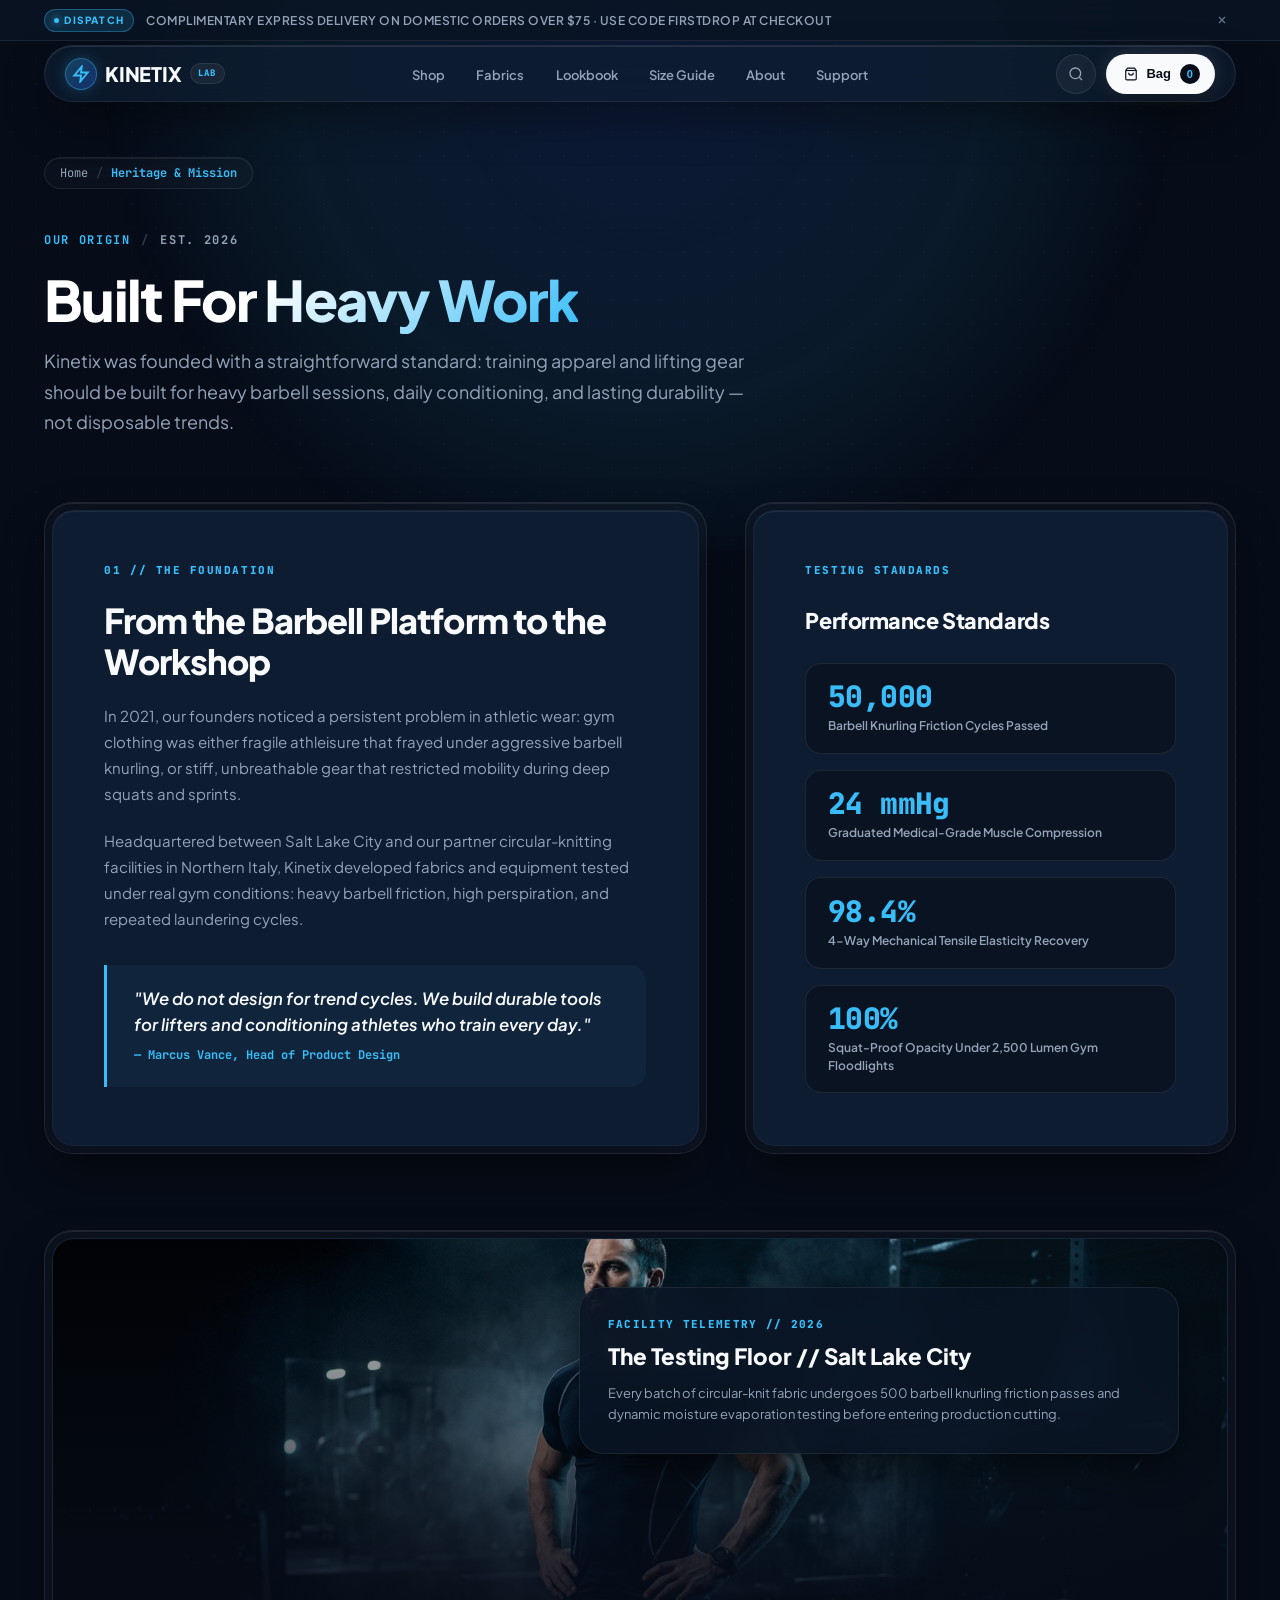
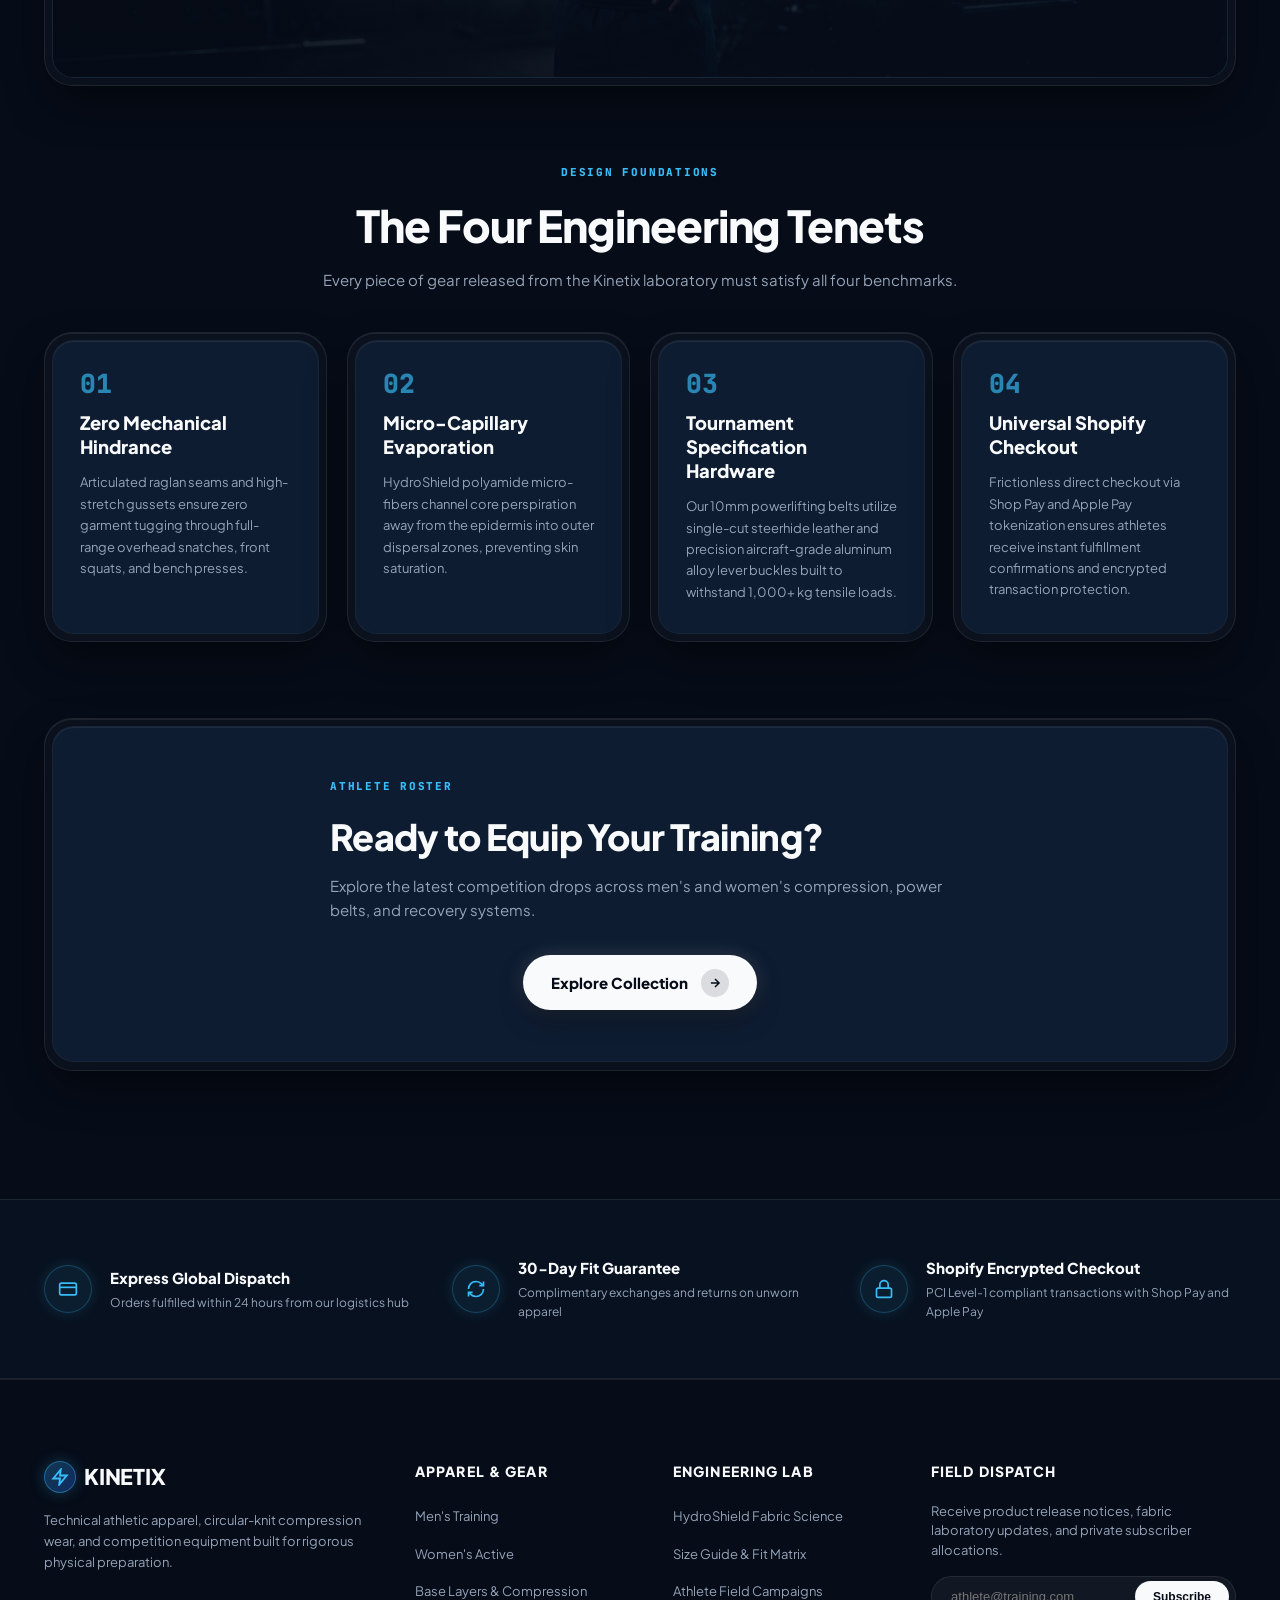
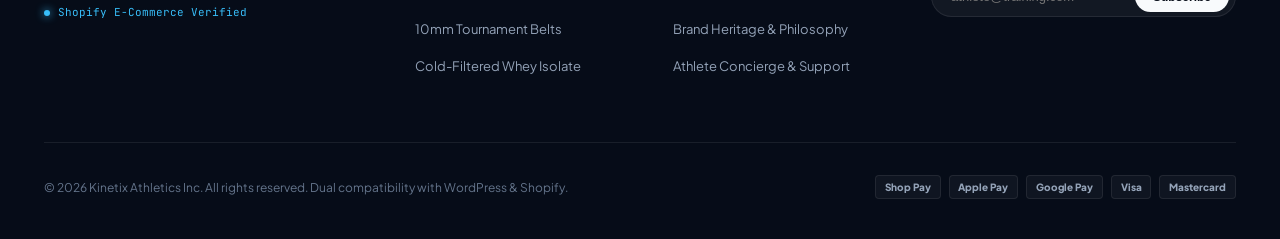
==== docs/about.html @ 4a2c676c "Add static GitHub Pages storefront Add a multi-page storefront export under `docs/`, including produ" ====
<!DOCTYPE html>
<html lang="en">
<head>
    <meta charset="UTF-8">
    <meta name="viewport" content="width=device-width, initial-scale=1.0, maximum-scale=5.0">
    <title>Brand Heritage &amp; Philosophy &middot; Kinetix Athletics</title>
    <meta name="description" content="High-performance athletic apparel, 10mm steerhide powerlifting belts, and circular-knit compression wear. Dual-platform Shopify checkout.">
    <meta name="robots" content="index, follow">
    
    <!-- Open Graph -->
    <meta property="og:site_name" content="Kinetix Athletics">
    <meta property="og:type" content="website">
    <meta property="og:title" content="Brand Heritage &amp; Philosophy &middot; Kinetix Athletics">
    <meta property="og:description" content="High-performance athletic apparel, 10mm steerhide powerlifting belts, and circular-knit compression wear.">
    <meta property="og:image" content="assets/images/hero-athlete.jpg">
    <meta property="og:image:width" content="1200">
    <meta property="og:image:height" content="900">

    <!-- Twitter -->
    <meta name="twitter:card" content="summary_large_image">
    <meta name="twitter:site" content="@kinetixathletics">
    <meta name="twitter:title" content="Brand Heritage &amp; Philosophy &middot; Kinetix Athletics">
    <meta name="twitter:description" content="High-performance athletic apparel, 10mm steerhide powerlifting belts, and circular-knit compression wear.">
    <meta name="twitter:image" content="assets/images/hero-athlete.jpg">

    <!-- Fonts -->
    <link rel="preconnect" href="https://fonts.googleapis.com">
    <link rel="preconnect" href="https://fonts.gstatic.com" crossorigin>
    <link href="https://fonts.googleapis.com/css2?family=Plus+Jakarta+Sans:wght@300;400;500;600;700;800;900&family=Inter:wght@400;500;600;700&family=JetBrains+Mono:wght@500;700;800&display=swap" rel="stylesheet">
    
    <!-- Stylesheets -->
    <link rel="stylesheet" href="assets/css/theme.css">
    <link rel="stylesheet" href="assets/css/cart-drawer.css">
</head>
<body class="kinetix-body">

<a class="skip-link screen-reader-text" href="#kinetix-main-content">Skip to content</a>

<!-- Announcement Bar -->
<aside class="kinetix-ticker-bar" role="complementary" aria-label="Announcement">
    <div class="kinetix-container ticker-inner">
        <span class="ticker-badge">DISPATCH</span>
        <div class="ticker-marquee-text">
            Complimentary express delivery on domestic orders over $75 &middot; Use code FIRSTDROP at checkout
        </div>
        <button type="button" class="ticker-close" aria-label="Close banner" onclick="this.closest('.kinetix-ticker-bar').style.display='none'">
            <svg width="12" height="12" viewBox="0 0 24 24" fill="none" stroke="currentColor" stroke-width="2.5"><path d="M18 6 6 18M6 6l12 12"/></svg>
        </button>
    </div>
</aside>

<!-- Performance Fluid Island Navbar -->
<header id="kinetix-site-header" class="kinetix-header-wrap">
    <div class="kinetix-container">
        <nav class="kinetix-navbar" aria-label="Main Navigation">
            <!-- Brand Logo -->
            <div class="kinetix-brand-area">
                <a href="index.html" class="kinetix-logo" rel="home">
                    <span class="logo-mark">
                        <svg width="18" height="18" viewBox="0 0 24 24" fill="none" stroke="currentColor" stroke-width="2.5"><polygon points="13 2 3 14 12 14 11 22 21 10 12 10 13 2"/></svg>
                    </span>
                    <span class="logo-text">KINETIX</span>
                    <span class="logo-sub">LAB</span>
                </a>
            </div>

            <!-- Nav Links -->
            <div class="kinetix-nav-links-wrap">
                <ul class="kinetix-nav-list">
                    <li><a href="shop.html" class="nav-link ">Shop</a></li>
                    <li><a href="technology.html" class="nav-link ">Fabrics</a></li>
                    <li><a href="lookbook.html" class="nav-link ">Lookbook</a></li>
                    <li><a href="sizing.html" class="nav-link ">Size Guide</a></li>
                    <li><a href="about.html" class="nav-link active">About</a></li>
                    <li><a href="contact.html" class="nav-link ">Support</a></li>
                </ul>
            </div>

            <!-- Actions: Bag Trigger & Mobile Menu -->
            <div class="kinetix-header-actions">
                <a href="shop.html" class="kinetix-icon-btn" aria-label="Search catalog">
                    <svg width="16" height="16" viewBox="0 0 24 24" fill="none" stroke="currentColor" stroke-width="2"><circle cx="11" cy="11" r="8"/><path d="m21 21-4.3-4.3"/></svg>
                </a>

                <!-- Shopping Bag Button -->
                <button type="button" class="kinetix-bag-btn" id="kinetix-open-bag" aria-label="View shopping bag">
                    <span class="bag-icon-circle">
                        <svg width="14" height="14" viewBox="0 0 24 24" fill="none" stroke="currentColor" stroke-width="2"><path d="M6 2 3 6v14a2 2 0 0 0 2 2h14a2 2 0 0 0 2-2V6l-3-4Z"/><path d="M3 6h18"/><path d="M16 10a4 4 0 0 1-8 0"/></svg>
                    </span>
                    <span class="bag-label">Bag</span>
                    <span class="bag-count-badge" id="kinetix-cart-count">0</span>
                </button>

                <!-- Mobile Menu Button -->
                <button type="button" class="kinetix-hamburger" id="kinetix-mobile-btn" aria-label="Toggle navigation">
                    <span class="h-bar top"></span>
                    <span class="h-bar bottom"></span>
                </button>
            </div>
        </nav>
    </div>

    <!-- Mobile Navigation Overlay -->
    <div id="kinetix-mobile-overlay" class="kinetix-mobile-nav" aria-hidden="true">
        <ul class="mobile-links-list">
            <li><a href="shop.html">Shop All Products</a></li>
            <li><a href="technology.html">Fabric & Materials</a></li>
            <li><a href="lookbook.html">Athlete Lookbook & Drops</a></li>
            <li><a href="sizing.html">Size & Fit Guide</a></li>
            <li><a href="about.html">About Kinetix</a></li>
            <li><a href="contact.html">Customer Support & Exchanges</a></li>
        </ul>
        <div class="mobile-nav-note">
            <span>Shopify 256-bit Encrypted Checkout Protection</span>
        </div>
    </div>
</header>

<main id="kinetix-main-content" class="kinetix-main">
    
<div class="kinetix-about-page">
    <div class="kinetix-container">
        <nav class="kinetix-breadcrumb" aria-label="Breadcrumb">
            <a href="index.html">Home</a>
            <span class="sep">/</span>
            <span class="current">Heritage & Mission</span>
        </nav>

        <header class="kinetix-page-hero kinetix-reveal">
            <div class="page-hero-eyebrow">
                <span class="eyebrow-kicker">OUR ORIGIN</span>
                <span class="eyebrow-divider">/</span>
                <span class="eyebrow-meta">EST. 2026</span>
            </div>
            <h1 class="page-hero-title">
                <span class="hero-title-gradient">Built For Heavy Work</span>
            </h1>
            <p class="page-hero-sub">
                Kinetix was founded with a straightforward standard: training apparel and lifting gear should be built for heavy barbell sessions, daily conditioning, and lasting durability &mdash; not disposable trends.
            </p>
        </header>

        <div class="about-story-grid">
            <div class="story-card-main kinetix-card-shell kinetix-reveal delay-100">
                <div class="kinetix-card-inner story-inner">
                    <span class="story-tag">01 // THE FOUNDATION</span>
                    <h2 class="story-title">From the Barbell Platform to the Workshop</h2>
                    <p class="story-paragraph">
                        In 2021, our founders noticed a persistent problem in athletic wear: gym clothing was either fragile athleisure that frayed under aggressive barbell knurling, or stiff, unbreathable gear that restricted mobility during deep squats and sprints.
                    </p>
                    <p class="story-paragraph">
                        Headquartered between Salt Lake City and our partner circular-knitting facilities in Northern Italy, Kinetix developed fabrics and equipment tested under real gym conditions: heavy barbell friction, high perspiration, and repeated laundering cycles.
                    </p>
                    <div class="story-quote-box">
                        <p class="quote-text">
                            "We do not design for trend cycles. We build durable tools for lifters and conditioning athletes who train every day."
                        </p>
                        <span class="quote-author">&mdash; Marcus Vance, Head of Product Design</span>
                    </div>
                </div>
            </div>

            <div class="story-card-side kinetix-card-shell kinetix-reveal delay-200">
                <div class="kinetix-card-inner story-telemetry-inner">
                    <span class="story-tag">TESTING STANDARDS</span>
                    <h3 class="side-title">Performance Standards</h3>
                    <div class="telemetry-stat-list">
                        <div class="stat-row">
                            <span class="stat-number">50,000</span>
                            <span class="stat-meta">Barbell Knurling Friction Cycles Passed</span>
                        </div>
                        <div class="stat-row">
                            <span class="stat-number">24 mmHg</span>
                            <span class="stat-meta">Graduated Medical-Grade Muscle Compression</span>
                        </div>
                        <div class="stat-row">
                            <span class="stat-number">98.4%</span>
                            <span class="stat-meta">4-Way Mechanical Tensile Elasticity Recovery</span>
                        </div>
                        <div class="stat-row">
                            <span class="stat-number">100%</span>
                            <span class="stat-meta">Squat-Proof Opacity Under 2,500 Lumen Gym Floodlights</span>
                        </div>
                    </div>
                </div>
            </div>
        </div>

        <div class="about-visual-banner kinetix-card-shell kinetix-reveal delay-300">
            <div class="kinetix-card-inner about-visual-inner">
                <div class="about-photo-wrap">
                    <img src="assets/images/hero-athlete.jpg" alt="Kinetix Athlete Strength Testing" class="about-stage-photo" loading="lazy">
                    <div class="about-photo-scrim"></div>
                </div>
                <div class="about-visual-hud">
                    <span class="hud-tag">FACILITY TELEMETRY // 2026</span>
                    <h3 class="hud-title">The Testing Floor // Salt Lake City</h3>
                    <p class="hud-desc">Every batch of circular-knit fabric undergoes 500 barbell knurling friction passes and dynamic moisture evaporation testing before entering production cutting.</p>
                </div>
            </div>
        </div>

        <section class="about-pillars-section kinetix-reveal">
            <div class="kinetix-section-header text-center">
                <span class="header-eyebrow">DESIGN FOUNDATIONS</span>
                <h2 class="header-title">The Four Engineering Tenets</h2>
                <p class="header-desc">Every piece of gear released from the Kinetix laboratory must satisfy all four benchmarks.</p>
            </div>
            <div class="pillars-grid">
                <div class="pillar-card kinetix-card-shell kinetix-reveal delay-100">
                    <div class="kinetix-card-inner pillar-inner">
                        <span class="pillar-num">01</span>
                        <h3 class="pillar-heading">Zero Mechanical Hindrance</h3>
                        <p class="pillar-desc">Articulated raglan seams and high-stretch gussets ensure zero garment tugging through full-range overhead snatches, front squats, and bench presses.</p>
                    </div>
                </div>
                <div class="pillar-card kinetix-card-shell kinetix-reveal delay-200">
                    <div class="kinetix-card-inner pillar-inner">
                        <span class="pillar-num">02</span>
                        <h3 class="pillar-heading">Micro-Capillary Evaporation</h3>
                        <p class="pillar-desc">HydroShield polyamide micro-fibers channel core perspiration away from the epidermis into outer dispersal zones, preventing skin saturation.</p>
                    </div>
                </div>
                <div class="pillar-card kinetix-card-shell kinetix-reveal delay-300">
                    <div class="kinetix-card-inner pillar-inner">
                        <span class="pillar-num">03</span>
                        <h3 class="pillar-heading">Tournament Specification Hardware</h3>
                        <p class="pillar-desc">Our 10mm powerlifting belts utilize single-cut steerhide leather and precision aircraft-grade aluminum alloy lever buckles built to withstand 1,000+ kg tensile loads.</p>
                    </div>
                </div>
                <div class="pillar-card kinetix-card-shell kinetix-reveal delay-400">
                    <div class="kinetix-card-inner pillar-inner">
                        <span class="pillar-num">04</span>
                        <h3 class="pillar-heading">Universal Shopify Checkout</h3>
                        <p class="pillar-desc">Frictionless direct checkout via Shop Pay and Apple Pay tokenization ensures athletes receive instant fulfillment confirmations and encrypted transaction protection.</p>
                    </div>
                </div>
            </div>
        </section>

        <div class="about-cta-banner kinetix-card-shell kinetix-reveal">
            <div class="kinetix-card-inner about-cta-inner">
                <div>
                    <span class="section-kicker">ATHLETE ROSTER</span>
                    <h2 class="cta-heading">Ready to Equip Your Training?</h2>
                    <p class="cta-sub">Explore the latest competition drops across men's and women's compression, power belts, and recovery systems.</p>
                </div>
                <a href="shop.html" class="kinetix-btn-primary">
                    <span>Explore Collection</span>
                    <span class="btn-arrow-circle">
                        <svg width="14" height="14" viewBox="0 0 24 24" fill="none" stroke="currentColor" stroke-width="2.5"><path d="M5 12h14M12 5l7 7-7 7"/></svg>
                    </span>
                </a>
            </div>
        </div>
    </div>
</div></main><!-- #kinetix-main-content -->

<!-- Athlete Value Proposition Bar -->
<section class="kinetix-trust-bar">
    <div class="kinetix-container">
        <div class="trust-grid">
            <div class="trust-item">
                <span class="trust-icon-box">
                    <svg width="20" height="20" viewBox="0 0 24 24" fill="none" stroke="currentColor" stroke-width="2"><rect width="20" height="14" x="2" y="5" rx="2"/><line x1="2" x2="22" y1="10" y2="10"/></svg>
                </span>
                <div class="trust-info">
                    <strong>Express Global Dispatch</strong>
                    <span>Orders fulfilled within 24 hours from our logistics hub</span>
                </div>
            </div>
            <div class="trust-item">
                <span class="trust-icon-box">
                    <svg width="20" height="20" viewBox="0 0 24 24" fill="none" stroke="currentColor" stroke-width="2"><path d="M3 12a9 9 0 0 1 9-9 9.75 9.75 0 0 1 6.74 2.74L21 8"/><path d="M21 3v5h-5"/><path d="M21 12a9 9 0 0 1-9 9 9.75 9.75 0 0 1-6.74-2.74L3 16"/><path d="M8 16H3v5"/></svg>
                </span>
                <div class="trust-info">
                    <strong>30-Day Fit Guarantee</strong>
                    <span>Complimentary exchanges and returns on unworn apparel</span>
                </div>
            </div>
            <div class="trust-item">
                <span class="trust-icon-box">
                    <svg width="20" height="20" viewBox="0 0 24 24" fill="none" stroke="currentColor" stroke-width="2"><rect width="18" height="11" x="3" y="11" rx="2" ry="2"/><path d="M7 11V7a5 5 0 0 1 10 0v4"/></svg>
                </span>
                <div class="trust-info">
                    <strong>Shopify Encrypted Checkout</strong>
                    <span>PCI Level-1 compliant transactions with Shop Pay and Apple Pay</span>
                </div>
            </div>
        </div>
    </div>
</section>

<!-- Main Brand Footer -->
<footer id="kinetix-site-footer" class="kinetix-footer">
    <div class="kinetix-container">
        <div class="footer-primary-grid">
            <div class="footer-col brand-col">
                <a href="index.html" class="footer-logo">
                    <span class="logo-mark">
                        <svg width="18" height="18" viewBox="0 0 24 24" fill="none" stroke="currentColor" stroke-width="2.5"><polygon points="13 2 3 14 12 14 11 22 21 10 12 10 13 2"/></svg>
                    </span>
                    <span class="logo-text">KINETIX</span>
                </a>
                <p class="footer-bio">
                    Technical athletic apparel, circular-knit compression wear, and competition equipment built for rigorous physical preparation.
                </p>
                <div class="footer-shopify-status">
                    <span class="status-indicator"></span>
                    <span>Shopify E-Commerce Verified</span>
                </div>
            </div>

            <div class="footer-col">
                <h4 class="footer-col-title">Apparel & Gear</h4>
                <ul class="footer-link-list">
                    <li><a href="shop.html">Men's Training</a></li>
                    <li><a href="shop.html">Women's Active</a></li>
                    <li><a href="shop.html">Base Layers & Compression</a></li>
                    <li><a href="shop.html">10mm Tournament Belts</a></li>
                    <li><a href="shop.html">Cold-Filtered Whey Isolate</a></li>
                </ul>
            </div>

            <div class="footer-col">
                <h4 class="footer-col-title">Engineering Lab</h4>
                <ul class="footer-link-list">
                    <li><a href="technology.html">HydroShield Fabric Science</a></li>
                    <li><a href="sizing.html">Size Guide & Fit Matrix</a></li>
                    <li><a href="lookbook.html">Athlete Field Campaigns</a></li>
                    <li><a href="about.html">Brand Heritage & Philosophy</a></li>
                    <li><a href="contact.html">Athlete Concierge & Support</a></li>
                </ul>
            </div>

            <div class="footer-col newsletter-col">
                <h4 class="footer-col-title">Field Dispatch</h4>
                <p class="newsletter-sub">
                    Receive product release notices, fabric laboratory updates, and private subscriber allocations.
                </p>
                <form class="kinetix-newsletter-form" onsubmit="event.preventDefault(); this.querySelector('button').innerText = 'ENROLLED';">
                    <div class="newsletter-form-group">
                        <input type="email" placeholder="athlete@training.com" required aria-label="Email Address">
                        <button type="submit" class="newsletter-btn">Subscribe</button>
                    </div>
                </form>
            </div>
        </div>

        <div class="footer-bottom-bar">
            <div class="footer-copy">
                &copy; 2026 Kinetix Athletics Inc. All rights reserved. Dual compatibility with WordPress & Shopify.
            </div>
            <div class="footer-badges">
                <span class="pay-badge">Shop Pay</span>
                <span class="pay-badge">Apple Pay</span>
                <span class="pay-badge">Google Pay</span>
                <span class="pay-badge">Visa</span>
                <span class="pay-badge">Mastercard</span>
            </div>
        </div>
    </div>
</footer>

<!-- SLIDE-OUT SHOPPING BAG DRAWER -->
<div id="kinetix-cart-drawer" class="kinetix-drawer" aria-hidden="true" role="dialog" aria-modal="true" aria-labelledby="kinetix-drawer-heading">
    <div class="kinetix-drawer-backdrop" id="kinetix-drawer-backdrop"></div>
    <div class="kinetix-drawer-panel">
        <div class="kinetix-drawer-header">
            <div class="drawer-heading-row">
                <span class="heading-glyph">
                    <svg width="18" height="18" viewBox="0 0 24 24" fill="none" stroke="currentColor" stroke-width="2.5"><polygon points="13 2 3 14 12 14 11 22 21 10 12 10 13 2"/></svg>
                </span>
                <h3 id="kinetix-drawer-heading" class="drawer-title">Shopping Bag</h3>
                <span class="drawer-count-tag" id="kinetix-drawer-count">(0)</span>
            </div>
            <button type="button" class="drawer-close-btn" id="kinetix-close-bag" aria-label="Close bag">
                <svg width="14" height="14" viewBox="0 0 24 24" fill="none" stroke="currentColor" stroke-width="2"><path d="M18 6 6 18M6 6l12 12"/></svg>
            </button>
        </div>

        <div class="kinetix-shipping-meter-wrap" id="kinetix-shipping-meter">
            <div class="meter-text-row">
                <span class="meter-msg" id="kinetix-meter-msg">Add $75.00 more for complimentary express delivery</span>
                <span class="meter-pct" id="kinetix-meter-pct">0%</span>
            </div>
            <div class="meter-progress-track">
                <div class="meter-progress-fill" id="kinetix-meter-bar" style="width: 0%;"></div>
            </div>
        </div>

        <div class="kinetix-drawer-items" id="kinetix-drawer-items-list"></div>

        <div class="kinetix-drawer-footer" id="kinetix-drawer-footer">
            <div class="drawer-subtotal-line">
                <span class="subtotal-label">Order Subtotal</span>
                <span class="subtotal-val" id="kinetix-cart-subtotal">$0.00</span>
            </div>
            <p class="drawer-shipping-note">
                Taxes, duties, and gift codes calculated at Shopify secure checkout.
            </p>
            <button type="button" class="kinetix-btn-checkout" id="kinetix-checkout-btn">
                <span>Proceed to Shopify Checkout</span>
                <span class="checkout-arrow">
                    <svg width="16" height="16" viewBox="0 0 24 24" fill="none" stroke="currentColor" stroke-width="2.5"><path d="M5 12h14M12 5l7 7-7 7"/></svg>
                </span>
            </button>
            <div class="drawer-security-row">
                <svg width="12" height="12" viewBox="0 0 24 24" fill="none" stroke="currentColor" stroke-width="2"><rect width="18" height="11" x="3" y="11" rx="2" ry="2"/><path d="M7 11V7a5 5 0 0 1 10 0v4"/></svg>
                <span>Encrypted 256-Bit SSL Shopify Payment Gateway</span>
            </div>
        </div>
    </div>
</div>

<!-- Toast -->
<div id="kinetix-toast" class="kinetix-toast" role="status" aria-live="polite">
    <div class="toast-inner">
        <span class="toast-bolt">
            <svg width="14" height="14" viewBox="0 0 24 24" fill="none" stroke="currentColor" stroke-width="2.5"><polyline points="20 6 9 17 4 12"/></svg>
        </span>
        <span class="toast-msg" id="kinetix-toast-msg">Item added to your bag</span>
    </div>
</div>

<!-- JavaScript Engine -->
<script src="assets/js/theme.js"></script>
<script src="assets/js/cart-drawer.js"></script>
</body>
</html>
---- docs/assets/css/theme.css ----
/**
 * Kinetix Athletics — Bespoke High-End Digital Flagship Design System
 * Aesthetic: Deep Midnight Obsidian Navy, Chiseled Titanium Platinum & Ice Cyan
 * Features: Double-Bezel Hardware Architecture, Magnetic Cursor Glare, Glass Refraction Shine,
 * Fluid Spring Motion, Lookbook Telemetry HUD, and ISO 9241 Ergonomic Interface Compliance.
 */

:root {
    /* 1. Deep Midnight Obsidian Navy & Titanium Canvas */
    --bg-deep: #060c18;           /* Deepest Midnight Navy */
    --bg-base: #0a1424;           /* Base Atmospheric Canvas */
    --bg-surface: #0e1c31;        /* Raised Hardware Surface */
    --bg-surface-elevated: #13243d; /* Elevated Layer */
    --bg-surface-subtle: #172b49;  /* Inset / Secondary Surface */

    /* 2. Glassmorphic Precision Hairline Borders */
    --border-glass: rgba(255, 255, 255, 0.08);
    --border-subtle: rgba(255, 255, 255, 0.12);
    --border-highlight: rgba(56, 189, 248, 0.4);  /* Electric Ice Cyan Accent */
    --border-focus: rgba(56, 189, 248, 0.7);

    /* 3. Chiseled Metallic Typographic Hierarchy (16:1+ Contrast Ratio) */
    --text-primary: #f8fafc;       /* Chiseled Titanium Platinum */
    --text-secondary: #94a3b8;     /* Cool Muted Slate (Exceeds WCAG AAA) */
    --text-muted: #64748b;         /* Technical Monospace Slate */

    /* 4. Aerospace Athletic Accents & Luminous Lighting */
    --accent-primary: #38bdf8;     /* Ice Cyan / Electric Blue */
    --accent-primary-hover: #0284c7;
    --accent-royal: #2563eb;       /* Deep Royal Blue */
    --accent-primary-glow: rgba(56, 189, 248, 0.25);
    --accent-navy-glow: rgba(30, 58, 138, 0.4);
    --accent-emerald: #10b981;
    --accent-crimson: #f43f5e;

    /* 5. Typography System: Pure Geometric Sans & Monospace Metrics */
    --font-sans: 'Plus Jakarta Sans', -apple-system, BlinkMacSystemFont, 'Segoe UI', Roboto, sans-serif;
    --font-display: 'Plus Jakarta Sans', -apple-system, BlinkMacSystemFont, sans-serif;
    --font-mono: 'JetBrains Mono', monospace;

    /* 6. Fluid Spring Dynamics & Choreography Curves */
    --ease-spring: cubic-bezier(0.16, 1, 0.3, 1);
    --ease-out-expo: cubic-bezier(0.19, 1, 0.22, 1);
    --ease-drawer: cubic-bezier(0.32, 0.72, 0, 1);
}

/* Base Foundation & Reset */
*, *::before, *::after {
    box-sizing: border-box;
    margin: 0;
    padding: 0;
}

html {
    scroll-behavior: smooth;
    -webkit-font-smoothing: antialiased;
    -moz-osx-font-smoothing: grayscale;
    -webkit-text-size-adjust: 100%;
    text-size-adjust: 100%;
    font-size: 16px;
    background-color: var(--bg-deep);
}

body.kinetix-body {
    background-color: var(--bg-deep);
    color: var(--text-primary);
    font-family: var(--font-sans);
    line-height: 1.6;
    overflow-x: hidden;
    min-height: 100vh;
    display: flex;
    flex-direction: column;
    position: relative;
}

/* Atmospheric Ambient Glow Mesh (Fixed Background Lighting) */
body.kinetix-body::before {
    content: '';
    position: fixed;
    top: -150px;
    left: 50%;
    transform: translateX(-50%);
    width: 1200px;
    height: 700px;
    background: radial-gradient(circle at 50% 30%, rgba(30, 58, 138, 0.28) 0%, rgba(56, 189, 248, 0.08) 45%, transparent 70%);
    pointer-events: none;
    z-index: 0;
}

/* Subtle Tactile Carbon / Titanium Micro-Grain Overlay */
body.kinetix-body::after {
    content: '';
    position: fixed;
    inset: 0;
    background-image: radial-gradient(rgba(255, 255, 255, 0.04) 1px, transparent 1px);
    background-size: 24px 24px;
    pointer-events: none;
    z-index: 0;
    opacity: 0.6;
}

.kinetix-container {
    width: 100%;
    max-width: 1240px;
    margin: 0 auto;
    padding: 0 clamp(1rem, 3.5vw, 1.5rem);
    position: relative;
    z-index: 1;
}

a {
    color: inherit;
    text-decoration: none;
    transition: color 0.2s ease;
}

img {
    max-width: 100%;
    height: auto;
    display: block;
}

.screen-reader-text {
    position: absolute;
    width: 1px;
    height: 1px;
    padding: 0;
    margin: -1px;
    overflow: hidden;
    clip: rect(0, 0, 0, 0);
    border: 0;
}

/* 1. ATHLETIC ANNOUNCEMENT TICKER (Dispatch Bar) */
.kinetix-ticker-bar {
    background: rgba(10, 20, 36, 0.85);
    backdrop-filter: blur(16px);
    -webkit-backdrop-filter: blur(16px);
    border-bottom: 1px solid var(--border-glass);
    padding: 0.55rem 0;
    font-size: 0.75rem;
    position: relative;
    z-index: 60;
}
.ticker-inner {
    display: flex;
    align-items: center;
    justify-content: center;
    gap: 0.75rem;
}
.ticker-badge {
    background: rgba(56, 189, 248, 0.15);
    border: 1px solid rgba(56, 189, 248, 0.35);
    color: var(--accent-primary);
    font-size: 0.625rem;
    font-weight: 800;
    letter-spacing: 0.14em;
    padding: 0.15rem 0.55rem;
    border-radius: 9999px;
    display: inline-flex;
    align-items: center;
    gap: 0.35rem;
}
.ticker-badge::before {
    content: '';
    width: 5px;
    height: 5px;
    border-radius: 9999px;
    background: var(--accent-primary);
    box-shadow: 0 0 8px var(--accent-primary);
    animation: pulseRing 2s infinite ease-out;
}
.ticker-marquee-text {
    font-weight: 600;
    letter-spacing: 0.04em;
    color: var(--text-secondary);
    text-transform: uppercase;
}
.ticker-close {
    background: transparent;
    border: none;
    color: var(--text-muted);
    cursor: pointer;
    margin-left: auto;
    padding: 0.25rem 0.5rem;
    border-radius: 4px;
    display: flex;
    align-items: center;
    justify-content: center;
    transition: color 0.15s;
}
.ticker-close:hover { color: var(--text-primary); }

/* 2. PERFORMANCE FLUID ISLAND NAVBAR */
.kinetix-header-wrap {
    position: sticky;
    top: clamp(0.25rem, 1.5vw, 1rem);
    z-index: 60;
    padding: 0.25rem 0;
}
.kinetix-navbar {
    background: rgba(14, 28, 49, 0.75);
    backdrop-filter: blur(28px);
    -webkit-backdrop-filter: blur(28px);
    border: 1px solid var(--border-glass);
    border-radius: 9999px;
    padding: 0.45rem 1.25rem;
    display: flex;
    align-items: center;
    justify-content: space-between;
    box-shadow: 0 20px 45px -10px rgba(0, 0, 0, 0.5), inset 0 1px 0 rgba(255, 255, 255, 0.1);
    transition: border-color 0.3s ease, box-shadow 0.3s ease;
}
.kinetix-navbar:hover {
    border-color: rgba(255, 255, 255, 0.18);
    box-shadow: 0 24px 50px -8px rgba(0, 0, 0, 0.6), inset 0 1px 0 rgba(255, 255, 255, 0.15);
}
.kinetix-logo {
    display: flex;
    align-items: center;
    gap: 0.5rem;
    font-family: var(--font-display);
    font-size: 1.25rem;
    font-weight: 800;
    letter-spacing: -0.02em;
    color: var(--text-primary);
}
.logo-mark {
    width: 32px;
    height: 32px;
    border-radius: 9999px;
    background: linear-gradient(135deg, rgba(56, 189, 248, 0.25) 0%, rgba(37, 99, 235, 0.35) 100%);
    border: 1px solid rgba(56, 189, 248, 0.4);
    display: flex;
    align-items: center;
    justify-content: center;
    color: var(--accent-primary);
    box-shadow: 0 0 15px rgba(56, 189, 248, 0.25);
}
.logo-text {
    letter-spacing: -0.01em;
}
.logo-sub {
    font-family: var(--font-mono);
    font-size: 0.5625rem;
    font-weight: 800;
    letter-spacing: 0.14em;
    background: rgba(255, 255, 255, 0.06);
    border: 1px solid var(--border-glass);
    padding: 0.15rem 0.45rem;
    border-radius: 9999px;
    color: var(--accent-primary);
}

.kinetix-nav-list {
    display: flex;
    align-items: center;
    gap: 0.25rem;
    list-style: none;
}
.nav-link {
    font-size: 0.8125rem;
    font-weight: 600;
    color: var(--text-secondary);
    padding: 0.45rem 0.85rem;
    border-radius: 9999px;
    transition: all 0.2s ease;
}
.nav-link:hover {
    color: var(--text-primary);
    background: rgba(255, 255, 255, 0.06);
}

/* Navbar Utility Actions */
.kinetix-header-actions {
    display: flex;
    align-items: center;
    gap: 0.65rem;
}
.kinetix-icon-btn {
    width: 40px;
    height: 40px;
    min-width: 40px;
    min-height: 40px;
    border-radius: 9999px;
    background: rgba(255, 255, 255, 0.05);
    border: 1px solid var(--border-glass);
    color: var(--text-secondary);
    display: flex;
    align-items: center;
    justify-content: center;
    cursor: pointer;
    touch-action: manipulation;
    transition: all 0.2s ease;
}
.kinetix-icon-btn:hover {
    color: var(--text-primary);
    background: rgba(255, 255, 255, 0.1);
    border-color: var(--border-subtle);
}

.kinetix-bag-btn {
    display: flex;
    align-items: center;
    gap: 0.55rem;
    background: var(--text-primary);
    color: var(--bg-deep);
    border: none;
    border-radius: 9999px;
    padding: 0.45rem 0.95rem 0.45rem 1.1rem;
    font-size: 0.8125rem;
    font-weight: 800;
    min-height: 40px;
    cursor: pointer;
    touch-action: manipulation;
    box-shadow: 0 10px 25px -4px rgba(0, 0, 0, 0.5), 0 0 20px rgba(248, 250, 252, 0.15);
    transition: transform 0.25s var(--ease-spring), box-shadow 0.25s ease, background-color 0.25s ease;
}
.kinetix-bag-btn:hover {
    background: #ffffff;
    transform: translateY(-2px);
    box-shadow: 0 12px 30px -4px var(--accent-primary-glow), 0 0 25px rgba(56, 189, 248, 0.35);
}
.bag-icon-circle {
    display: flex;
    align-items: center;
    justify-content: center;
}
.bag-count-badge {
    background: var(--bg-deep);
    color: var(--accent-primary);
    font-size: 0.6875rem;
    font-weight: 800;
    min-width: 20px;
    height: 20px;
    border-radius: 9999px;
    display: inline-flex;
    align-items: center;
    justify-content: center;
}

/* Mobile Hamburger Menu */
.kinetix-hamburger {
    display: none;
    flex-direction: column;
    justify-content: center;
    align-items: center;
    gap: 6px;
    width: 44px;
    height: 44px;
    min-width: 44px;
    min-height: 44px;
    border-radius: 9999px;
    background: rgba(255, 255, 255, 0.05);
    border: 1px solid var(--border-glass);
    cursor: pointer;
    touch-action: manipulation;
    transition: background-color 0.2s ease, border-color 0.2s ease;
}
.kinetix-hamburger:hover {
    background: rgba(255, 255, 255, 0.1);
    border-color: var(--border-subtle);
}
.h-bar {
    width: 18px;
    height: 2px;
    background: var(--text-primary);
    border-radius: 2px;
    transition: transform 0.28s var(--ease-spring), opacity 0.2s ease;
}
.kinetix-hamburger.active .h-bar.top {
    transform: translateY(4px) rotate(45deg);
}
.kinetix-hamburger.active .h-bar.bottom {
    transform: translateY(-4px) rotate(-45deg);
}

.kinetix-mobile-nav {
    display: none;
    position: fixed;
    inset: 0;
    background: rgba(6, 12, 24, 0.96);
    backdrop-filter: blur(32px);
    -webkit-backdrop-filter: blur(32px);
    z-index: 55;
    padding: 6.5rem 1.75rem calc(2rem + env(safe-area-inset-bottom, 0px));
    flex-direction: column;
    overflow-y: auto;
    -webkit-overflow-scrolling: touch;
    opacity: 0;
    transform: translateY(-10px);
    transition: opacity 0.25s ease, transform 0.25s var(--ease-spring);
}
.kinetix-mobile-nav.open {
    display: flex;
    opacity: 1;
    transform: translateY(0);
}
.mobile-links-list {
    list-style: none;
    display: flex;
    flex-direction: column;
    gap: 0.25rem;
}
.mobile-links-list li {
    border-bottom: 1px solid var(--border-glass);
}
.mobile-links-list a {
    font-family: var(--font-display);
    font-size: clamp(1.25rem, 5vw, 1.65rem);
    font-weight: 800;
    color: var(--text-primary);
    display: flex;
    align-items: center;
    justify-content: space-between;
    padding: 0.85rem 0;
    min-height: 48px;
    transition: color 0.15s ease, transform 0.15s ease;
    touch-action: manipulation;
}
.mobile-links-list a:hover {
    color: var(--accent-primary);
    transform: translateX(4px);
}
.mobile-nav-note {
    margin-top: auto;
    padding-top: 2rem;
    font-size: 0.8125rem;
    color: var(--text-secondary);
    font-weight: 700;
    display: flex;
    align-items: center;
    gap: 0.5rem;
}

/* 3. DOUBLE-BEZEL HARDWARE CARDS (DOPPELRAND) */
.kinetix-card-shell {
    background: rgba(255, 255, 255, 0.025);
    border: 1px solid var(--border-glass);
    border-radius: 1.75rem;
    padding: 0.45rem;
    backdrop-filter: blur(24px);
    -webkit-backdrop-filter: blur(24px);
    box-shadow: 0 20px 45px -10px rgba(0, 0, 0, 0.6), inset 0 1px 0 rgba(255, 255, 255, 0.08);
    transition: border-color 0.35s ease, transform 0.35s var(--ease-spring), box-shadow 0.35s ease;
    position: relative;
    overflow: hidden;
}
.kinetix-card-shell::before {
    content: '';
    position: absolute;
    inset: 0;
    border-radius: 1.75rem;
    background: radial-gradient(
        450px circle at var(--card-mouse-x, -400px) var(--card-mouse-y, -400px),
        rgba(56, 189, 248, 0.12),
        transparent 60%
    );
    pointer-events: none;
    opacity: 0;
    transition: opacity 0.3s ease;
    z-index: 1;
}
.kinetix-card-shell:hover::before {
    opacity: 1;
}
.kinetix-card-shell:hover {
    border-color: var(--border-highlight);
    transform: translateY(-4px);
    box-shadow: 0 25px 60px -10px rgba(0, 0, 0, 0.7), 0 0 30px var(--accent-primary-glow);
}
.kinetix-card-inner {
    background: var(--bg-surface);
    border-radius: calc(1.75rem - 0.4rem);
    border: 1px solid rgba(255, 255, 255, 0.04);
    box-shadow: inset 0 1px 1px rgba(255, 255, 255, 0.08);
    overflow: hidden;
    height: 100%;
    display: flex;
    flex-direction: column;
    position: relative;
    z-index: 2;
}

/* 4. BUTTON ARCHITECTURE (BUTTON-IN-BUTTON PATTERN) */
.kinetix-btn-primary {
    display: inline-flex;
    align-items: center;
    gap: 0.85rem;
    background: var(--text-primary);
    color: var(--bg-deep);
    border: none;
    border-radius: 9999px;
    padding: 0.85rem 1.75rem;
    font-size: 0.9375rem;
    font-weight: 800;
    cursor: pointer;
    box-shadow: 0 10px 25px -4px rgba(0, 0, 0, 0.5), 0 0 20px rgba(248, 250, 252, 0.15);
    transition: transform 0.25s var(--ease-spring), box-shadow 0.25s ease, background-color 0.25s ease;
    text-decoration: none;
    touch-action: manipulation;
}
.kinetix-btn-primary:hover {
    background: #ffffff;
    transform: translateY(-2px);
    box-shadow: 0 15px 35px -4px var(--accent-primary-glow), 0 0 25px rgba(56, 189, 248, 0.3);
}
.kinetix-btn-primary:active {
    transform: scale(0.97);
}
.btn-arrow-circle {
    width: 28px;
    height: 28px;
    border-radius: 9999px;
    background: rgba(6, 12, 24, 0.12);
    display: inline-flex;
    align-items: center;
    justify-content: center;
    transition: transform 0.25s var(--ease-spring), background-color 0.2s ease;
}
.btn-arrow-circle.secondary {
    background: rgba(255, 255, 255, 0.08);
}
.btn-arrow-circle.plus {
    width: 22px;
    height: 22px;
    background: rgba(255, 255, 255, 0.1);
}
.kinetix-btn-primary:hover .btn-arrow-circle {
    transform: translateX(3px) translateY(-1px) scale(1.08);
    background: rgba(6, 12, 24, 0.22);
}

.kinetix-btn-secondary {
    display: inline-flex;
    align-items: center;
    justify-content: center;
    gap: 0.65rem;
    background: rgba(255, 255, 255, 0.04);
    color: var(--text-primary);
    border: 1px solid var(--border-glass);
    border-radius: 9999px;
    padding: 0.85rem 1.65rem;
    font-size: 0.9375rem;
    font-weight: 700;
    cursor: pointer;
    box-shadow: 0 4px 12px rgba(0, 0, 0, 0.2);
    transition: all 0.25s var(--ease-spring);
    text-decoration: none;
    touch-action: manipulation;
}
.kinetix-btn-secondary:hover {
    background: rgba(255, 255, 255, 0.08);
    border-color: var(--border-subtle);
    transform: translateY(-2px);
    box-shadow: 0 8px 20px rgba(0, 0, 0, 0.3);
}
.kinetix-btn-secondary:active {
    transform: scale(0.97);
}
.kinetix-btn-secondary:hover .btn-arrow-circle.secondary {
    transform: scale(1.1);
    background: rgba(255, 255, 255, 0.15);
}

.kinetix-btn-cart {
    display: inline-flex;
    align-items: center;
    gap: 0.5rem;
    background: rgba(255, 255, 255, 0.06);
    color: var(--text-primary);
    border: 1px solid var(--border-glass);
    border-radius: 9999px;
    padding: 0.45rem 0.95rem;
    font-size: 0.8125rem;
    font-weight: 700;
    cursor: pointer;
    touch-action: manipulation;
    transition: all 0.2s ease;
}
.kinetix-btn-cart:hover {
    background: var(--text-primary);
    color: var(--bg-deep);
    border-color: var(--text-primary);
    transform: translateY(-1px);
    box-shadow: 0 4px 15px rgba(248, 250, 252, 0.2);
}
.kinetix-btn-cart:hover .btn-arrow-circle.plus {
    background: rgba(6, 12, 24, 0.2);
    color: var(--bg-deep);
}

/* 5. HERO BANNER ARCHITECTURE */
.kinetix-hero-section {
    position: relative;
    padding: clamp(5rem, 8vw, 7.5rem) 0 clamp(3.5rem, 6vw, 5rem);
    text-align: center;
    overflow: hidden;
}
.kinetix-hero-content {
    max-width: 920px;
    margin: 0 auto;
    position: relative;
    z-index: 2;
}
.section-kicker {
    font-family: var(--font-mono);
    font-size: 0.6875rem;
    font-weight: 800;
    color: var(--accent-primary);
    letter-spacing: 0.16em;
    text-transform: uppercase;
    display: block;
    margin-bottom: 0.5rem;
}
.kinetix-hero-title {
    font-family: var(--font-display);
    font-size: clamp(2.5rem, 5.5vw, 4.5rem);
    font-weight: 800;
    line-height: 1.08;
    letter-spacing: -0.03em;
    margin-bottom: 1.5rem;
    color: var(--text-primary);
}
.hero-title-gradient {
    background: linear-gradient(180deg, #ffffff 40%, #94a3b8 100%);
    -webkit-background-clip: text;
    -webkit-text-fill-color: transparent;
}
.kinetix-hero-sub {
    font-size: clamp(1rem, 1.8vw, 1.1875rem);
    color: var(--text-secondary);
    max-width: 720px;
    margin: 0 auto 2.5rem;
    line-height: 1.65;
}
.kinetix-hero-actions {
    display: flex;
    align-items: center;
    justify-content: center;
    gap: 1rem;
    margin-bottom: 4rem;
    flex-wrap: wrap;
}

.kinetix-hero-metrics {
    display: grid;
    grid-template-columns: repeat(4, 1fr);
    gap: 1.5rem;
    padding-top: 2.75rem;
    border-top: 1px solid var(--border-glass);
}
.metric-item {
    display: flex;
    flex-direction: column;
    gap: 0.35rem;
}
.metric-val {
    font-family: var(--font-display);
    font-size: 2rem;
    font-weight: 800;
    color: var(--text-primary);
    letter-spacing: -0.02em;
}
.metric-val .unit {
    font-family: var(--font-mono);
    font-size: 0.8125rem;
    color: var(--accent-primary);
    margin-left: 0.25rem;
}
.metric-lbl {
    font-size: 0.6875rem;
    color: var(--text-secondary);
    text-transform: uppercase;
    letter-spacing: 0.08em;
    font-weight: 700;
}

/* 6. CATEGORY BENTO GRID */
.kinetix-category-section {
    padding: clamp(3.5rem, 6vw, 6rem) 0;
}
.kinetix-section-header {
    margin-bottom: 2.5rem;
}
.header-eyebrow {
    font-family: var(--font-mono);
    font-size: 0.6875rem;
    font-weight: 800;
    letter-spacing: 0.16em;
    color: var(--accent-primary);
    display: block;
    margin-bottom: 0.5rem;
}
.header-title {
    font-family: var(--font-display);
    font-size: clamp(1.85rem, 3.5vw, 2.75rem);
    font-weight: 800;
    letter-spacing: -0.025em;
    color: var(--text-primary);
}
.header-desc {
    color: var(--text-secondary);
    font-size: 0.9375rem;
    margin-top: 0.5rem;
}
.text-center { text-align: center; }

.category-bento-grid {
    display: grid;
    grid-template-columns: repeat(12, 1fr);
    gap: 1.5rem;
}
.bento-span-7 { grid-column: span 7; }
.bento-span-5 { grid-column: span 5; }

.cat-bento-card {
    background: rgba(255, 255, 255, 0.025);
    border: 1px solid var(--border-glass);
    border-radius: 1.75rem;
    padding: 0.45rem;
    backdrop-filter: blur(24px);
    transition: transform 0.35s var(--ease-spring), border-color 0.3s, box-shadow 0.35s;
    position: relative;
    overflow: hidden;
}
.cat-bento-card:hover {
    transform: translateY(-4px);
    border-color: var(--border-highlight);
    box-shadow: 0 20px 45px -8px rgba(0, 0, 0, 0.7), 0 0 25px var(--accent-primary-glow);
}
.cat-card-inner {
    background: var(--bg-surface);
    border-radius: calc(1.75rem - 0.4rem);
    padding: 2.5rem;
    height: 100%;
    display: flex;
    justify-content: space-between;
    align-items: center;
    position: relative;
    overflow: hidden;
    box-sizing: border-box;
}
.cat-pill {
    font-family: var(--font-mono);
    font-size: 0.625rem;
    font-weight: 800;
    letter-spacing: 0.14em;
    color: var(--accent-primary);
    margin-bottom: 0.65rem;
    display: block;
}
.cat-heading {
    font-family: var(--font-display);
    font-size: 1.45rem;
    font-weight: 800;
    margin-bottom: 0.65rem;
    line-height: 1.25;
    color: var(--text-primary);
}
.cat-desc {
    color: var(--text-secondary);
    font-size: 0.875rem;
    margin-bottom: 1.5rem;
    max-width: 340px;
    line-height: 1.6;
}
.cat-link {
    font-size: 0.8125rem;
    font-weight: 800;
    color: var(--accent-primary);
    display: inline-flex;
    align-items: center;
    gap: 0.35rem;
    transition: transform 0.2s ease;
}
.cat-bento-card:hover .cat-link {
    transform: translateX(4px);
}
.cat-graphic-icon {
    color: rgba(56, 189, 248, 0.4);
    transition: transform 0.4s var(--ease-spring), color 0.3s;
}
.cat-bento-card:hover .cat-graphic-icon {
    transform: scale(1.1) rotate(5deg);
    color: var(--accent-primary);
}

/* 7. CATALOG GRID & HARDWARE PRODUCT CARDS */
.kinetix-catalog-section {
    padding: clamp(4rem, 7vw, 7rem) 0;
}
.catalog-top-bar {
    display: flex;
    justify-content: space-between;
    align-items: flex-end;
    margin-bottom: 2rem;
    flex-wrap: wrap;
    gap: 1rem;
}
.catalog-counter-badge {
    background: rgba(255, 255, 255, 0.04);
    border: 1px solid var(--border-glass);
    padding: 0.4rem 1rem;
    border-radius: 9999px;
    font-size: 0.8125rem;
    color: var(--text-secondary);
}
.catalog-counter-badge span { color: var(--accent-primary); font-weight: 800; }

.catalog-filter-controls {
    display: flex;
    align-items: center;
    justify-content: space-between;
    margin-bottom: 2.5rem;
    flex-wrap: wrap;
    gap: 1.25rem;
}
.catalog-cat-tabs {
    display: flex;
    background: rgba(14, 28, 49, 0.7);
    border: 1px solid var(--border-glass);
    border-radius: 9999px;
    padding: 0.25rem;
    gap: 0.25rem;
    backdrop-filter: blur(16px);
}
.tab-btn {
    background: transparent;
    border: none;
    color: var(--text-secondary);
    padding: 0.5rem 1.15rem;
    border-radius: 9999px;
    font-size: 0.8125rem;
    font-weight: 700;
    cursor: pointer;
    white-space: nowrap;
    touch-action: manipulation;
    transition: all 0.2s ease;
}
.tab-btn:hover { color: var(--text-primary); }
.tab-btn.active {
    background: var(--text-primary);
    color: var(--bg-deep);
    box-shadow: 0 4px 15px rgba(248, 250, 252, 0.2);
}

.catalog-aux-row {
    display: flex;
    gap: 0.75rem;
}
.kinetix-search-input-wrap {
    position: relative;
    display: flex;
    align-items: center;
    background: rgba(14, 28, 49, 0.7);
    border: 1px solid var(--border-glass);
    border-radius: 9999px;
    padding: 0.5rem 1rem;
    gap: 0.5rem;
    min-width: 250px;
    color: var(--text-secondary);
}
.kinetix-search-input-wrap:focus-within {
    border-color: var(--border-highlight);
    box-shadow: 0 0 15px var(--accent-primary-glow);
}
.kinetix-search-input-wrap input {
    background: transparent;
    border: none;
    outline: none;
    color: var(--text-primary);
    font-size: 0.8125rem;
    width: 100%;
}
.kinetix-search-input-wrap button {
    background: transparent;
    border: none;
    color: var(--text-secondary);
    cursor: pointer;
    display: flex;
    align-items: center;
    justify-content: center;
}
.kinetix-sort-wrap select {
    background: rgba(14, 28, 49, 0.7);
    border: 1px solid var(--border-glass);
    color: var(--text-secondary);
    padding: 0.5rem 1rem;
    border-radius: 9999px;
    font-size: 0.8125rem;
    outline: none;
    cursor: pointer;
}
.kinetix-sort-wrap select:focus {
    border-color: var(--border-highlight);
}

/* Products Grid */
.kinetix-products-grid {
    display: grid;
    grid-template-columns: repeat(auto-fill, minmax(285px, 1fr));
    gap: 2rem;
}

/* Card Styling with CAD Crosshairs & Glass Shine */
.kinetix-card-media-wrap {
    position: relative;
    background: #08111f;
    border-bottom: 1px solid var(--border-glass);
    overflow: hidden;
}
.card-glass-shine {
    position: absolute;
    inset: 0;
    background: linear-gradient(115deg, transparent 35%, rgba(255, 255, 255, 0.08) 48%, rgba(56, 189, 248, 0.12) 50%, transparent 65%);
    transform: translateX(-120%);
    transition: transform 0.85s var(--ease-spring);
    pointer-events: none;
    z-index: 5;
}
.kinetix-card-shell:hover .card-glass-shine {
    transform: translateX(120%);
}
.card-cad-crosshair {
    position: absolute;
    font-family: var(--font-mono);
    font-size: 0.6875rem;
    color: rgba(56, 189, 248, 0.35);
    z-index: 4;
    pointer-events: none;
}
.ch-tl { top: 0.5rem; left: 0.65rem; }
.ch-tr { top: 0.5rem; right: 0.65rem; }

.kinetix-card-badges {
    position: absolute;
    top: 0.75rem;
    left: 0.75rem;
    display: flex;
    gap: 0.4rem;
    z-index: 6;
}
.badge-pill {
    font-family: var(--font-mono);
    font-size: 0.5625rem;
    font-weight: 800;
    letter-spacing: 0.08em;
    padding: 0.2rem 0.55rem;
    border-radius: 9999px;
}
.badge-primary {
    background: rgba(14, 28, 49, 0.85);
    color: var(--accent-primary);
    border: 1px solid rgba(56, 189, 248, 0.3);
    box-shadow: 0 0 10px rgba(56, 189, 248, 0.15);
}
.badge-sale {
    background: rgba(244, 63, 94, 0.15);
    color: var(--accent-crimson);
    border: 1px solid rgba(244, 63, 94, 0.3);
}

/* Quick Add Sizes Bar */
.kinetix-card-quick-sizes {
    position: absolute;
    bottom: 0;
    left: 0;
    right: 0;
    background: rgba(10, 20, 36, 0.95);
    backdrop-filter: blur(16px);
    border-top: 1px solid var(--border-glass);
    padding: 0.65rem 0.85rem;
    display: flex;
    align-items: center;
    justify-content: space-between;
    transform: translateY(100%);
    opacity: 0;
    transition: all 0.25s var(--ease-spring);
    z-index: 7;
}
.kinetix-card-shell:hover .kinetix-card-quick-sizes {
    transform: translateY(0);
    opacity: 1;
}
.quick-size-label {
    font-family: var(--font-mono);
    font-size: 0.625rem;
    font-weight: 700;
    color: var(--text-muted);
    letter-spacing: 0.08em;
}
.quick-size-buttons {
    display: flex;
    gap: 0.35rem;
}
.quick-size-btn {
    background: rgba(255, 255, 255, 0.06);
    border: 1px solid var(--border-glass);
    color: var(--text-primary);
    font-family: var(--font-mono);
    font-size: 0.6875rem;
    font-weight: 700;
    padding: 0.25rem 0.55rem;
    border-radius: 6px;
    cursor: pointer;
    touch-action: manipulation;
    transition: all 0.15s ease;
}
.quick-size-btn:hover {
    background: var(--accent-primary);
    color: var(--bg-deep);
    border-color: var(--accent-primary);
    transform: scale(1.05);
}

.kinetix-card-body {
    padding: 1.35rem;
    display: flex;
    flex-direction: column;
    flex: 1;
}
.kinetix-card-meta-row {
    display: flex;
    justify-content: space-between;
    align-items: center;
    margin-bottom: 0.5rem;
}
.kinetix-cat-name {
    font-family: var(--font-mono);
    font-size: 0.625rem;
    text-transform: uppercase;
    letter-spacing: 0.12em;
    font-weight: 800;
    color: var(--accent-primary);
}
.kinetix-rating-pill {
    display: flex;
    align-items: center;
    gap: 0.35rem;
    font-size: 0.6875rem;
    color: var(--text-secondary);
}
.kinetix-rating-pill svg { color: var(--accent-primary); }
.kinetix-card-title {
    font-family: var(--font-display);
    font-size: 1.125rem;
    font-weight: 800;
    margin-bottom: 0.4rem;
    line-height: 1.3;
    color: var(--text-primary);
}
.kinetix-card-title a:hover {
    color: var(--accent-primary);
}
.kinetix-card-subtitle {
    font-size: 0.75rem;
    color: var(--text-secondary);
    line-height: 1.45;
    margin-bottom: 1.15rem;
}
.kinetix-card-swatches {
    display: flex;
    gap: 0.5rem;
    margin-bottom: 1.25rem;
    margin-top: auto;
}
.color-swatch-dot {
    width: 14px;
    height: 14px;
    border-radius: 9999px;
    background-color: var(--swatch-hex);
    border: 1px solid rgba(255, 255, 255, 0.2);
    display: inline-block;
    cursor: pointer;
    transition: transform 0.2s ease, box-shadow 0.2s ease;
}
.color-swatch-dot:hover {
    transform: scale(1.15);
}
.color-swatch-dot.active {
    box-shadow: 0 0 0 2px var(--bg-surface), 0 0 0 3.5px var(--accent-primary);
}

.kinetix-card-footer {
    display: flex;
    align-items: center;
    justify-content: space-between;
    padding-top: 1.1rem;
    border-top: 1px solid var(--border-glass);
}
.kinetix-card-price {
    font-family: var(--font-display);
    font-size: 1.25rem;
    font-weight: 800;
}
.kinetix-price-sale { color: var(--accent-primary); margin-right: 0.35rem; }
.kinetix-price-orig del { color: var(--text-muted); font-size: 0.8125rem; }

/* 8. CAD TECHNICAL BLUEPRINT VISUAL */
.kinetix-visual-box {
    aspect-ratio: 1 / 1;
    background: #08111f;
    display: flex;
    flex-direction: column;
    justify-content: space-between;
    padding: 1.25rem;
    position: relative;
    overflow: hidden;
}
.kinetix-visual-grid-bg {
    position: absolute;
    inset: 0;
    background-image: radial-gradient(rgba(56, 189, 248, 0.12) 1px, transparent 1px);
    background-size: 20px 20px;
    opacity: 0.4;
    pointer-events: none;
}
.kinetix-visual-cat-tag {
    font-family: var(--font-mono);
    font-size: 0.5625rem;
    letter-spacing: 0.16em;
    color: var(--text-muted);
    font-weight: 800;
    position: relative;
    z-index: 2;
}
.kinetix-gear-icon-wrapper {
    display: flex;
    align-items: center;
    justify-content: center;
    flex: 1;
    position: relative;
    z-index: 2;
}
.gear-svg {
    width: 95px;
    height: 95px;
    color: rgba(248, 250, 252, 0.85);
    transition: transform 0.4s var(--ease-spring), color 0.3s;
}
.kinetix-card-shell:hover .gear-svg {
    transform: scale(1.08) translateY(-4px);
    color: var(--accent-primary);
    filter: drop-shadow(0 0 15px rgba(56, 189, 248, 0.35));
}
.kinetix-visual-tech-specs {
    display: flex;
    justify-content: space-between;
    font-family: var(--font-mono);
    font-size: 0.5rem;
    color: var(--text-muted);
    letter-spacing: 0.1em;
    position: relative;
    z-index: 2;
}

/* 9. INTERACTIVE LOOKBOOK HOTSPOT HUD */
.kinetix-lookbook-section {
    padding: clamp(3.5rem, 6vw, 6rem) 0;
}
.lookbook-inner {
    display: grid;
    grid-template-columns: 1.15fr 1fr;
    gap: 3.5rem;
    padding: 3.5rem;
    align-items: center;
    background: var(--bg-surface);
}
.lookbook-heading {
    font-family: var(--font-display);
    font-size: clamp(2rem, 3.5vw, 2.75rem);
    font-weight: 800;
    line-height: 1.15;
    margin: 1.25rem 0 0.75rem;
    color: var(--text-primary);
}
.lookbook-sub {
    color: var(--text-secondary);
    font-size: 0.9375rem;
    line-height: 1.6;
    margin-bottom: 2rem;
}
.lookbook-kit-items {
    display: flex;
    flex-direction: column;
    gap: 0.85rem;
}
.kit-item-row {
    background: rgba(255, 255, 255, 0.03);
    border: 1px solid var(--border-glass);
    border-radius: 9999px;
    padding: 0.6rem 1.15rem;
    display: flex;
    align-items: center;
    justify-content: space-between;
    font-size: 0.8125rem;
    transition: all 0.2s ease;
}
.kit-item-row:hover {
    background: rgba(255, 255, 255, 0.06);
    border-color: var(--border-subtle);
    transform: translateX(4px);
}
.kit-dot {
    width: 6px;
    height: 6px;
    background: var(--accent-primary);
    border-radius: 9999px;
    box-shadow: 0 0 8px var(--accent-primary);
}
.kit-quick-add {
    background: var(--text-primary);
    color: var(--bg-deep);
    border: none;
    border-radius: 9999px;
    padding: 0.35rem 0.85rem;
    font-size: 0.6875rem;
    font-weight: 800;
    cursor: pointer;
    touch-action: manipulation;
    transition: background-color 0.15s, transform 0.15s;
}
.kit-quick-add:hover {
    background: var(--accent-primary);
    transform: scale(1.05);
}

/* Athlete CAD Wireframe Stage */
.stage-athlete-card {
    background: #08111f;
    border: 1px solid var(--border-glass);
    border-radius: 2rem;
    height: 420px;
    display: flex;
    align-items: center;
    justify-content: center;
    position: relative;
    box-shadow: 0 20px 50px rgba(0, 0, 0, 0.6), inset 0 0 50px rgba(0, 0, 0, 0.5);
    overflow: hidden;
}
.stage-cad-grid {
    position: absolute;
    inset: 0;
    background-image: linear-gradient(to right, rgba(56, 189, 248, 0.05) 1px, transparent 1px),
                      linear-gradient(to bottom, rgba(56, 189, 248, 0.05) 1px, transparent 1px);
    background-size: 24px 24px;
    pointer-events: none;
}
.stage-telemetry-axis {
    position: absolute;
    font-family: var(--font-mono);
    font-size: 0.5rem;
    color: rgba(56, 189, 248, 0.4);
    letter-spacing: 0.14em;
    pointer-events: none;
}
.axis-y { top: 1rem; left: 1rem; }
.axis-x { bottom: 1rem; right: 1rem; }

.athlete-graphic {
    color: rgba(248, 250, 252, 0.55);
    display: flex;
    align-items: center;
    justify-content: center;
    position: relative;
    z-index: 2;
    transition: transform 0.4s var(--ease-spring);
}
.stage-athlete-card:hover .athlete-graphic {
    transform: scale(1.03);
    color: rgba(248, 250, 252, 0.85);
}

/* Radar Pulse Pins */
.hotspot-pin {
    position: absolute;
    width: 36px;
    height: 36px;
    cursor: pointer;
    z-index: 10;
    touch-action: manipulation;
}
.pin-1 { top: 22%; left: 48%; }
.pin-2 { top: 48%; left: 54%; }
.pin-3 { top: 72%; left: 42%; }

.pulse-ring {
    position: absolute;
    inset: -6px;
    border-radius: 9999px;
    border: 1.5px solid var(--accent-primary);
    animation: sonarPulse 2s infinite ease-out;
}
@keyframes sonarPulse {
    0% { transform: scale(0.8); opacity: 0.8; }
    100% { transform: scale(2.2); opacity: 0; }
}
.pin-dot {
    position: absolute;
    inset: 0;
    background: var(--bg-surface);
    border: 2px solid var(--accent-primary);
    color: var(--accent-primary);
    font-family: var(--font-mono);
    font-size: 0.6875rem;
    font-weight: 800;
    border-radius: 9999px;
    display: flex;
    align-items: center;
    justify-content: center;
    box-shadow: 0 0 15px var(--accent-primary-glow);
    transition: transform 0.2s var(--ease-spring), background-color 0.2s;
}
.hotspot-pin:hover .pin-dot,
.hotspot-pin.active .pin-dot {
    transform: scale(1.15);
    background: var(--accent-primary);
    color: var(--bg-deep);
}

/* Floating Glass HUD Telemetry Card */
.hotspot-hud-card {
    position: absolute;
    bottom: calc(100% + 14px);
    left: 50%;
    transform: translateX(-50%) translateY(12px) scale(0.92);
    background: rgba(14, 28, 49, 0.95);
    border: 1px solid var(--border-highlight);
    backdrop-filter: blur(24px);
    -webkit-backdrop-filter: blur(24px);
    border-radius: 1rem;
    padding: 1.15rem 1.25rem;
    width: 250px;
    box-shadow: 0 25px 50px rgba(0, 0, 0, 0.7), 0 0 25px var(--accent-primary-glow);
    opacity: 0;
    pointer-events: none;
    transition: all 0.3s var(--ease-spring);
    z-index: 25;
}
.hotspot-pin:hover .hotspot-hud-card,
.hotspot-pin.active .hotspot-hud-card {
    opacity: 1;
    pointer-events: auto;
    transform: translateX(-50%) translateY(0) scale(1);
}
.hud-tag {
    font-family: var(--font-mono);
    font-size: 0.5625rem;
    color: var(--accent-primary);
    letter-spacing: 0.12em;
    font-weight: 800;
    display: block;
    margin-bottom: 0.35rem;
}
.hud-title {
    font-family: var(--font-display);
    font-size: 0.9375rem;
    font-weight: 800;
    color: var(--text-primary);
    margin-bottom: 0.5rem;
}
.hud-specs {
    font-size: 0.6875rem;
    color: var(--text-secondary);
    display: flex;
    flex-direction: column;
    gap: 0.2rem;
    margin-bottom: 0.85rem;
    border-left: 2px solid var(--accent-primary);
    padding-left: 0.5rem;
}
.hud-footer {
    display: flex;
    align-items: center;
    justify-content: space-between;
    padding-top: 0.65rem;
    border-top: 1px solid var(--border-glass);
}
.hud-price {
    font-family: var(--font-display);
    font-size: 1.0625rem;
    font-weight: 800;
    color: var(--text-primary);
}
.hud-buy-btn {
    background: var(--accent-primary);
    color: var(--bg-deep);
    border: none;
    border-radius: 9999px;
    padding: 0.35rem 0.85rem;
    font-size: 0.6875rem;
    font-weight: 800;
    cursor: pointer;
    touch-action: manipulation;
    transition: transform 0.15s ease, background-color 0.15s;
}
.hud-buy-btn:hover {
    background: #ffffff;
    transform: scale(1.05);
}

/* 10. MATERIALS & TECH MATRIX */
.kinetix-tech-matrix-section {
    padding: clamp(4rem, 7vw, 7rem) 0;
    border-top: 1px solid var(--border-glass);
}
.tech-matrix-grid {
    display: grid;
    grid-template-columns: repeat(4, 1fr);
    gap: 1.5rem;
    margin-top: 3.5rem;
}
.card-pad { padding: 2.25rem 2rem; }
.tech-num {
    font-family: var(--font-mono);
    font-size: 0.75rem;
    color: var(--accent-primary);
    font-weight: 800;
    margin-bottom: 0.85rem;
    display: block;
}
.tech-title {
    font-family: var(--font-display);
    font-size: 1.25rem;
    font-weight: 800;
    margin-bottom: 0.65rem;
    line-height: 1.3;
    color: var(--text-primary);
}
.tech-desc {
    color: var(--text-secondary);
    font-size: 0.84375rem;
    line-height: 1.6;
}

/* 11. VALUE PROPOSITION TRUST BAR */
.kinetix-trust-bar {
    padding: 3.5rem 0;
    background: rgba(10, 20, 36, 0.6);
    border-top: 1px solid var(--border-glass);
    border-bottom: 1px solid var(--border-glass);
}
.trust-grid {
    display: grid;
    grid-template-columns: repeat(3, 1fr);
    gap: 2rem;
}
.trust-item {
    display: flex;
    align-items: center;
    gap: 1.15rem;
}
.trust-icon-box {
    width: 48px;
    height: 48px;
    border-radius: 9999px;
    background: rgba(56, 189, 248, 0.08);
    border: 1px solid rgba(56, 189, 248, 0.25);
    display: flex;
    align-items: center;
    justify-content: center;
    color: var(--accent-primary);
    flex-shrink: 0;
    box-shadow: 0 0 15px rgba(56, 189, 248, 0.15);
}
.trust-info {
    display: flex;
    flex-direction: column;
    gap: 0.2rem;
}
.trust-info strong {
    font-size: 0.9375rem;
    font-weight: 800;
    color: var(--text-primary);
}
.trust-info span {
    font-size: 0.75rem;
    color: var(--text-secondary);
}

/* 12. BRAND FOOTER */
.kinetix-footer {
    padding: 5rem 0 2.5rem;
    background: var(--bg-deep);
    border-top: 1px solid var(--border-glass);
    color: var(--text-secondary);
}
.footer-primary-grid {
    display: grid;
    grid-template-columns: 1.5fr 1fr 1fr 1.35fr;
    gap: 3.5rem 2rem;
    margin-bottom: 4rem;
}
.footer-logo {
    display: flex;
    align-items: center;
    gap: 0.5rem;
    font-family: var(--font-display);
    font-size: 1.35rem;
    font-weight: 800;
    color: var(--text-primary);
    margin-bottom: 1rem;
}
.footer-bio {
    font-size: 0.8125rem;
    line-height: 1.6;
    margin-bottom: 1.5rem;
    max-width: 320px;
}
.footer-shopify-status {
    display: inline-flex;
    align-items: center;
    gap: 0.5rem;
    font-family: var(--font-mono);
    font-size: 0.6875rem;
    color: var(--accent-primary);
}
.status-indicator {
    width: 6px;
    height: 6px;
    border-radius: 9999px;
    background: var(--accent-primary);
    box-shadow: 0 0 8px var(--accent-primary);
}
.footer-col-title {
    font-family: var(--font-display);
    font-size: 0.875rem;
    font-weight: 800;
    letter-spacing: 0.08em;
    text-transform: uppercase;
    color: var(--text-primary);
    margin-bottom: 1.25rem;
}
.footer-link-list {
    list-style: none;
    display: flex;
    flex-direction: column;
    gap: 0.75rem;
}
.footer-link-list a {
    font-size: 0.8125rem;
    color: var(--text-secondary);
    transition: color 0.15s, transform 0.15s;
    display: inline-block;
}
.footer-link-list a:hover {
    color: var(--accent-primary);
    transform: translateX(3px);
}
.newsletter-sub {
    font-size: 0.8125rem;
    margin-bottom: 1rem;
    line-height: 1.5;
}
.newsletter-form-group {
    display: flex;
    background: rgba(255, 255, 255, 0.05);
    border: 1px solid var(--border-glass);
    border-radius: 9999px;
    padding: 0.25rem 0.35rem;
}
.newsletter-form-group:focus-within {
    border-color: var(--border-highlight);
    box-shadow: 0 0 15px var(--accent-primary-glow);
}
.newsletter-form-group input {
    background: transparent;
    border: none;
    outline: none;
    color: var(--text-primary);
    padding: 0.5rem 0.85rem;
    font-size: 0.8125rem;
    flex: 1;
}
.newsletter-btn {
    background: var(--text-primary);
    color: var(--bg-deep);
    border: none;
    border-radius: 9999px;
    padding: 0.45rem 1.15rem;
    font-weight: 800;
    font-size: 0.75rem;
    cursor: pointer;
    touch-action: manipulation;
    transition: all 0.2s ease;
}
.newsletter-btn:hover {
    background: var(--accent-primary);
    box-shadow: 0 0 15px var(--accent-primary-glow);
}

.footer-bottom-bar {
    display: flex;
    justify-content: space-between;
    align-items: center;
    padding-top: 2rem;
    border-top: 1px solid var(--border-glass);
    font-size: 0.75rem;
    color: var(--text-muted);
    flex-wrap: wrap;
    gap: 1rem;
}
.footer-badges {
    display: flex;
    gap: 0.5rem;
}
.pay-badge {
    background: rgba(255, 255, 255, 0.04);
    border: 1px solid var(--border-glass);
    padding: 0.2rem 0.55rem;
    border-radius: 4px;
    font-size: 0.625rem;
    font-weight: 800;
    color: var(--text-secondary);
}

/* 13. SINGLE PRODUCT PAGE (PDP) */
.kinetix-product-single-page {
    padding: 3rem 0 6rem;
}
.kinetix-breadcrumb {
    display: flex;
    gap: 0.5rem;
    font-size: 0.8125rem;
    color: var(--text-muted);
    margin-bottom: 2rem;
}
.kinetix-breadcrumb a:hover { color: var(--accent-primary); }
.kinetix-pdp-grid {
    display: grid;
    grid-template-columns: 1.35fr 1fr;
    gap: 3.5rem;
    align-items: flex-start;
}
.kinetix-sticky-buy-box {
    position: sticky;
    top: 5rem;
}
.buy-box-inner {
    padding: 2.25rem;
}
.pdp-badges-row {
    display: flex;
    gap: 0.45rem;
    margin-bottom: 1rem;
}
.badge-cat {
    background: rgba(255, 255, 255, 0.06);
    color: var(--text-secondary);
    border: 1px solid var(--border-glass);
}
.pdp-title {
    font-family: var(--font-display);
    font-size: clamp(1.75rem, 3vw, 2.25rem);
    font-weight: 800;
    line-height: 1.2;
    margin-bottom: 0.4rem;
    color: var(--text-primary);
}
.pdp-subtitle {
    color: var(--text-secondary);
    font-size: 0.875rem;
    margin-bottom: 1.15rem;
}
.pdp-rating-row {
    display: flex;
    align-items: center;
    gap: 0.45rem;
    font-size: 0.8125rem;
    margin-bottom: 1.25rem;
}
.pdp-rating-row .stars { color: var(--accent-primary); display: flex; gap: 2px; }
.pdp-rating-row .score { font-weight: 800; }
.pdp-rating-row .count { color: var(--text-muted); }
.pdp-price-wrap {
    padding: 1.25rem 0;
    border-top: 1px solid var(--border-glass);
    border-bottom: 1px solid var(--border-glass);
    margin-bottom: 1.5rem;
}
.pdp-price-wrap .kinetix-price-reg, .pdp-price-wrap .kinetix-price-sale {
    font-family: var(--font-display);
    font-size: 2.25rem;
    font-weight: 800;
}

.pdp-option-group {
    margin-bottom: 1.5rem;
}
.option-label-row {
    display: flex;
    justify-content: space-between;
    font-size: 0.8125rem;
    margin-bottom: 0.65rem;
}
.size-guide-link {
    color: var(--accent-primary);
    font-weight: 700;
    text-decoration: underline;
}
.pdp-color-swatches {
    display: flex;
    gap: 0.65rem;
}
.pdp-swatch-btn {
    width: 32px;
    height: 32px;
    border-radius: 9999px;
    background-color: var(--swatch-color);
    border: 2px solid transparent;
    cursor: pointer;
    touch-action: manipulation;
    transition: all 0.2s ease;
}
.pdp-swatch-btn.active {
    border-color: var(--accent-primary);
    box-shadow: 0 0 0 2px var(--bg-surface), 0 0 10px var(--accent-primary);
}

.pdp-size-buttons {
    display: flex;
    gap: 0.5rem;
    flex-wrap: wrap;
}
.pdp-size-btn {
    background: rgba(255, 255, 255, 0.05);
    border: 1px solid var(--border-glass);
    color: var(--text-primary);
    padding: 0.6rem 1.15rem;
    border-radius: 8px;
    font-family: var(--font-mono);
    font-size: 0.8125rem;
    font-weight: 700;
    cursor: pointer;
    touch-action: manipulation;
    transition: all 0.2s ease;
}
.pdp-size-btn:hover {
    background: rgba(255, 255, 255, 0.1);
    border-color: var(--border-subtle);
}
.pdp-size-btn.active {
    background: var(--text-primary);
    color: var(--bg-deep);
    border-color: var(--text-primary);
    box-shadow: 0 0 15px rgba(248, 250, 252, 0.25);
}

.pdp-actions-wrap {
    display: flex;
    flex-direction: column;
    gap: 0.85rem;
    margin-bottom: 1.75rem;
}
.full-width {
    width: 100%;
    justify-content: center;
}
.pdp-perks-list {
    display: flex;
    flex-direction: column;
    gap: 0.65rem;
    padding-top: 1.25rem;
    border-top: 1px solid var(--border-glass);
    font-size: 0.75rem;
    color: var(--text-secondary);
}
.perk-item {
    display: flex;
    align-items: center;
    gap: 0.65rem;
}
.perk-icon {
    color: var(--accent-primary);
    display: flex;
    align-items: center;
    justify-content: center;
}

.pdp-section-block {
    margin-top: 3.5rem;
}
.pdp-block-title {
    font-family: var(--font-display);
    font-size: 1.35rem;
    font-weight: 800;
    margin-bottom: 1.25rem;
    color: var(--text-primary);
}
.pdp-benefits-grid {
    display: grid;
    grid-template-columns: 1fr 1fr;
    gap: 1rem;
}
.benefit-inner {
    padding: 1.25rem;
    display: flex;
    align-items: flex-start;
    gap: 0.65rem;
}
.benefit-check {
    color: var(--accent-primary);
    font-weight: 800;
}
.kinetix-specs-table {
    width: 100%;
    border-collapse: collapse;
    font-size: 0.84375rem;
}
.kinetix-specs-table tr {
    border-bottom: 1px solid var(--border-glass);
}
.kinetix-specs-table th {
    text-align: left;
    padding: 0.85rem 1.25rem;
    color: var(--text-muted);
    font-family: var(--font-mono);
    font-size: 0.75rem;
    width: 35%;
}
.kinetix-specs-table td {
    padding: 0.85rem 1.25rem;
    color: var(--text-primary);
    font-weight: 600;
}

/* 14. CINEMATIC SCROLL REVEAL ENGINE */
.kinetix-reveal {
    opacity: 0;
    transform: translateY(32px) scale(0.985);
    filter: blur(6px);
    transition: opacity 0.85s var(--ease-spring), transform 0.85s var(--ease-spring), filter 0.85s ease;
    will-change: opacity, transform, filter;
}
.kinetix-reveal.is-revealed {
    opacity: 1;
    transform: translateY(0) scale(1);
    filter: blur(0);
}
.delay-100 { transition-delay: 100ms; }
.delay-200 { transition-delay: 200ms; }
.delay-300 { transition-delay: 300ms; }
.delay-400 { transition-delay: 400ms; }

/* 15. COMPREHENSIVE RESPONSIVE SYSTEM (ISO 9241 Ergonomics) */
@media (hover: none), (max-width: 991px) {
    .kinetix-card-quick-sizes {
        transform: translateY(0);
        opacity: 1;
        background: rgba(10, 20, 36, 0.98);
    }
    .quick-size-btn {
        min-height: 32px;
        min-width: 32px;
    }
    .kinetix-btn-cart {
        min-height: 38px;
    }
}

@media (max-width: 1024px) {
    .lookbook-inner {
        padding: 2.5rem;
        gap: 2rem;
    }
    .footer-primary-grid {
        grid-template-columns: repeat(2, 1fr);
        gap: 2.5rem 1.5rem;
    }
}

@media (max-width: 991px) {
    .kinetix-nav-links-wrap { display: none; }
    .kinetix-hamburger { display: flex; }
    .bento-span-7, .bento-span-5 { grid-column: span 12; }
    .lookbook-inner { grid-template-columns: 1fr; }
    .tech-matrix-grid { grid-template-columns: repeat(2, 1fr); }
    .trust-grid { grid-template-columns: 1fr; }
    .kinetix-pdp-grid { grid-template-columns: 1fr; }
    .kinetix-sticky-buy-box { position: static; }
    .kinetix-hero-metrics { grid-template-columns: repeat(2, 1fr); gap: 1.25rem; }
}

@media (max-width: 767px) {
    input[type="text"], input[type="email"], select {
        font-size: 16px !important;
    }
    .kinetix-header-wrap { top: 0.35rem; }
    .kinetix-navbar { padding: 0.45rem 1rem; }
    .kinetix-hero-section { padding: clamp(3rem, 7vw, 4.5rem) 0 2rem; }

    .catalog-filter-controls {
        flex-direction: column;
        align-items: stretch;
    }
    .catalog-cat-tabs {
        overflow-x: auto;
        -webkit-overflow-scrolling: touch;
        scroll-snap-type: x mandatory;
        scrollbar-width: none;
        width: 100%;
    }
    .catalog-cat-tabs::-webkit-scrollbar { display: none; }
    .tab-btn {
        scroll-snap-align: start;
        flex-shrink: 0;
    }
    .catalog-aux-row { flex-direction: column; width: 100%; }
    .kinetix-search-input-wrap, .kinetix-sort-wrap, .kinetix-sort-wrap select {
        width: 100%;
    }

    .kinetix-products-grid {
        grid-template-columns: repeat(2, 1fr);
        gap: 1.25rem;
    }
    .stage-athlete-card {
        height: 320px;
    }
    .pdp-benefits-grid { grid-template-columns: 1fr; }
    .kinetix-specs-table th { width: 40%; padding: 0.75rem 0.5rem; }
    .kinetix-specs-table td { padding: 0.75rem 0.5rem; }
}

@media (max-width: 539px) {
    .logo-sub { display: none; }
    .logo-text { font-size: 1.125rem; }
    .bag-label { display: none; }
    .kinetix-bag-btn { padding: 0.45rem 0.75rem; gap: 0.35rem; }
    .kinetix-icon-btn, .kinetix-hamburger { width: 40px; height: 40px; }

    .kinetix-hero-actions {
        flex-direction: column;
        width: 100%;
        gap: 0.75rem;
    }
    .kinetix-btn-primary, .kinetix-btn-secondary {
        width: 100%;
        justify-content: center;
    }
    .kinetix-hero-metrics { grid-template-columns: repeat(2, 1fr); }
    .cat-card-inner {
        padding: 1.5rem 1.25rem;
        flex-direction: column;
        align-items: flex-start;
        gap: 1.25rem;
    }
    .cat-graphic-icon { display: none; }
    .kinetix-products-grid { grid-template-columns: 1fr; }

    .lookbook-inner { padding: 1.5rem 1.15rem; border-radius: 1.25rem; }
    .stage-athlete-card { height: 280px; }
    .tech-matrix-grid { grid-template-columns: 1fr; }
    .footer-primary-grid { grid-template-columns: 1fr; }
    .footer-bottom-bar { flex-direction: column; text-align: center; }
    .footer-badges { justify-content: center; }

    .pdp-size-btn {
        flex: 1 1 calc(25% - 0.5rem);
        min-height: 44px;
        display: inline-flex;
        align-items: center;
        justify-content: center;
    }
}


/* ==========================================================================
   14. MULTI-PAGE PORTAL ECOSYSTEM & ARCHITECTURAL NAVIGATION
   ========================================================================== */
.kinetix-multipage-nav-section {
    padding: clamp(3rem, 5vw, 5rem) 0;
}
.multipage-banner {
    background: var(--bg-surface);
    border: 1px solid var(--border-glass);
    border-radius: 1.75rem;
    padding: clamp(2rem, 4vw, 3.5rem);
    position: relative;
    overflow: hidden;
}
.multipage-banner::before {
    content: '';
    position: absolute;
    top: 0;
    right: 0;
    width: 380px;
    height: 380px;
    background: radial-gradient(circle, rgba(56, 189, 248, 0.08) 0%, transparent 70%);
    pointer-events: none;
}
.multipage-content {
    max-width: 680px;
    margin-bottom: 2.5rem;
}
.multipage-title {
    font-family: var(--font-display);
    font-size: clamp(1.75rem, 3vw, 2.35rem);
    font-weight: 800;
    color: var(--text-primary);
    line-height: 1.2;
    margin: 1rem 0 0.5rem;
}
.multipage-desc {
    color: var(--text-secondary);
    font-size: 0.9375rem;
    line-height: 1.6;
}
.multipage-links-grid {
    display: grid;
    grid-template-columns: repeat(3, 1fr);
    gap: 1.25rem;
}
.portal-chip {
    background: rgba(255, 255, 255, 0.03);
    border: 1px solid var(--border-glass);
    border-radius: 1.15rem;
    padding: 1.25rem 1.4rem;
    display: flex;
    align-items: center;
    gap: 1rem;
    text-decoration: none;
    color: var(--text-primary);
    transition: all 0.3s var(--ease-spring);
    position: relative;
}
.portal-chip:hover {
    background: rgba(255, 255, 255, 0.06);
    border-color: var(--border-highlight);
    transform: translateY(-3px);
    box-shadow: 0 12px 30px rgba(0, 0, 0, 0.4);
}
.portal-code {
    font-family: var(--font-mono);
    font-size: 0.75rem;
    font-weight: 800;
    color: var(--accent-primary);
    background: rgba(56, 189, 248, 0.1);
    border: 1px solid rgba(56, 189, 248, 0.2);
    width: 32px;
    height: 32px;
    border-radius: 9999px;
    display: flex;
    align-items: center;
    justify-content: center;
    flex-shrink: 0;
}
.portal-info {
    flex: 1;
    display: flex;
    flex-direction: column;
    gap: 0.15rem;
}
.portal-info strong {
    font-size: 0.9375rem;
    font-weight: 700;
    color: var(--text-primary);
}
.portal-info span {
    font-size: 0.75rem;
    color: var(--text-muted);
}
.portal-chip svg {
    color: var(--text-muted);
    transition: transform 0.2s, color 0.2s;
    flex-shrink: 0;
}
.portal-chip:hover svg {
    transform: translateX(4px);
    color: var(--accent-primary);
}

/* ==========================================================================
   15. DEDICATED ATHLETE LOOKBOOK & CAMPAIGNS PAGE
   ========================================================================== */
.kinetix-lookbook-page {
    padding-bottom: clamp(4rem, 6vw, 6rem);
}
.lookbook-series-nav {
    display: flex;
    align-items: center;
    justify-content: center;
    gap: 0.85rem;
    margin-top: 2rem;
    flex-wrap: wrap;
}
.series-pill {
    background: rgba(255, 255, 255, 0.03);
    border: 1px solid var(--border-glass);
    border-radius: 9999px;
    padding: 0.6rem 1.35rem;
    color: var(--text-secondary);
    font-size: 0.8125rem;
    cursor: pointer;
    display: flex;
    align-items: center;
    gap: 0.5rem;
    transition: all 0.25s var(--ease-spring);
    touch-action: manipulation;
}
.series-pill .series-code {
    font-family: var(--font-mono);
    font-size: 0.6875rem;
    font-weight: 800;
    color: var(--accent-primary);
}
.series-pill.active, .series-pill:hover {
    background: rgba(56, 189, 248, 0.1);
    border-color: var(--accent-primary);
    color: var(--text-primary);
    box-shadow: 0 0 15px var(--accent-primary-glow);
}
.kinetix-look-row {
    margin-bottom: clamp(3rem, 5vw, 4.5rem);
}
.look-card {
    background: var(--bg-surface);
    border: 1px solid var(--border-glass);
    border-radius: 2rem;
    overflow: hidden;
    position: relative;
}
.look-tag-bar {
    display: flex;
    align-items: center;
    gap: 0.75rem;
    margin-bottom: 0.75rem;
}
.look-index {
    font-family: var(--font-mono);
    font-size: 0.6875rem;
    font-weight: 800;
    color: var(--accent-primary);
    letter-spacing: 0.1em;
}
.look-category {
    font-family: var(--font-mono);
    font-size: 0.6875rem;
    font-weight: 600;
    color: var(--text-muted);
    letter-spacing: 0.08em;
}
.look-bundle-action {
    margin-top: 2rem;
    padding-top: 1.5rem;
    border-top: 1px solid var(--border-glass);
    display: flex;
    align-items: center;
    justify-content: space-between;
    gap: 1.5rem;
    flex-wrap: wrap;
}
.bundle-pricing {
    display: flex;
    flex-direction: column;
}
.bundle-lbl {
    font-size: 0.75rem;
    color: var(--text-muted);
    text-transform: uppercase;
    letter-spacing: 0.06em;
}
.bundle-total {
    font-family: var(--font-mono);
    font-size: 1.5rem;
    font-weight: 800;
    color: var(--text-primary);
}
.bundle-status {
    font-size: 0.7rem;
    color: var(--accent-emerald);
}
.btn-look-bundle {
    padding: 0.75rem 1.5rem;
    font-size: 0.8125rem;
}

/* Athlete Field Quotations Grid */
.kinetix-athletes-section {
    padding: clamp(3rem, 5vw, 5rem) 0;
}
.athletes-quote-grid {
    display: grid;
    grid-template-columns: repeat(3, 1fr);
    gap: 1.5rem;
    margin-top: 2.5rem;
}
.athlete-quote-card {
    background: var(--bg-surface);
    border: 1px solid var(--border-glass);
    border-radius: 1.5rem;
    padding: 2rem;
    display: flex;
    flex-direction: column;
    justify-content: space-between;
    gap: 1.5rem;
    transition: all 0.3s var(--ease-spring);
}
.athlete-quote-card:hover {
    border-color: var(--border-subtle);
    transform: translateY(-4px);
    box-shadow: 0 15px 35px rgba(0, 0, 0, 0.4);
}
.quote-header {
    display: flex;
    align-items: center;
    gap: 1rem;
}
.athlete-avatar {
    width: 44px;
    height: 44px;
    background: rgba(56, 189, 248, 0.1);
    border: 1px solid rgba(56, 189, 248, 0.25);
    border-radius: 9999px;
    display: flex;
    align-items: center;
    justify-content: center;
    color: var(--accent-primary);
    flex-shrink: 0;
}
.athlete-meta {
    display: flex;
    flex-direction: column;
}
.athlete-meta strong {
    font-size: 0.9375rem;
    color: var(--text-primary);
}
.athlete-meta span {
    font-size: 0.75rem;
    color: var(--text-muted);
}
.quote-text {
    font-size: 0.875rem;
    line-height: 1.65;
    color: var(--text-secondary);
    font-style: italic;
}
.quote-gear-tag {
    font-family: var(--font-mono);
    font-size: 0.6875rem;
    font-weight: 700;
    color: var(--accent-primary);
    background: rgba(56, 189, 248, 0.08);
    border: 1px solid rgba(56, 189, 248, 0.2);
    border-radius: 9999px;
    padding: 0.35rem 0.85rem;
    display: inline-block;
    width: fit-content;
}
.kinetix-lookbook-cta {
    background: var(--bg-surface-elevated);
    border: 1px solid var(--border-glass);
    border-radius: 2rem;
    padding: clamp(2.5rem, 5vw, 4rem);
    text-align: center;
    position: relative;
    overflow: hidden;
    margin-top: 2rem;
}
.cta-inner {
    max-width: 620px;
    margin: 0 auto;
}
.cta-label {
    font-family: var(--font-mono);
    font-size: 0.6875rem;
    font-weight: 800;
    color: var(--accent-primary);
    letter-spacing: 0.12em;
    display: block;
    margin-bottom: 0.75rem;
}
.cta-title {
    font-family: var(--font-display);
    font-size: clamp(1.75rem, 3.2vw, 2.5rem);
    font-weight: 800;
    color: var(--text-primary);
    margin-bottom: 0.75rem;
}
.cta-desc {
    color: var(--text-secondary);
    font-size: 0.9375rem;
    line-height: 1.6;
    margin-bottom: 2rem;
}
.cta-actions {
    display: flex;
    align-items: center;
    justify-content: center;
    gap: 1rem;
    flex-wrap: wrap;
}

/* ==========================================================================
   16. DEDICATED ATHLETE CONCIERGE & SUPPORT PAGE
   ========================================================================== */
.kinetix-contact-page {
    padding-bottom: clamp(4rem, 6vw, 6rem);
}
.concierge-service-grid {
    display: grid;
    grid-template-columns: repeat(3, 1fr);
    gap: 1.5rem;
    margin-bottom: clamp(3.5rem, 5vw, 5rem);
}
.concierge-service-card {
    background: var(--bg-surface);
    border: 1px solid var(--border-glass);
    border-radius: 1.75rem;
    padding: 2.25rem 2rem;
    display: flex;
    flex-direction: column;
    position: relative;
    overflow: hidden;
    transition: all 0.3s var(--ease-spring);
}
.concierge-service-card:hover {
    border-color: var(--border-subtle);
    transform: translateY(-4px);
    box-shadow: 0 16px 40px rgba(0, 0, 0, 0.4);
}
.service-icon-box {
    width: 48px;
    height: 48px;
    background: rgba(56, 189, 248, 0.1);
    border: 1px solid rgba(56, 189, 248, 0.25);
    border-radius: 1rem;
    display: flex;
    align-items: center;
    justify-content: center;
    color: var(--accent-primary);
    margin-bottom: 1.5rem;
}
.service-title {
    font-family: var(--font-display);
    font-size: 1.15rem;
    font-weight: 700;
    color: var(--text-primary);
    margin-bottom: 0.5rem;
}
.service-desc {
    color: var(--text-secondary);
    font-size: 0.875rem;
    line-height: 1.6;
    margin-bottom: 1.5rem;
    flex: 1;
}
.order-lookup-form {
    display: flex;
    flex-direction: column;
    gap: 0.85rem;
}
.lookup-input-row {
    display: flex;
    align-items: center;
    background: rgba(0, 0, 0, 0.25);
    border: 1px solid var(--border-glass);
    border-radius: 9999px;
    padding: 0.25rem 0.35rem 0.25rem 1rem;
    transition: border-color 0.2s;
}
.lookup-input-row:focus-within {
    border-color: var(--accent-primary);
}
.lookup-input-row input {
    background: transparent;
    border: none;
    color: var(--text-primary);
    font-family: var(--font-mono);
    font-size: 0.8125rem;
    width: 100%;
    outline: none;
}
.lookup-input-row input::placeholder {
    color: var(--text-muted);
}
.lookup-btn {
    width: 32px;
    height: 32px;
    background: var(--accent-primary);
    color: var(--bg-deep);
    border: none;
    border-radius: 9999px;
    display: flex;
    align-items: center;
    justify-content: center;
    cursor: pointer;
    flex-shrink: 0;
    transition: transform 0.2s, background-color 0.2s;
}
.lookup-btn:hover {
    transform: scale(1.08);
}
.track-status-box {
    background: rgba(56, 189, 248, 0.06);
    border: 1px solid rgba(56, 189, 248, 0.25);
    border-radius: 0.85rem;
    padding: 1rem;
    font-size: 0.75rem;
    margin-top: 0.5rem;
}
.track-status-header {
    display: flex;
    align-items: center;
    gap: 0.5rem;
    font-family: var(--font-mono);
    font-weight: 800;
    color: var(--accent-primary);
    margin-bottom: 0.5rem;
}
.track-dot {
    width: 6px;
    height: 6px;
    background: var(--accent-primary);
    border-radius: 9999px;
    box-shadow: 0 0 8px var(--accent-primary);
}
.track-details {
    display: flex;
    flex-direction: column;
    gap: 0.25rem;
    color: var(--text-secondary);
}
.track-row span { color: var(--text-muted); margin-right: 0.25rem; }
.track-row strong { color: var(--text-primary); }
.btn-service-action {
    display: flex;
    align-items: center;
    justify-content: space-between;
    width: 100%;
    font-size: 0.8125rem;
    padding: 0.65rem 1.15rem;
}

/* Inquiry Form Section */
.kinetix-inquiry-section {
    margin-bottom: clamp(3.5rem, 6vw, 6rem);
}
.inquiry-form-card {
    background: var(--bg-surface);
    border: 1px solid var(--border-glass);
    border-radius: 2rem;
    padding: clamp(2rem, 4vw, 3.5rem);
    position: relative;
    overflow: hidden;
}
.inquiry-grid {
    display: grid;
    grid-template-columns: 1fr 1.35fr;
    gap: clamp(2.5rem, 5vw, 4.5rem);
}
.inquiry-heading {
    font-family: var(--font-display);
    font-size: clamp(1.75rem, 3vw, 2.25rem);
    font-weight: 800;
    color: var(--text-primary);
    line-height: 1.2;
    margin: 1rem 0 0.75rem;
}
.inquiry-sub {
    color: var(--text-secondary);
    font-size: 0.9375rem;
    line-height: 1.6;
    margin-bottom: 2rem;
}
.concierge-perks-list {
    display: flex;
    flex-direction: column;
    gap: 1.15rem;
    margin-bottom: 2.5rem;
}
.perk-item {
    display: flex;
    align-items: flex-start;
    gap: 0.85rem;
    font-size: 0.8125rem;
}
.perk-glyph {
    width: 24px;
    height: 24px;
    background: rgba(56, 189, 248, 0.1);
    border: 1px solid rgba(56, 189, 248, 0.2);
    border-radius: 9999px;
    display: flex;
    align-items: center;
    justify-content: center;
    color: var(--accent-primary);
    flex-shrink: 0;
    margin-top: 0.15rem;
}
.perk-item strong {
    display: block;
    color: var(--text-primary);
    font-weight: 700;
    margin-bottom: 0.15rem;
}
.perk-item span {
    color: var(--text-muted);
}
.concierge-direct-contacts {
    padding-top: 1.5rem;
    border-top: 1px solid var(--border-glass);
    display: flex;
    flex-direction: column;
    gap: 0.65rem;
    font-size: 0.8125rem;
}
.channel-lbl { color: var(--text-muted); display: block; font-size: 0.75rem; }
.channel-val { color: var(--accent-primary); font-family: var(--font-mono); font-weight: 700; }

/* Technical Inquiry Form */
.kinetix-tech-form {
    display: flex;
    flex-direction: column;
    gap: 1.25rem;
}
.form-row {
    display: grid;
    grid-template-columns: 1fr 1fr;
    gap: 1.25rem;
}
.form-group {
    display: flex;
    flex-direction: column;
    gap: 0.45rem;
}
.form-group label {
    font-size: 0.75rem;
    font-weight: 700;
    color: var(--text-secondary);
    text-transform: uppercase;
    letter-spacing: 0.06em;
}
.form-group input,
.form-group textarea,
.kinetix-select {
    background: rgba(0, 0, 0, 0.35);
    border: 1px solid var(--border-glass);
    border-radius: 0.85rem;
    padding: 0.75rem 1rem;
    color: var(--text-primary);
    font-family: var(--font-sans);
    font-size: 0.875rem;
    outline: none;
    transition: border-color 0.2s, box-shadow 0.2s;
}
.form-group input:focus,
.form-group textarea:focus,
.kinetix-select:focus {
    border-color: var(--accent-primary);
    box-shadow: 0 0 12px var(--accent-primary-glow);
}
.form-group input::placeholder,
.form-group textarea::placeholder {
    color: var(--text-muted);
}
.kinetix-select {
    cursor: pointer;
    appearance: none;
    background-image: url("data:image/svg+xml,%3Csvg xmlns='http://www.w3.org/2000/svg' width='12' height='12' viewBox='0 0 24 24' fill='none' stroke='%2394a3b8' stroke-width='2.5'%3E%3Cpolyline points='6 9 12 15 18 9'/%3E%3C/svg%3E");
    background-repeat: no-repeat;
    background-position: right 1rem center;
    padding-right: 2.5rem;
}
.kinetix-select option {
    background: #0a1424;
    color: var(--text-primary);
}
.form-footer-action {
    display: flex;
    align-items: center;
    justify-content: space-between;
    gap: 1.5rem;
    margin-top: 0.5rem;
    flex-wrap: wrap;
}
.btn-submit-inquiry {
    padding: 0.85rem 1.75rem;
    font-size: 0.875rem;
}
.submit-privacy-note {
    font-size: 0.75rem;
    color: var(--text-muted);
    display: flex;
    align-items: center;
    gap: 0.35rem;
}
.inquiry-success {
    background: rgba(16, 185, 129, 0.1);
    border: 1px solid rgba(16, 185, 129, 0.3);
    border-radius: 1rem;
    padding: 1.25rem;
    display: flex;
    align-items: flex-start;
    gap: 1rem;
    color: var(--text-primary);
    font-size: 0.8125rem;
}
.success-icon {
    width: 28px;
    height: 28px;
    background: var(--accent-emerald);
    color: var(--bg-deep);
    border-radius: 9999px;
    display: flex;
    align-items: center;
    justify-content: center;
    flex-shrink: 0;
}
.inquiry-success strong { display: block; color: var(--accent-emerald); margin-bottom: 0.25rem; }
.inquiry-success p { color: var(--text-secondary); margin: 0; }

/* Strategic Logistics Hubs Grid */
.kinetix-logistics-section {
    margin-bottom: clamp(3.5rem, 6vw, 6rem);
}
.logistics-hubs-grid {
    display: grid;
    grid-template-columns: repeat(3, 1fr);
    gap: 1.5rem;
    margin-top: 2.5rem;
}
.hub-card {
    background: var(--bg-surface);
    border: 1px solid var(--border-glass);
    border-radius: 1.75rem;
    padding: 2.25rem 2rem;
    display: flex;
    flex-direction: column;
    transition: all 0.3s var(--ease-spring);
}
.hub-card:hover {
    border-color: var(--border-subtle);
    transform: translateY(-4px);
    box-shadow: 0 16px 40px rgba(0, 0, 0, 0.4);
}
.hub-status-row {
    display: flex;
    align-items: center;
    justify-content: space-between;
    margin-bottom: 1.25rem;
}
.hub-status-pill {
    font-family: var(--font-mono);
    font-size: 0.6875rem;
    font-weight: 800;
    color: var(--accent-emerald);
    background: rgba(16, 185, 129, 0.1);
    border: 1px solid rgba(16, 185, 129, 0.25);
    border-radius: 9999px;
    padding: 0.3rem 0.75rem;
    display: flex;
    align-items: center;
    gap: 0.4rem;
}
.hub-dot {
    width: 6px;
    height: 6px;
    background: var(--accent-emerald);
    border-radius: 9999px;
    box-shadow: 0 0 6px var(--accent-emerald);
}
.hub-timezone {
    font-family: var(--font-mono);
    font-size: 0.6875rem;
    color: var(--text-muted);
}
.hub-title {
    font-family: var(--font-display);
    font-size: 1.2rem;
    font-weight: 700;
    color: var(--text-primary);
    margin-bottom: 0.35rem;
}
.hub-region {
    font-size: 0.8125rem;
    color: var(--text-secondary);
    margin-bottom: 1.5rem;
}
.hub-specs-list {
    list-style: none;
    padding: 0;
    margin: 0;
    display: flex;
    flex-direction: column;
    gap: 0.65rem;
    font-size: 0.75rem;
    border-top: 1px solid var(--border-glass);
    padding-top: 1.25rem;
}
.hub-specs-list li {
    display: flex;
    justify-content: space-between;
    align-items: center;
}
.hub-specs-list span { color: var(--text-muted); }
.hub-specs-list strong { color: var(--text-primary); }

/* Athlete Diagnostics FAQ Accordion */
.kinetix-faq-section {
    padding-bottom: clamp(2rem, 4vw, 3rem);
}
.faq-accordion-list {
    max-width: 840px;
    margin: 2.5rem auto 0;
    display: flex;
    flex-direction: column;
    gap: 1rem;
}
.faq-item {
    background: var(--bg-surface);
    border: 1px solid var(--border-glass);
    border-radius: 1.25rem;
    overflow: hidden;
    transition: border-color 0.2s;
}
.faq-item[open] {
    border-color: var(--border-highlight);
}
.faq-summary {
    padding: 1.35rem 1.75rem;
    font-size: 0.9375rem;
    font-weight: 700;
    color: var(--text-primary);
    cursor: pointer;
    display: flex;
    align-items: center;
    justify-content: space-between;
    user-select: none;
    list-style: none;
}
.faq-summary::-webkit-details-marker { display: none; }
.faq-chevron {
    color: var(--text-muted);
    transition: transform 0.25s var(--ease-spring), color 0.2s;
    flex-shrink: 0;
}
.faq-item[open] .faq-chevron {
    transform: rotate(180deg);
    color: var(--accent-primary);
}
.faq-body {
    padding: 0 1.75rem 1.5rem;
    color: var(--text-secondary);
    font-size: 0.875rem;
    line-height: 1.65;
}

/* Responsive Overrides for Lookbook, Concierge & Ecosystem */
@media (max-width: 1024px) {
    .multipage-links-grid { grid-template-columns: repeat(2, 1fr); }
    .athletes-quote-grid { grid-template-columns: 1fr; }
    .concierge-service-grid { grid-template-columns: 1fr; }
    .logistics-hubs-grid { grid-template-columns: 1fr; }
    .inquiry-grid { grid-template-columns: 1fr; gap: 2.5rem; }
}

@media (max-width: 640px) {
    .multipage-links-grid { grid-template-columns: 1fr; }
    .form-row { grid-template-columns: 1fr; }
    .look-bundle-action { flex-direction: column; align-items: flex-start; }
    .btn-look-bundle { width: 100%; justify-content: center; }
    .form-footer-action { flex-direction: column; align-items: flex-start; }
    .btn-submit-inquiry { width: 100%; justify-content: center; }
}


/* ==========================================================================
   17. HIGH-END EDITORIAL PHOTOGRAPHY & ATHLETIC HERO SYSTEM
   ========================================================================== */
.hero-bg-media {
    position: absolute;
    inset: 0;
    background-size: cover;
    background-position: center right;
    z-index: 0;
    opacity: 0.85;
    filter: contrast(1.1) saturate(1.1);
}
.hero-scrim-overlay {
    position: absolute;
    inset: 0;
    background: radial-gradient(circle at 50% 35%, rgba(6, 12, 24, 0.45) 0%, rgba(6, 12, 24, 0.90) 75%),
                linear-gradient(180deg, transparent 65%, var(--bg-deep) 100%);
    pointer-events: none;
}
.cat-bento-card {
    background-image: var(--bento-bg);
    background-size: cover;
    background-position: center;
    position: relative;
    overflow: hidden;
}
.cat-bento-card::before {
    content: '';
    position: absolute;
    inset: 0;
    background: linear-gradient(135deg, rgba(6, 12, 24, 0.92) 0%, rgba(10, 20, 36, 0.78) 50%, rgba(6, 12, 24, 0.90) 100%);
    backdrop-filter: blur(2px);
    -webkit-backdrop-filter: blur(2px);
    transition: opacity 0.4s ease;
    z-index: 0;
}
.cat-bento-card:hover::before {
    opacity: 0.80;
}
.cat-card-inner {
    position: relative;
    z-index: 1;
}

/* High-End Product Photography Frame */
.kinetix-photo-frame {
    aspect-ratio: 4 / 5;
    width: 100%;
    position: relative;
    overflow: hidden;
    background: #08111f;
    display: flex;
    align-items: center;
    justify-content: center;
}
.kinetix-product-photo {
    width: 100%;
    height: 100%;
    object-fit: cover;
    object-position: center;
    transition: transform 0.65s var(--ease-spring), filter 0.5s ease;
}
.kinetix-card-shell:hover .kinetix-product-photo {
    transform: scale(1.06);
    filter: contrast(1.06) brightness(1.02);
}
.photo-scrim-gradient {
    position: absolute;
    inset: 0;
    background: linear-gradient(180deg, transparent 60%, rgba(6, 12, 24, 0.75) 100%);
    pointer-events: none;
}

/* PDP Hero Visual Photo Frame */
.pdp-hero-visual.kinetix-photo-frame {
    aspect-ratio: auto;
    height: 520px;
    border-radius: 1.5rem;
}
.stage-athlete-card {
    background-image: var(--stage-photo);
    background-size: cover;
    background-position: center;
}


/* Stage Photo Scrim Overlay for CAD HUD */
.stage-photo-scrim {
    position: absolute;
    inset: 0;
    background: linear-gradient(180deg, rgba(6, 12, 24, 0.75) 0%, rgba(14, 28, 49, 0.60) 50%, rgba(6, 12, 24, 0.85) 100%);
    pointer-events: none;
    z-index: 1;
}


/* ==========================================================================
   18. ASYMMETRICAL EDITORIAL MASTHEAD HERO ARCHITECTURE
   ========================================================================== */
.kinetix-hero-grid {
    display: grid;
    grid-template-columns: 1.15fr 0.85fr;
    gap: clamp(2.5rem, 5vw, 4.5rem);
    align-items: center;
    min-height: clamp(580px, 78vh, 760px);
    text-align: left;
    padding: clamp(2rem, 4vw, 3.5rem) 0;
    position: relative;
    z-index: 2;
}
.hero-editorial-col {
    display: flex;
    flex-direction: column;
    align-items: flex-start;
}
.hero-editorial-eyebrow {
    display: inline-flex;
    align-items: center;
    gap: 0.65rem;
    margin-bottom: 1.25rem;
    font-family: var(--font-mono);
    font-size: 0.75rem;
    font-weight: 700;
    letter-spacing: 0.14em;
    text-transform: uppercase;
    user-select: none;
}
.hero-editorial-eyebrow .eyebrow-item {
    color: var(--accent-primary);
}
.hero-editorial-eyebrow .eyebrow-sep {
    color: var(--text-muted);
    opacity: 0.45;
}
.hero-editorial-eyebrow .eyebrow-bullet {
    color: var(--text-muted);
    opacity: 0.45;
    font-size: 0.875rem;
}
.hero-editorial-eyebrow .eyebrow-status {
    color: var(--accent-emerald);
    font-weight: 800;
    letter-spacing: 0.1em;
}
.hero-masthead-title {
    font-family: var(--font-display);
    font-size: clamp(2.75rem, 5.2vw, 4.5rem);
    font-weight: 900;
    line-height: 1.05;
    letter-spacing: -0.03em;
    color: var(--text-primary);
    margin-bottom: 1.25rem;
    text-transform: uppercase;
}
.hero-masthead-title .title-em {
    display: block;
    color: var(--text-primary);
    background: linear-gradient(135deg, #f8fafc 40%, var(--accent-primary) 100%);
    -webkit-background-clip: text;
    -webkit-text-fill-color: transparent;
}
.hero-statement {
    color: var(--text-secondary);
    font-size: clamp(0.95rem, 1.2vw, 1.05rem);
    line-height: 1.6;
    max-width: 520px;
    margin-bottom: 2rem;
}
.hero-category-pills {
    display: flex;
    align-items: center;
    gap: 0.65rem;
    flex-wrap: wrap;
    margin-bottom: 2.25rem;
}
.hero-pill-btn {
    display: inline-flex;
    align-items: center;
    gap: 0.45rem;
    background: var(--text-primary);
    color: var(--bg-deep);
    padding: 0.65rem 1.25rem;
    border-radius: 9999px;
    font-size: 0.8125rem;
    font-weight: 800;
    text-decoration: none;
    transition: all 0.25s var(--ease-spring);
    box-shadow: 0 4px 15px rgba(248, 250, 252, 0.15);
}
.hero-pill-btn:hover {
    background: var(--accent-primary);
    transform: translateY(-2px);
    box-shadow: 0 8px 25px rgba(56, 189, 248, 0.4);
}
.hero-ghost-btn {
    display: inline-flex;
    align-items: center;
    color: var(--text-secondary);
    font-size: 0.8125rem;
    font-weight: 700;
    text-decoration: none;
    padding: 0.65rem 1.15rem;
    border: 1px solid var(--border-glass);
    border-radius: 9999px;
    transition: all 0.2s ease;
}
.hero-ghost-btn:hover {
    color: var(--text-primary);
    border-color: var(--border-subtle);
    background: rgba(255, 255, 255, 0.05);
}
.hero-spec-strip {
    display: flex;
    align-items: center;
    gap: 1.25rem;
    border-top: 1px solid var(--border-glass);
    padding-top: 1.5rem;
    flex-wrap: wrap;
}
.spec-anchor strong {
    font-family: var(--font-mono);
    font-size: 0.875rem;
    color: var(--text-primary);
    display: block;
}
.spec-anchor span {
    font-size: 0.6875rem;
    color: var(--text-muted);
}
.spec-sep {
    color: var(--text-muted);
    opacity: 0.3;
    font-size: 0.875rem;
}

/* Featured Hero Product Card */
.hero-product-col {
    display: flex;
    justify-content: flex-end;
}
.hero-featured-card {
    width: 100%;
    max-width: 420px;
    background: rgba(14, 28, 49, 0.7);
    backdrop-filter: blur(24px);
    -webkit-backdrop-filter: blur(24px);
    border: 1px solid var(--border-subtle);
    border-radius: 2rem;
    padding: 0.45rem;
    box-shadow: 0 25px 60px rgba(0, 0, 0, 0.65), 0 0 30px rgba(56, 189, 248, 0.12);
    position: relative;
    overflow: hidden;
    transition: transform 0.35s var(--ease-spring), border-color 0.3s;
}
.hero-featured-card:hover {
    transform: translateY(-4px);
    border-color: var(--border-highlight);
}
.card-inner-box {
    background: var(--bg-surface);
    border-radius: calc(2rem - 0.4rem);
    padding: 1.75rem;
    display: flex;
    flex-direction: column;
    gap: 1rem;
}
.featured-card-header {
    display: flex;
    align-items: center;
    justify-content: space-between;
}
.featured-kicker {
    font-family: var(--font-mono);
    font-size: 0.6875rem;
    font-weight: 800;
    color: var(--accent-primary);
    letter-spacing: 0.1em;
}
.featured-stock-status {
    font-family: var(--font-mono);
    font-size: 0.6875rem;
    font-weight: 700;
    color: var(--accent-emerald);
    letter-spacing: 0.06em;
    text-transform: uppercase;
    display: inline-flex;
    align-items: center;
    gap: 0.35rem;
}
.featured-stock-status::before {
    content: '';
    display: inline-block;
    width: 5px;
    height: 5px;
    border-radius: 9999px;
    background: var(--accent-emerald);
}
.featured-card-media {
    position: relative;
    width: 100%;
    height: 250px;
    border-radius: 1.25rem;
    overflow: hidden;
    background: #08111f;
}
.featured-photo {
    width: 100%;
    height: 100%;
    object-fit: cover;
    object-position: center;
    transition: transform 0.6s var(--ease-spring);
}
.hero-featured-card:hover .featured-photo {
    transform: scale(1.05);
}
.featured-media-scrim {
    position: absolute;
    inset: 0;
    background: linear-gradient(180deg, transparent 70%, rgba(6, 12, 24, 0.7) 100%);
    pointer-events: none;
}
.featured-title-line {
    display: flex;
    align-items: center;
    justify-content: space-between;
}
.featured-title-line h3 {
    font-family: var(--font-display);
    font-size: 1.15rem;
    font-weight: 800;
    color: var(--text-primary);
    margin: 0;
}
.featured-price {
    font-family: var(--font-mono);
    font-size: 1.15rem;
    font-weight: 800;
    color: var(--accent-primary);
}
.featured-tagline {
    font-size: 0.75rem;
    color: var(--text-secondary);
    margin: -0.25rem 0 0.25rem;
}
.featured-size-row {
    display: flex;
    align-items: center;
    justify-content: space-between;
    padding: 0.5rem 0;
}
.size-lbl {
    font-size: 0.6875rem;
    color: var(--text-muted);
    font-weight: 700;
}
.size-chips-wrap {
    display: flex;
    gap: 0.35rem;
}
.hero-size-chip {
    background: rgba(255, 255, 255, 0.05);
    border: 1px solid var(--border-glass);
    color: var(--text-secondary);
    font-family: var(--font-mono);
    font-size: 0.6875rem;
    font-weight: 800;
    padding: 0.25rem 0.6rem;
    border-radius: 6px;
    cursor: pointer;
    transition: all 0.15s ease;
}
.hero-size-chip.active, .hero-size-chip:hover {
    background: var(--accent-primary);
    color: var(--bg-deep);
    border-color: var(--accent-primary);
}
.hero-quick-add-btn {
    width: 100%;
    display: flex;
    align-items: center;
    justify-content: space-between;
    background: var(--text-primary);
    color: var(--bg-deep);
    border: none;
    border-radius: 9999px;
    padding: 0.75rem 1.25rem;
    font-size: 0.8125rem;
    font-weight: 800;
    cursor: pointer;
    touch-action: manipulation;
    transition: all 0.25s var(--ease-spring);
    box-shadow: 0 8px 20px rgba(0, 0, 0, 0.4);
}
.hero-quick-add-btn:hover {
    background: var(--accent-primary);
    transform: translateY(-2px);
    box-shadow: 0 10px 25px rgba(56, 189, 248, 0.35);
}

/* Mobile & Tablet Overrides for Editorial Hero */
@media (max-width: 991px) {
    .kinetix-hero-grid {
        grid-template-columns: 1fr;
        gap: 3rem;
        min-height: auto;
    }
    .hero-product-col {
        justify-content: flex-start;
    }
    .hero-featured-card {
        max-width: 100%;
    }
}


/* ==========================================================================
   19. UNIVERSAL SUBPAGE ARCHITECTURE, BREADCRUMBS & EDITORIAL HERO
   ========================================================================== */
.kinetix-main {
    position: relative;
    z-index: 10;
    min-height: 80vh;
}

.kinetix-sizing-page,
.kinetix-about-page,
.kinetix-technology-page,
.kinetix-shop-page,
.kinetix-lookbook-page,
.kinetix-contact-page {
    padding-top: clamp(2rem, 4vw, 3.5rem);
    padding-bottom: clamp(4rem, 6vw, 6rem);
    position: relative;
    width: 100%;
}

/* Universal Monospace Breadcrumb Navigation */
.kinetix-breadcrumb {
    display: inline-flex;
    align-items: center;
    gap: 0.5rem;
    font-family: var(--font-mono);
    font-size: 0.75rem;
    color: var(--text-muted);
    background: rgba(255, 255, 255, 0.025);
    border: 1px solid var(--border-glass);
    border-radius: 9999px;
    padding: 0.35rem 0.95rem;
    margin-bottom: clamp(1.5rem, 3vw, 2.25rem);
    backdrop-filter: blur(12px);
    -webkit-backdrop-filter: blur(12px);
    box-shadow: inset 0 1px 0 rgba(255, 255, 255, 0.06);
}
.kinetix-breadcrumb a {
    color: var(--text-secondary);
    text-decoration: none;
    transition: color 0.2s ease;
}
.kinetix-breadcrumb a:hover {
    color: var(--accent-primary);
}
.kinetix-breadcrumb .sep {
    color: var(--text-muted);
    opacity: 0.45;
    user-select: none;
}
.kinetix-breadcrumb .current {
    color: var(--accent-primary);
    font-weight: 700;
}

/* Universal Editorial Page Hero / Header */
.kinetix-page-hero,
.kinetix-page-header {
    margin-bottom: clamp(2.5rem, 5vw, 4rem);
    max-width: 860px;
    position: relative;
}
.page-hero-eyebrow {
    display: inline-flex;
    align-items: center;
    gap: 0.65rem;
    margin-bottom: 1.15rem;
    font-family: var(--font-mono);
    font-size: 0.75rem;
    font-weight: 700;
    letter-spacing: 0.14em;
    text-transform: uppercase;
    user-select: none;
}
.page-hero-eyebrow .eyebrow-kicker {
    color: var(--accent-primary);
}
.page-hero-eyebrow .eyebrow-divider {
    color: var(--text-muted);
    opacity: 0.45;
}
.page-hero-eyebrow .eyebrow-meta {
    color: var(--text-secondary);
}
.page-hero-title,
.page-title {
    font-family: var(--font-display);
    font-size: clamp(2.25rem, 4.5vw, 3.5rem);
    font-weight: 800;
    line-height: 1.1;
    letter-spacing: -0.03em;
    color: var(--text-primary);
    margin: 0 0 1rem;
}
.hero-title-gradient {
    background: linear-gradient(135deg, #ffffff 40%, var(--accent-primary) 100%);
    -webkit-background-clip: text;
    -webkit-text-fill-color: transparent;
}
.page-hero-sub,
.page-lead {
    font-size: clamp(0.9375rem, 1.4vw, 1.125rem);
    line-height: 1.7;
    color: var(--text-secondary);
    margin: 0;
    max-width: 720px;
}


/* ==========================================================================
   20. DEDICATED ANTHROPOMETRIC FIT MATRIX & SIZE GUIDE (page-sizing.php)
   ========================================================================== */
.sizing-intent-banner {
    margin-bottom: clamp(2.5rem, 4.5vw, 3.5rem);
}
.kinetix-card-inner.intent-inner {
    display: grid;
    grid-template-columns: 1fr 1fr;
    padding: clamp(1.75rem, 3.5vw, 2.75rem);
    gap: clamp(1.5rem, 3.5vw, 2.75rem);
}
.intent-col {
    display: flex;
    flex-direction: column;
    gap: 0.65rem;
}
.intent-col.border-left {
    border-left: 1px solid var(--border-glass);
    padding-left: clamp(1.5rem, 3.5vw, 2.75rem);
}
.intent-tag {
    font-family: var(--font-mono);
    font-size: 0.6875rem;
    font-weight: 800;
    color: var(--accent-primary);
    letter-spacing: 0.12em;
}
.intent-title {
    font-family: var(--font-display);
    font-size: clamp(1.15rem, 2vw, 1.35rem);
    font-weight: 800;
    color: var(--text-primary);
    margin: 0;
}
.intent-desc {
    font-size: 0.875rem;
    line-height: 1.65;
    color: var(--text-secondary);
    margin: 0;
}

/* Sizing Matrix Tables */
.sizing-table-section {
    margin-bottom: clamp(2.5rem, 4.5vw, 3.5rem);
}
.kinetix-card-inner.sizing-table-inner {
    padding: clamp(1.75rem, 3.5vw, 2.75rem);
}
.table-header-row {
    display: flex;
    align-items: center;
    justify-content: space-between;
    gap: 1rem;
    margin-bottom: 1.75rem;
    flex-wrap: wrap;
}
.table-heading {
    font-family: var(--font-display);
    font-size: clamp(1.2rem, 2vw, 1.5rem);
    font-weight: 800;
    color: var(--text-primary);
    margin: 0;
    letter-spacing: -0.015em;
}
.table-unit-badge {
    font-family: var(--font-mono);
    font-size: 0.6875rem;
    font-weight: 700;
    color: var(--accent-primary);
    background: rgba(56, 189, 248, 0.08);
    border: 1px solid rgba(56, 189, 248, 0.2);
    border-radius: 9999px;
    padding: 0.3rem 0.85rem;
    letter-spacing: 0.08em;
    text-transform: uppercase;
}

/* Responsive Table Wrapper - Guarantees Zero Horizontal Container Breakage */
.table-responsive-wrapper {
    width: 100%;
    overflow-x: auto;
    -webkit-overflow-scrolling: touch;
    border-radius: 1.25rem;
    border: 1px solid var(--border-glass);
    background: rgba(6, 12, 24, 0.4);
    box-shadow: inset 0 2px 4px rgba(0, 0, 0, 0.3);
}

.kinetix-size-table {
    width: 100%;
    min-width: 640px;
    border-collapse: collapse;
    text-align: left;
}
.kinetix-size-table thead th {
    background: rgba(14, 28, 49, 0.95);
    color: var(--text-secondary);
    font-family: var(--font-mono);
    font-size: 0.75rem;
    font-weight: 700;
    text-transform: uppercase;
    letter-spacing: 0.08em;
    padding: 1.15rem 1.35rem;
    border-bottom: 1px solid var(--border-glass);
    white-space: nowrap;
}
.kinetix-size-table tbody td {
    padding: 1.1rem 1.35rem;
    color: var(--text-primary);
    border-bottom: 1px solid rgba(255, 255, 255, 0.04);
    font-family: var(--font-sans);
    font-size: 0.875rem;
    white-space: nowrap;
    transition: background-color 0.2s ease, color 0.2s ease;
}
.kinetix-size-table tbody tr:last-child td {
    border-bottom: none;
}
.kinetix-size-table tbody tr:hover td {
    background: rgba(56, 189, 248, 0.06);
}
.kinetix-size-table tr.highlight-row td {
    background: rgba(56, 189, 248, 0.08);
    font-weight: 600;
}
.kinetix-size-table tr.highlight-row td strong {
    color: var(--accent-primary);
}

/* 10mm Lever Belt Calibration Card */
.belt-sizing-card {
    margin-bottom: clamp(2rem, 4vw, 3.5rem);
}
.kinetix-card-inner.belt-inner {
    display: grid;
    grid-template-columns: 1.35fr 1fr;
    gap: clamp(2rem, 4vw, 3.5rem);
    padding: clamp(2rem, 4vw, 3.25rem);
    align-items: center;
}
.belt-info-col {
    display: flex;
    flex-direction: column;
    gap: 1rem;
}
.belt-title {
    font-family: var(--font-display);
    font-size: clamp(1.35rem, 2.5vw, 1.85rem);
    font-weight: 800;
    color: var(--text-primary);
    margin: 0;
    letter-spacing: -0.02em;
}
.belt-desc {
    font-size: 0.9375rem;
    line-height: 1.65;
    color: var(--text-secondary);
    margin: 0;
}
.belt-desc strong {
    color: var(--accent-primary);
}
.belt-size-list {
    list-style: none;
    padding: 0;
    margin: 0.5rem 0 0;
    display: flex;
    flex-direction: column;
    gap: 0.65rem;
    border-top: 1px solid var(--border-glass);
    padding-top: 1.25rem;
}
.belt-size-list li {
    font-size: 0.875rem;
    color: var(--text-secondary);
    font-family: var(--font-sans);
    display: flex;
    align-items: center;
    gap: 0.5rem;
}
.belt-size-list li strong {
    color: var(--text-primary);
    font-family: var(--font-mono);
    min-width: 140px;
}
.belt-action-col {
    display: flex;
    flex-direction: column;
    gap: 1.25rem;
    height: 100%;
    justify-content: center;
}
.belt-product-preview {
    height: 150px;
    border-radius: 1.25rem;
    overflow: hidden;
    position: relative;
    border: 1px solid var(--border-glass);
    background: #08111f;
}
.belt-preview-img {
    width: 100%;
    height: 100%;
    object-fit: cover;
    object-position: center;
    transition: transform 0.5s var(--ease-spring);
}
.belt-sizing-card:hover .belt-preview-img {
    transform: scale(1.05);
}
.concierge-box {
    background: rgba(0, 0, 0, 0.35);
    border: 1px solid var(--border-glass);
    border-radius: 1.5rem;
    padding: clamp(1.75rem, 3vw, 2.25rem);
    display: flex;
    flex-direction: column;
    justify-content: center;
    gap: 1.15rem;
    width: 100%;
    box-shadow: 0 15px 35px rgba(0, 0, 0, 0.4);
}
.concierge-box h3 {
    font-family: var(--font-display);
    font-size: 1.25rem;
    font-weight: 800;
    color: var(--text-primary);
    margin: 0;
}
.concierge-box p {
    font-size: 0.875rem;
    line-height: 1.6;
    color: var(--text-secondary);
    margin: 0;
}


/* ==========================================================================
   21. DEDICATED BRAND HERITAGE & ENGINEERING MISSION (page-about.php)
   ========================================================================== */
.about-story-grid {
    display: grid;
    grid-template-columns: 1.35fr 1fr;
    gap: clamp(1.5rem, 3vw, 2.5rem);
    margin-bottom: clamp(3.5rem, 6vw, 5.5rem);
    align-items: stretch;
}
.story-card-main,
.story-card-side {
    height: 100%;
}
.kinetix-card-inner.story-inner {
    padding: clamp(2rem, 4vw, 3.25rem);
    display: flex;
    flex-direction: column;
    gap: 1.25rem;
    height: 100%;
}
.story-tag {
    font-family: var(--font-mono);
    font-size: 0.6875rem;
    font-weight: 800;
    color: var(--accent-primary);
    letter-spacing: 0.14em;
    text-transform: uppercase;
}
.story-title {
    font-family: var(--font-display);
    font-size: clamp(1.5rem, 2.75vw, 2.15rem);
    font-weight: 800;
    line-height: 1.2;
    letter-spacing: -0.025em;
    color: var(--text-primary);
    margin: 0;
}
.story-paragraph {
    font-size: 0.9375rem;
    line-height: 1.75;
    color: var(--text-secondary);
    margin: 0;
}
.story-quote-box {
    background: rgba(56, 189, 248, 0.05);
    border-left: 3px solid var(--accent-primary);
    border-radius: 0 1rem 1rem 0;
    padding: 1.35rem 1.65rem;
    margin-top: 0.75rem;
}
.quote-text {
    font-family: var(--font-display);
    font-size: 1.05rem;
    font-weight: 600;
    font-style: italic;
    color: var(--text-primary);
    line-height: 1.55;
    margin: 0 0 0.5rem;
}
.quote-author {
    font-family: var(--font-mono);
    font-size: 0.75rem;
    font-weight: 700;
    color: var(--accent-primary);
    display: block;
}

/* Side Telemetry Standards Card */
.kinetix-card-inner.story-telemetry-inner {
    padding: clamp(2rem, 4vw, 3.25rem);
    display: flex;
    flex-direction: column;
    gap: 1.5rem;
    height: 100%;
    justify-content: space-between;
}
.side-title {
    font-family: var(--font-display);
    font-size: 1.35rem;
    font-weight: 800;
    color: var(--text-primary);
    margin: 0;
    letter-spacing: -0.02em;
}
.telemetry-stat-list {
    display: flex;
    flex-direction: column;
    gap: 1rem;
}
.stat-row {
    background: rgba(0, 0, 0, 0.3);
    border: 1px solid var(--border-glass);
    border-radius: 1rem;
    padding: 1.15rem 1.35rem;
    display: flex;
    flex-direction: column;
    gap: 0.35rem;
    transition: all 0.25s ease;
}
.stat-row:hover {
    border-color: rgba(56, 189, 248, 0.35);
    transform: translateX(4px);
}
.stat-number {
    font-family: var(--font-mono);
    font-size: clamp(1.5rem, 2.5vw, 1.85rem);
    font-weight: 800;
    color: var(--accent-primary);
    line-height: 1;
    letter-spacing: -0.02em;
}
.stat-meta {
    font-size: 0.75rem;
    font-weight: 600;
    color: var(--text-secondary);
    line-height: 1.45;
}

/* Athlete Testing Lab Showcase Banner */
.about-visual-banner {
    margin-bottom: clamp(3.5rem, 6vw, 5.5rem);
}
.kinetix-card-inner.about-visual-inner {
    position: relative;
    height: clamp(320px, 45vw, 440px);
    overflow: hidden;
    display: flex;
    align-items: flex-end;
    padding: clamp(2rem, 4vw, 3rem);
}
.about-photo-wrap {
    position: absolute;
    inset: 0;
    z-index: 0;
}
.about-stage-photo {
    width: 100%;
    height: 100%;
    object-fit: cover;
    object-position: center 30%;
    filter: contrast(1.1) saturate(1.1);
    transition: transform 0.8s var(--ease-spring);
}
.about-visual-banner:hover .about-stage-photo {
    transform: scale(1.03);
}
.about-photo-scrim {
    position: absolute;
    inset: 0;
    background: linear-gradient(180deg, rgba(6, 12, 24, 0.2) 0%, rgba(6, 12, 24, 0.85) 75%, rgba(6, 12, 24, 0.95) 100%),
                radial-gradient(circle at 80% 50%, rgba(56, 189, 248, 0.15) 0%, transparent 60%);
}
.about-visual-hud {
    position: relative;
    z-index: 2;
    max-width: 600px;
    background: rgba(10, 20, 36, 0.85);
    backdrop-filter: blur(20px);
    -webkit-backdrop-filter: blur(20px);
    border: 1px solid var(--border-glass);
    border-radius: 1.5rem;
    padding: clamp(1.25rem, 2.5vw, 1.75rem);
    box-shadow: 0 15px 35px rgba(0, 0, 0, 0.5);
}
.hud-tag {
    font-family: var(--font-mono);
    font-size: 0.6875rem;
    font-weight: 800;
    color: var(--accent-primary);
    letter-spacing: 0.12em;
    display: block;
    margin-bottom: 0.35rem;
}
.hud-title {
    font-family: var(--font-display);
    font-size: clamp(1.15rem, 2vw, 1.4rem);
    font-weight: 800;
    color: var(--text-primary);
    margin: 0 0 0.5rem;
}
.hud-desc {
    font-size: 0.8125rem;
    line-height: 1.6;
    color: var(--text-secondary);
    margin: 0;
}

/* Four Engineering Tenets Section */
.about-pillars-section {
    margin-bottom: clamp(3.5rem, 6vw, 6rem);
}
.pillars-grid {
    display: grid;
    grid-template-columns: repeat(4, 1fr);
    gap: 1.25rem;
}
.pillar-card {
    height: 100%;
}
.kinetix-card-inner.pillar-inner {
    padding: 1.85rem 1.65rem;
    display: flex;
    flex-direction: column;
    gap: 0.85rem;
    height: 100%;
}
.pillar-num {
    font-family: var(--font-mono);
    font-size: 1.65rem;
    font-weight: 800;
    color: var(--accent-primary);
    line-height: 1;
    opacity: 0.65;
}
.pillar-heading {
    font-family: var(--font-display);
    font-size: 1.15rem;
    font-weight: 800;
    color: var(--text-primary);
    margin: 0;
    line-height: 1.3;
}
.pillar-desc {
    font-size: 0.8125rem;
    line-height: 1.65;
    color: var(--text-secondary);
    margin: 0;
}

/* About Call to Action Banner */
.about-cta-banner {
    margin-bottom: clamp(2rem, 4vw, 3.5rem);
}
.kinetix-card-inner.about-cta-inner {
    padding: clamp(2rem, 4vw, 3.5rem);
    display: flex;
    align-items: center;
    justify-content: space-between;
    gap: 2rem;
    flex-wrap: wrap;
}
.cta-heading {
    font-family: var(--font-display);
    font-size: clamp(1.5rem, 3vw, 2.25rem);
    font-weight: 800;
    color: var(--text-primary);
    margin: 0.75rem 0 0.5rem;
    letter-spacing: -0.02em;
}
.cta-sub {
    font-size: 0.9375rem;
    color: var(--text-secondary);
    margin: 0;
    max-width: 620px;
    line-height: 1.65;
}


/* ==========================================================================
   22. DEDICATED FABRIC INNOVATION & MATERIALS SCIENCE (page-technology.php)
   ========================================================================== */
.tech-deep-grid {
    display: flex;
    flex-direction: column;
    gap: clamp(2rem, 4vw, 3rem);
    margin-bottom: clamp(3.5rem, 6vw, 6rem);
}
.kinetix-card-inner.tech-deep-inner {
    display: grid;
    grid-template-columns: 240px 1fr;
    gap: clamp(2rem, 4vw, 3.5rem);
    padding: clamp(2rem, 4vw, 3.25rem);
    align-items: center;
}
.tech-cad-box {
    background: rgba(0, 0, 0, 0.45);
    border: 1px solid var(--border-glass);
    border-radius: 1.5rem;
    padding: 2.25rem 1.5rem;
    display: flex;
    flex-direction: column;
    align-items: center;
    justify-content: center;
    gap: 1rem;
    text-align: center;
    box-shadow: inset 0 2px 4px rgba(0, 0, 0, 0.4);
}
.cad-label {
    font-family: var(--font-mono);
    font-size: 0.6875rem;
    font-weight: 800;
    color: var(--accent-primary);
    letter-spacing: 0.1em;
}
.tech-tag {
    font-family: var(--font-mono);
    font-size: 0.6875rem;
    font-weight: 800;
    color: var(--accent-primary);
    letter-spacing: 0.12em;
    display: block;
    margin-bottom: 0.5rem;
}
.tech-name {
    font-family: var(--font-display);
    font-size: clamp(1.35rem, 2.5vw, 1.85rem);
    font-weight: 800;
    color: var(--text-primary);
    margin: 0 0 1rem;
    letter-spacing: -0.02em;
}
.tech-explanation {
    font-size: 0.9375rem;
    line-height: 1.75;
    color: var(--text-secondary);
    margin: 0 0 1.5rem;
}
.tech-specs-chip-row {
    display: flex;
    flex-wrap: wrap;
    gap: 0.5rem;
    margin-bottom: 1.5rem;
}
.tech-spec-pill {
    background: rgba(255, 255, 255, 0.04);
    border: 1px solid var(--border-glass);
    border-radius: 9999px;
    padding: 0.35rem 0.85rem;
    font-family: var(--font-mono);
    font-size: 0.6875rem;
    font-weight: 700;
    color: var(--text-secondary);
}
.lab-testing-metric-box {
    background: rgba(0, 0, 0, 0.3);
    border: 1px solid var(--border-glass);
    border-radius: 1rem;
    padding: 1.25rem 1.5rem;
    display: grid;
    grid-template-columns: repeat(auto-fit, minmax(180px, 1fr));
    gap: 1.25rem;
}
.metric-row {
    display: flex;
    flex-direction: column;
    gap: 0.25rem;
}
.metric-lbl {
    font-size: 0.6875rem;
    font-weight: 700;
    color: var(--text-muted);
    text-transform: uppercase;
    letter-spacing: 0.06em;
}
.metric-val {
    font-family: var(--font-mono);
    font-size: 0.9375rem;
    font-weight: 800;
    color: var(--accent-primary);
}


/* ==========================================================================
   23. DEDICATED SHOP CATALOG & GEAR ROSTER (page-shop.php)
   ========================================================================== */
.shop-header-telemetry {
    margin-bottom: 1rem;
}
.telemetry-badge {
    display: inline-flex;
    align-items: center;
    gap: 0.55rem;
    background: rgba(56, 189, 248, 0.08);
    border: 1px solid rgba(56, 189, 248, 0.25);
    border-radius: 9999px;
    padding: 0.35rem 0.85rem;
    font-family: var(--font-mono);
    font-size: 0.6875rem;
    font-weight: 800;
    color: var(--accent-primary);
    letter-spacing: 0.1em;
}
.shop-header-title {
    font-family: var(--font-display);
    font-size: clamp(2.25rem, 5vw, 3.5rem);
    font-weight: 800;
    line-height: 1.1;
    letter-spacing: -0.03em;
    color: var(--text-primary);
    margin: 0 0 1rem;
}
.shop-header-desc {
    font-size: clamp(0.9375rem, 1.5vw, 1.125rem);
    line-height: 1.7;
    color: var(--text-secondary);
    margin: 0;
    max-width: 720px;
}
.shop-controls-bar {
    display: flex;
    align-items: center;
    justify-content: space-between;
    gap: 1rem;
    margin: 2.5rem 0;
    padding: 0.75rem 1.25rem;
    background: var(--bg-surface);
    border: 1px solid var(--border-glass);
    border-radius: 9999px;
    flex-wrap: wrap;
    backdrop-filter: blur(16px);
    -webkit-backdrop-filter: blur(16px);
}
.shop-filter-pills {
    display: flex;
    align-items: center;
    gap: 0.5rem;
    flex-wrap: wrap;
}
.shop-filter-pill {
    background: rgba(255, 255, 255, 0.03);
    border: 1px solid var(--border-glass);
    border-radius: 9999px;
    padding: 0.45rem 1.15rem;
    color: var(--text-secondary);
    font-size: 0.8125rem;
    font-weight: 700;
    text-decoration: none;
    transition: all 0.2s var(--ease-spring);
}
.shop-filter-pill:hover,
.shop-filter-pill.active {
    background: var(--accent-primary);
    color: var(--bg-deep);
    border-color: var(--accent-primary);
    box-shadow: 0 0 15px var(--accent-primary-glow);
}
.catalog-count-badge {
    font-family: var(--font-mono);
    font-size: 0.75rem;
    color: var(--text-muted);
    font-weight: 700;
    letter-spacing: 0.04em;
}
.shop-catalog-grid {
    margin-bottom: clamp(3rem, 5vw, 5rem);
}
.shop-empty-state {
    text-align: center;
    padding: 4rem 2rem;
    background: var(--bg-surface);
    border: 1px solid var(--border-glass);
    border-radius: 1.75rem;
    color: var(--text-secondary);
}
.kinetix-pagination {
    display: flex;
    justify-content: center;
    gap: 0.5rem;
    margin-top: 3rem;
}
.kinetix-pagination .page-numbers {
    background: rgba(255, 255, 255, 0.03);
    border: 1px solid var(--border-glass);
    border-radius: 9999px;
    padding: 0.5rem 1rem;
    color: var(--text-secondary);
    font-family: var(--font-mono);
    font-size: 0.8125rem;
    text-decoration: none;
    transition: all 0.2s;
}
.kinetix-pagination .page-numbers.current,
.kinetix-pagination .page-numbers:hover {
    background: var(--accent-primary);
    color: var(--bg-deep);
    border-color: var(--accent-primary);
}


/* ==========================================================================
   24. MOBILE & TABLET RESPONSIVE OVERRIDES FOR ALL SUBPAGES
   ========================================================================== */
@media (max-width: 1024px) {
    .pillars-grid {
        grid-template-columns: repeat(2, 1fr);
    }
    .about-story-grid {
        grid-template-columns: 1fr;
    }
    .kinetix-card-inner.tech-deep-inner {
        grid-template-columns: 1fr;
        gap: 2rem;
    }
    .tech-visual-column {
        max-width: 320px;
        margin: 0 auto;
        width: 100%;
    }
}

@media (max-width: 860px) {
    .kinetix-card-inner.intent-inner {
        grid-template-columns: 1fr;
        gap: 1.5rem;
    }
    .intent-col.border-left {
        border-left: none;
        border-top: 1px solid var(--border-glass);
        padding-left: 0;
        padding-top: 1.5rem;
    }
    .kinetix-card-inner.belt-inner {
        grid-template-columns: 1fr;
        gap: 2rem;
    }
    .kinetix-card-inner.about-cta-inner {
        flex-direction: column;
        align-items: flex-start;
    }
    .kinetix-card-inner.about-cta-inner a {
        width: 100%;
        justify-content: center;
    }
    .belt-size-list li strong {
        min-width: 110px;
    }
}

@media (max-width: 640px) {
    .pillars-grid {
        grid-template-columns: 1fr;
    }
    .shop-controls-bar {
        border-radius: 1.5rem;
        flex-direction: column;
        align-items: flex-start;
    }
    .shop-filter-pills {
        width: 100%;
    }
    .kinetix-size-table thead th,
    .kinetix-size-table tbody td {
        padding: 0.85rem 1rem;
        font-size: 0.8125rem;
    }
    .belt-size-list li {
        flex-direction: column;
        align-items: flex-start;
        gap: 0.2rem;
    }
    .belt-size-list li strong {
        min-width: auto;
    }
}
---- docs/assets/css/cart-drawer.css ----
/**
 * Kinetix Athletics — Cart Drawer & Free Shipping Meter Styles
 * Luxury Obsidian Navy & Electric Ice Cyan Aesthetic
 * Conforms to ISO 9241 Ergonomic Interface Principles & Spring Motion Dynamics
 */

.kinetix-drawer {
    position: fixed;
    inset: 0;
    z-index: 9999;
    pointer-events: none;
    visibility: hidden;
    transition: visibility 0.35s ease;
}
.kinetix-drawer.open {
    pointer-events: auto;
    visibility: visible;
}

.kinetix-drawer-backdrop {
    position: absolute;
    inset: 0;
    background: rgba(6, 12, 24, 0.7);
    backdrop-filter: blur(12px);
    -webkit-backdrop-filter: blur(12px);
    opacity: 0;
    transition: opacity 0.3s ease;
}
.kinetix-drawer.open .kinetix-drawer-backdrop {
    opacity: 1;
}

.kinetix-drawer-panel {
    position: absolute;
    top: 0;
    right: 0;
    bottom: 0;
    width: 100%;
    max-width: 440px;
    background: rgba(10, 20, 36, 0.96);
    backdrop-filter: blur(32px);
    -webkit-backdrop-filter: blur(32px);
    border-left: 1px solid var(--border-glass);
    box-shadow: -20px 0 60px rgba(0, 0, 0, 0.8), inset 1px 0 0 rgba(255, 255, 255, 0.08);
    transform: translateX(100%);
    transition: transform 0.4s var(--ease-drawer);
    display: flex;
    flex-direction: column;
    overflow: hidden;
    box-sizing: border-box;
}
.kinetix-drawer.open .kinetix-drawer-panel {
    transform: translateX(0);
}

/* Drawer Header */
.kinetix-drawer-header {
    padding: 1.5rem 1.75rem;
    display: flex;
    align-items: center;
    justify-content: space-between;
    border-bottom: 1px solid var(--border-glass);
    background: #08111f;
}
.drawer-heading-row {
    display: flex;
    align-items: center;
    gap: 0.5rem;
}
.heading-glyph {
    color: var(--accent-primary);
    display: flex;
    align-items: center;
    justify-content: center;
}
.drawer-title {
    font-family: var(--font-display);
    font-size: 1.25rem;
    font-weight: 800;
    color: var(--text-primary);
    letter-spacing: -0.01em;
}
.drawer-count-tag {
    color: var(--accent-primary);
    font-family: var(--font-mono);
    font-size: 0.875rem;
    font-weight: 800;
}
.drawer-close-btn {
    background: rgba(255, 255, 255, 0.05);
    border: 1px solid var(--border-glass);
    color: var(--text-secondary);
    width: 36px;
    height: 36px;
    border-radius: 9999px;
    display: flex;
    align-items: center;
    justify-content: center;
    cursor: pointer;
    touch-action: manipulation;
    transition: all 0.2s ease;
}
.drawer-close-btn:hover {
    background: rgba(255, 255, 255, 0.1);
    color: var(--text-primary);
    border-color: var(--border-subtle);
}

/* Dynamic Free Shipping Progress Meter */
.kinetix-shipping-meter-wrap {
    background: rgba(56, 189, 248, 0.04);
    border-bottom: 1px solid var(--border-glass);
    padding: 0.95rem 1.75rem;
}
.meter-text-row {
    display: flex;
    justify-content: space-between;
    font-size: 0.75rem;
    margin-bottom: 0.5rem;
}
.meter-msg { font-weight: 600; color: var(--text-secondary); }
.meter-msg strong { color: var(--text-primary); }
.meter-pct { font-family: var(--font-mono); font-weight: 800; color: var(--accent-primary); }
.meter-progress-track {
    width: 100%;
    height: 6px;
    background: rgba(255, 255, 255, 0.08);
    border-radius: 9999px;
    overflow: hidden;
    position: relative;
}
.meter-progress-fill {
    height: 100%;
    background: linear-gradient(90deg, #2563eb 0%, #38bdf8 100%);
    border-radius: 9999px;
    box-shadow: 0 0 12px rgba(56, 189, 248, 0.5);
    transition: width 0.4s var(--ease-spring);
}

/* Items Scroll Area */
.kinetix-drawer-items {
    flex: 1;
    overflow-y: auto;
    -webkit-overflow-scrolling: touch;
    padding: 1.5rem 1.75rem;
    display: flex;
    flex-direction: column;
    gap: 1rem;
    background: var(--bg-deep);
}

/* Cart Item Card */
.kinetix-cart-item {
    background: rgba(255, 255, 255, 0.035);
    border: 1px solid var(--border-glass);
    border-radius: 1.25rem;
    padding: 1rem 1.15rem;
    display: flex;
    gap: 1rem;
    align-items: center;
    box-shadow: 0 10px 25px rgba(0, 0, 0, 0.4);
    transition: border-color 0.2s ease, transform 0.2s var(--ease-spring);
}
.kinetix-cart-item:hover {
    border-color: var(--border-subtle);
    transform: translateY(-2px);
}
.item-gear-badge {
    width: 48px;
    height: 48px;
    border-radius: 0.75rem;
    background: rgba(56, 189, 248, 0.08);
    border: 1px solid rgba(56, 189, 248, 0.25);
    display: flex;
    align-items: center;
    justify-content: center;
    color: var(--accent-primary);
    flex-shrink: 0;
}
.item-meta-col {
    flex: 1;
    display: flex;
    flex-direction: column;
    gap: 0.2rem;
}
.cart-item-title {
    font-family: var(--font-display);
    font-size: 0.9375rem;
    font-weight: 800;
    line-height: 1.2;
    color: var(--text-primary);
}
.cart-item-variants {
    font-family: var(--font-mono);
    font-size: 0.6875rem;
    color: var(--text-muted);
}
.cart-item-price {
    font-family: var(--font-display);
    font-size: 0.9375rem;
    font-weight: 800;
    color: var(--accent-primary);
}
.cart-qty-stepper {
    display: flex;
    align-items: center;
    gap: 0.5rem;
    margin-top: 0.35rem;
}
.stepper-btn {
    background: rgba(255, 255, 255, 0.08);
    border: 1px solid var(--border-glass);
    color: var(--text-primary);
    width: 26px;
    height: 26px;
    border-radius: 6px;
    cursor: pointer;
    font-weight: 800;
    font-size: 0.75rem;
    touch-action: manipulation;
    transition: all 0.15s;
    display: flex;
    align-items: center;
    justify-content: center;
}
.stepper-btn:hover {
    background: var(--accent-primary);
    color: var(--bg-deep);
    border-color: var(--accent-primary);
}
.stepper-val {
    font-family: var(--font-mono);
    font-size: 0.75rem;
    font-weight: 700;
    min-width: 16px;
    text-align: center;
    color: var(--text-primary);
}
.cart-remove-btn {
    background: transparent;
    border: none;
    color: var(--text-muted);
    cursor: pointer;
    padding: 0.4rem;
    margin-left: auto;
    display: flex;
    align-items: center;
    justify-content: center;
    transition: color 0.15s;
}
.cart-remove-btn:hover { color: var(--accent-crimson); }

/* Empty Bag State */
.kinetix-bag-empty {
    text-align: center;
    padding: 4.5rem 1rem;
    display: flex;
    flex-direction: column;
    align-items: center;
}
.empty-bolt {
    color: var(--accent-primary);
    margin-bottom: 1.25rem;
    opacity: 0.7;
    filter: drop-shadow(0 0 15px rgba(56, 189, 248, 0.4));
}
.empty-title {
    font-family: var(--font-display);
    font-size: 1.25rem;
    font-weight: 800;
    margin-bottom: 0.5rem;
    color: var(--text-primary);
}
.empty-sub {
    font-size: 0.84375rem;
    color: var(--text-secondary);
    max-width: 280px;
    margin-bottom: 1.5rem;
    line-height: 1.55;
}

/* Drawer Footer */
.kinetix-drawer-footer {
    padding: 1.5rem 1.75rem calc(1.5rem + env(safe-area-inset-bottom, 0px));
    border-top: 1px solid var(--border-glass);
    background: #08111f;
}
.drawer-subtotal-line {
    display: flex;
    justify-content: space-between;
    align-items: center;
    margin-bottom: 0.35rem;
}
.subtotal-label { font-size: 0.9375rem; font-weight: 700; color: var(--text-secondary); }
.subtotal-val {
    font-family: var(--font-display);
    font-size: 1.5rem;
    font-weight: 800;
    color: var(--text-primary);
}
.drawer-shipping-note {
    font-size: 0.6875rem;
    color: var(--text-muted);
    margin-bottom: 1.25rem;
}
.kinetix-btn-checkout {
    width: 100%;
    display: flex;
    align-items: center;
    justify-content: space-between;
    background: var(--text-primary);
    color: var(--bg-deep);
    border: none;
    border-radius: 9999px;
    padding: 0.95rem 1.75rem;
    font-size: 0.9375rem;
    font-weight: 800;
    cursor: pointer;
    touch-action: manipulation;
    box-shadow: 0 10px 25px -4px rgba(0, 0, 0, 0.6), 0 0 20px rgba(248, 250, 252, 0.2);
    transition: transform 0.25s var(--ease-spring), background-color 0.2s, box-shadow 0.25s;
}
.kinetix-btn-checkout:hover {
    background: #ffffff;
    transform: translateY(-2px);
    box-shadow: 0 15px 35px -4px var(--accent-primary-glow), 0 0 25px rgba(56, 189, 248, 0.35);
}
.kinetix-btn-checkout:active {
    transform: scale(0.98);
}
.checkout-arrow {
    font-size: 1.125rem;
    font-weight: 900;
}
.drawer-security-row {
    display: flex;
    align-items: center;
    justify-content: center;
    gap: 0.4rem;
    font-size: 0.6875rem;
    color: var(--text-muted);
    margin-top: 1rem;
}

/* Floating Toast Notification */
.kinetix-toast {
    position: fixed;
    bottom: 2rem;
    left: 50%;
    transform: translateX(-50%) translateY(100px);
    background: rgba(14, 28, 49, 0.96);
    border: 1px solid var(--border-highlight);
    border-radius: 9999px;
    padding: 0.75rem 1.5rem;
    box-shadow: 0 20px 45px rgba(0, 0, 0, 0.7), 0 0 25px var(--accent-primary-glow);
    backdrop-filter: blur(24px);
    -webkit-backdrop-filter: blur(24px);
    z-index: 10000;
    pointer-events: none;
    opacity: 0;
    transition: transform 0.35s var(--ease-spring), opacity 0.3s ease;
}
.kinetix-toast.show {
    transform: translateX(-50%) translateY(0);
    opacity: 1;
}
.toast-inner {
    display: flex;
    align-items: center;
    gap: 0.65rem;
    font-size: 0.8125rem;
    font-weight: 700;
    color: var(--text-primary);
}
.toast-bolt { color: var(--accent-primary); }

/* Responsive Drawer & Mobile Touch Ergonomics */
@media (max-width: 480px) {
    .kinetix-drawer-panel {
        max-width: 100%;
        width: 100%;
        border-left: none;
    }
    .kinetix-drawer-header {
        padding: 1.15rem 1.25rem;
    }
    .drawer-close-btn {
        width: 40px;
        height: 40px;
        min-width: 40px;
        min-height: 40px;
    }
    .kinetix-drawer-footer {
        padding: 1.25rem 1.25rem calc(1.25rem + env(safe-area-inset-bottom, 0px));
    }
    .kinetix-cart-item {
        padding: 0.85rem;
        gap: 0.75rem;
    }
    .cart-item-title {
        font-size: 0.875rem;
    }
    .cart-qty-stepper {
        padding: 0.15rem;
    }
    .stepper-btn {
        width: 32px;
        height: 32px;
        min-width: 32px;
        min-height: 32px;
    }
    .kinetix-btn-checkout {
        padding: 0.875rem 1.25rem;
        font-size: 0.875rem;
    }
    .kinetix-toast {
        left: 1rem;
        right: 1rem;
        width: auto;
        max-width: calc(100vw - 2rem);
        transform: translateY(100px);
        padding: 0.75rem 1rem;
        border-radius: 12px;
    }
    .kinetix-toast.show {
        transform: translateY(0);
    }
}
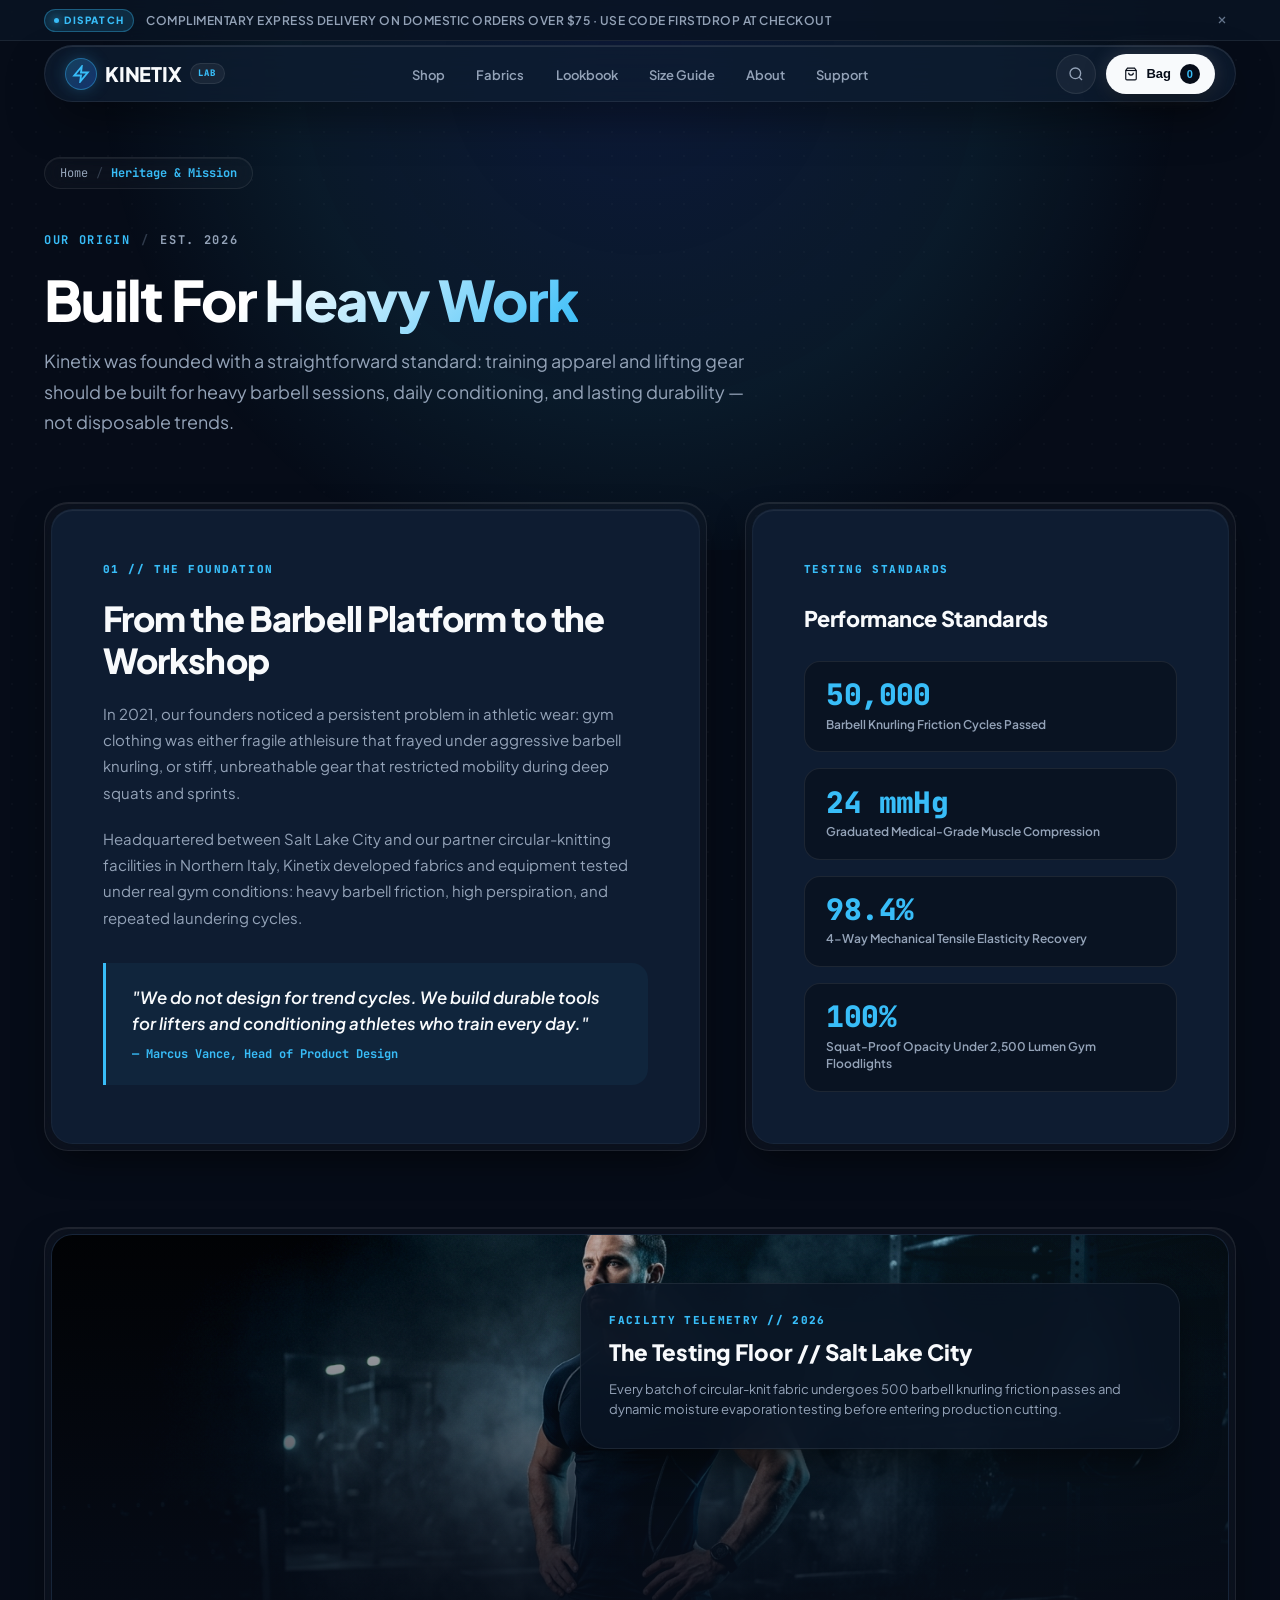
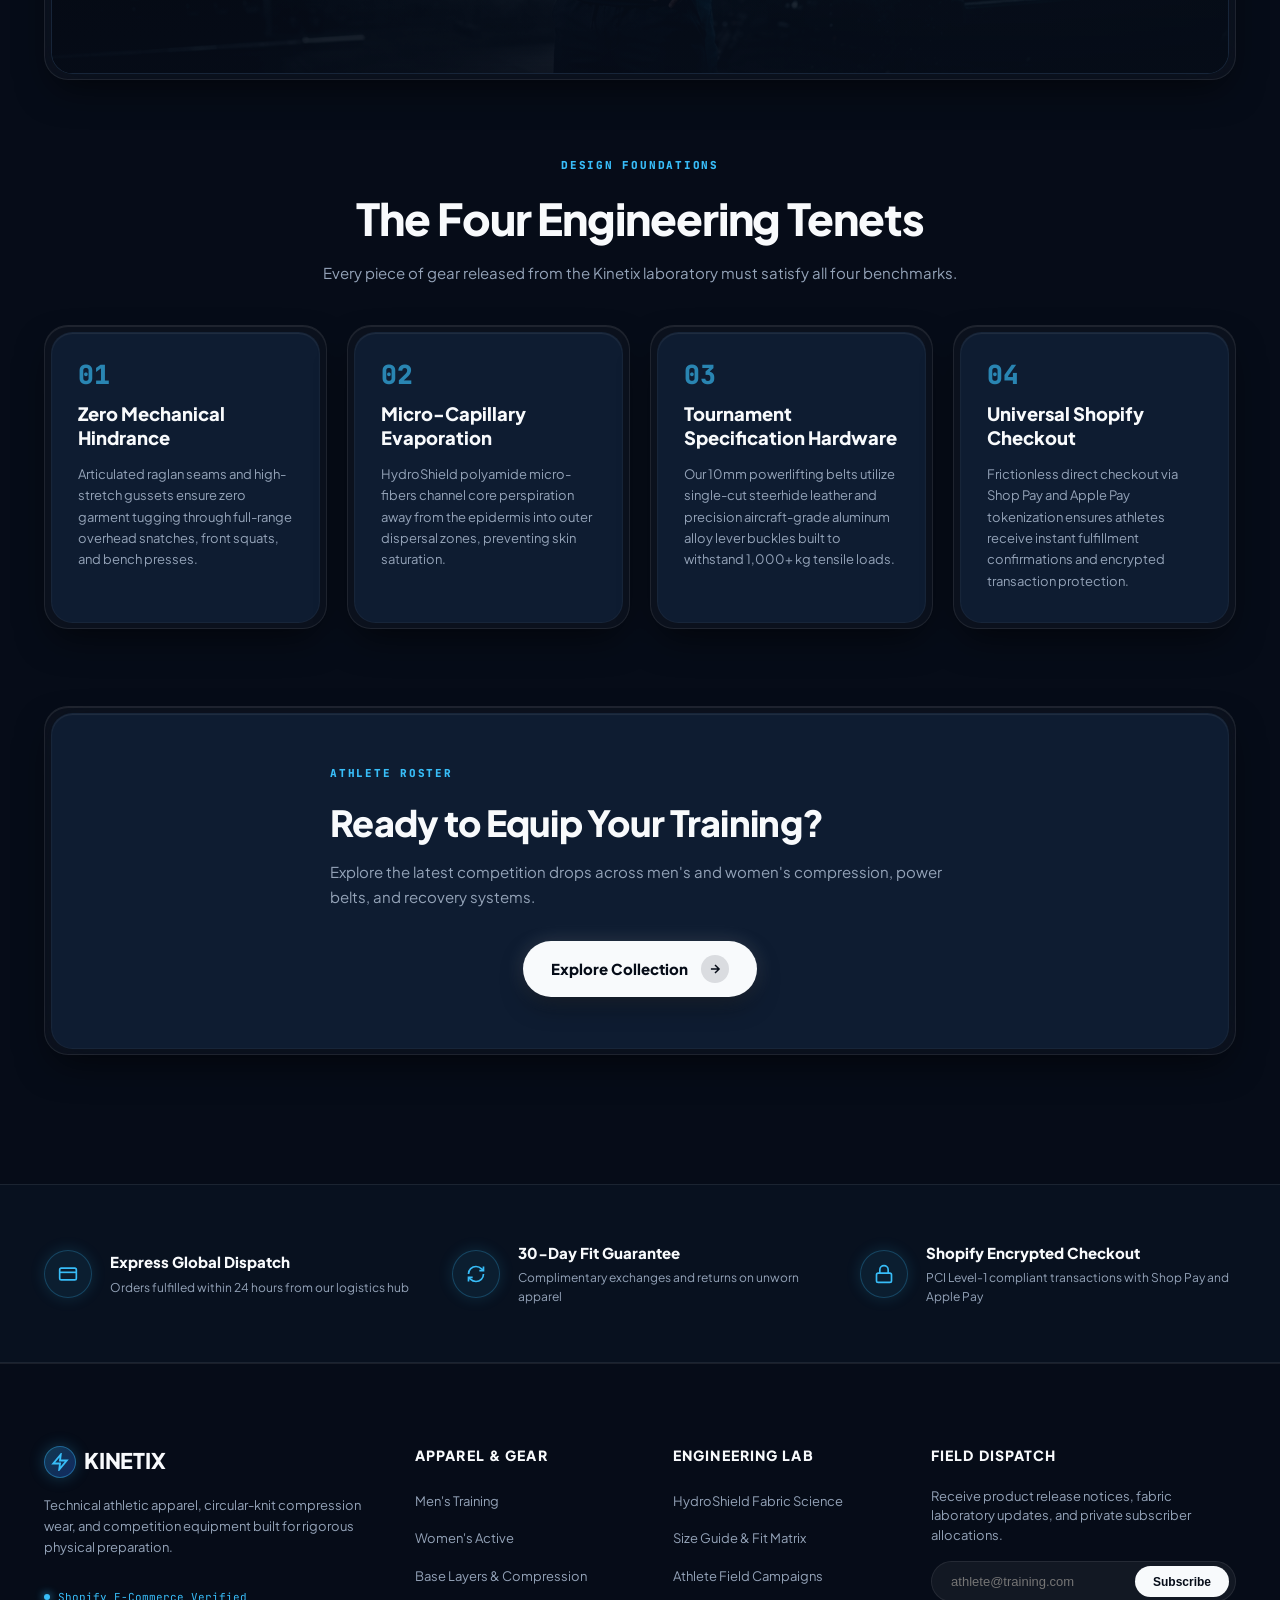
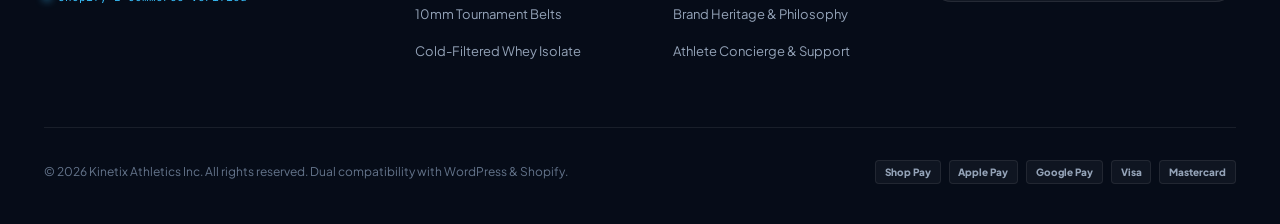
==== commit 1011f384: "Fix category card backgrounds and mobile layout Assign distinct photography backdrops to category ca" ====
--- a/docs/about.html
+++ b/docs/about.html
@@ -29,8 +29,8 @@
     <link href="https://fonts.googleapis.com/css2?family=Plus+Jakarta+Sans:wght@300;400;500;600;700;800;900&family=Inter:wght@400;500;600;700&family=JetBrains+Mono:wght@500;700;800&display=swap" rel="stylesheet">
     
     <!-- Stylesheets -->
-    <link rel="stylesheet" href="assets/css/theme.css">
-    <link rel="stylesheet" href="assets/css/cart-drawer.css">
+    <link rel="stylesheet" href="assets/css/theme.css?v=1.3.5">
+    <link rel="stylesheet" href="assets/css/cart-drawer.css?v=1.3.5">
 </head>
 <body class="kinetix-body">
 
@@ -424,8 +424,8 @@
 </div>
 
 <!-- JavaScript Engine -->
-<script src="assets/js/theme.js"></script>
-<script src="assets/js/cart-drawer.js"></script>
+<script src="assets/js/theme.js?v=1.3.5"></script>
+<script src="assets/js/cart-drawer.js?v=1.3.5"></script>
 </body>
 </html>
-    +    
--- a/docs/assets/css/theme.css
+++ b/docs/assets/css/theme.css
@@ -706,84 +706,195 @@
 }
 .text-center { text-align: center; }
 
-.category-bento-grid {
-    display: grid;
-    grid-template-columns: repeat(12, 1fr);
-    gap: 1.5rem;
-}
-.bento-span-7 { grid-column: span 7; }
-.bento-span-5 { grid-column: span 5; }
+/* 6. CATEGORY BENTO GRID ARCHITECTURE (DUAL 12-COLUMN ASYMMETRIC GRID) */
+.category-bento-grid,
+.kinetix-bento-grid {
+    display: grid !important;
+    grid-template-columns: repeat(12, 1fr) !important;
+    gap: 1.5rem !important;
+    width: 100% !important;
+}
+
+.bento-span-7,
+.cat-bento-card.bento-span-7,
+.cat-bento-card.bento-hero {
+    grid-column: span 7 !important;
+}
+
+.bento-span-5,
+.cat-bento-card.bento-span-5 {
+    grid-column: span 5 !important;
+}
 
 .cat-bento-card {
-    background: rgba(255, 255, 255, 0.025);
-    border: 1px solid var(--border-glass);
-    border-radius: 1.75rem;
-    padding: 0.45rem;
-    backdrop-filter: blur(24px);
-    transition: transform 0.35s var(--ease-spring), border-color 0.3s, box-shadow 0.35s;
-    position: relative;
-    overflow: hidden;
-}
+    display: flex !important;
+    flex-direction: column !important;
+    text-decoration: none !important;
+    background-color: var(--bg-surface) !important;
+    background-size: cover !important;
+    background-position: center !important;
+    background-repeat: no-repeat !important;
+    border: 1px solid var(--border-glass) !important;
+    border-radius: 1.75rem !important;
+    padding: 0.45rem !important;
+    backdrop-filter: blur(24px) !important;
+    -webkit-backdrop-filter: blur(24px) !important;
+    transition: transform 0.35s var(--ease-spring), border-color 0.3s, box-shadow 0.35s !important;
+    position: relative !important;
+    overflow: hidden !important;
+    box-shadow: 0 16px 36px -10px rgba(0, 0, 0, 0.6), inset 0 1px 0 rgba(255, 255, 255, 0.08) !important;
+    min-height: 290px !important;
+    width: 100% !important;
+    box-sizing: border-box !important;
+    cursor: pointer;
+}
+
+/* Distinct Photography Backdrops */
+.cat-bento-mens { background-image: url('../images/cat-mens.jpg') !important; }
+.cat-bento-womens { background-image: url('../images/cat-womens.jpg') !important; }
+.cat-bento-gear { background-image: url('../images/cat-gear.jpg') !important; }
+.cat-bento-recovery { background-image: url('../images/cat-recovery.jpg') !important; }
+
+.cat-bento-card::before {
+    content: '';
+    position: absolute;
+    inset: 0;
+    background: linear-gradient(135deg, rgba(6, 12, 24, 0.90) 0%, rgba(10, 20, 36, 0.72) 55%, rgba(6, 12, 24, 0.88) 100%);
+    backdrop-filter: blur(2px);
+    -webkit-backdrop-filter: blur(2px);
+    transition: opacity 0.4s ease;
+    z-index: 1;
+    pointer-events: none;
+}
+
+.cat-bento-card:hover::before {
+    background: linear-gradient(135deg, rgba(6, 12, 24, 0.82) 0%, rgba(10, 20, 36, 0.62) 55%, rgba(6, 12, 24, 0.78) 100%);
+}
+
 .cat-bento-card:hover {
-    transform: translateY(-4px);
-    border-color: var(--border-highlight);
-    box-shadow: 0 20px 45px -8px rgba(0, 0, 0, 0.7), 0 0 25px var(--accent-primary-glow);
-}
-.cat-card-inner {
-    background: var(--bg-surface);
-    border-radius: calc(1.75rem - 0.4rem);
-    padding: 2.5rem;
-    height: 100%;
-    display: flex;
-    justify-content: space-between;
-    align-items: center;
-    position: relative;
-    overflow: hidden;
-    box-sizing: border-box;
-}
-.cat-pill {
-    font-family: var(--font-mono);
-    font-size: 0.625rem;
-    font-weight: 800;
-    letter-spacing: 0.14em;
-    color: var(--accent-primary);
-    margin-bottom: 0.65rem;
-    display: block;
-}
-.cat-heading {
-    font-family: var(--font-display);
-    font-size: 1.45rem;
-    font-weight: 800;
-    margin-bottom: 0.65rem;
-    line-height: 1.25;
-    color: var(--text-primary);
-}
-.cat-desc {
-    color: var(--text-secondary);
-    font-size: 0.875rem;
-    margin-bottom: 1.5rem;
-    max-width: 340px;
-    line-height: 1.6;
-}
-.cat-link {
-    font-size: 0.8125rem;
-    font-weight: 800;
-    color: var(--accent-primary);
-    display: inline-flex;
-    align-items: center;
-    gap: 0.35rem;
-    transition: transform 0.2s ease;
-}
-.cat-bento-card:hover .cat-link {
-    transform: translateX(4px);
-}
+    transform: translateY(-4px) !important;
+    border-color: var(--border-highlight) !important;
+    box-shadow: 0 20px 45px -8px rgba(0, 0, 0, 0.7), 0 0 25px var(--accent-primary-glow) !important;
+}
+
+.cat-card-inner,
+.bento-card-inner {
+    background: transparent !important;
+    border-radius: calc(1.75rem - 0.45rem) !important;
+    padding: 2.25rem 2.5rem !important;
+    height: 100% !important;
+    min-height: 260px !important;
+    display: flex !important;
+    justify-content: space-between !important;
+    align-items: center !important;
+    position: relative !important;
+    z-index: 2 !important;
+    box-sizing: border-box !important;
+    width: 100% !important;
+}
+
+.cat-info {
+    flex: 1;
+    max-width: 440px;
+}
+
+.cat-pill,
+.bento-badge {
+    font-family: var(--font-mono) !important;
+    font-size: 0.6875rem !important;
+    font-weight: 800 !important;
+    letter-spacing: 0.14em !important;
+    color: var(--accent-primary) !important;
+    margin-bottom: 0.75rem !important;
+    display: inline-block !important;
+    background: rgba(14, 28, 49, 0.85) !important;
+    border: 1px solid rgba(56, 189, 248, 0.3) !important;
+    padding: 0.25rem 0.75rem !important;
+    border-radius: 9999px !important;
+    text-transform: uppercase !important;
+    box-shadow: 0 2px 10px rgba(0, 0, 0, 0.3) !important;
+}
+
+.cat-heading,
+.bento-title {
+    font-family: var(--font-display) !important;
+    font-size: clamp(1.35rem, 2vw, 1.75rem) !important;
+    font-weight: 800 !important;
+    margin-bottom: 0.65rem !important;
+    line-height: 1.25 !important;
+    color: #ffffff !important;
+    letter-spacing: -0.015em !important;
+}
+
+.cat-desc,
+.bento-meta {
+    color: var(--text-secondary) !important;
+    font-size: 0.875rem !important;
+    margin-bottom: 1.5rem !important;
+    max-width: 420px !important;
+    line-height: 1.6 !important;
+}
+
+.cat-link,
+.bento-link {
+    font-family: var(--font-mono) !important;
+    font-size: 0.8125rem !important;
+    font-weight: 800 !important;
+    color: var(--accent-primary) !important;
+    display: inline-flex !important;
+    align-items: center !important;
+    gap: 0.45rem !important;
+    letter-spacing: 0.04em !important;
+    transition: transform 0.2s ease, color 0.2s ease !important;
+    text-decoration: none !important;
+}
+
+.cat-bento-card:hover .cat-link,
+.cat-bento-card:hover .bento-link {
+    transform: translateX(6px) !important;
+    color: #ffffff !important;
+}
+
 .cat-graphic-icon {
-    color: rgba(56, 189, 248, 0.4);
-    transition: transform 0.4s var(--ease-spring), color 0.3s;
-}
+    color: rgba(56, 189, 248, 0.35) !important;
+    display: flex !important;
+    align-items: center !important;
+    justify-content: center !important;
+    flex-shrink: 0 !important;
+    margin-left: 1.5rem !important;
+    transition: transform 0.4s var(--ease-spring), color 0.3s !important;
+}
+
 .cat-bento-card:hover .cat-graphic-icon {
-    transform: scale(1.1) rotate(5deg);
-    color: var(--accent-primary);
+    transform: scale(1.12) rotate(4deg) !important;
+    color: var(--accent-primary) !important;
+}
+
+@media (max-width: 991px) {
+    .category-bento-grid,
+    .kinetix-bento-grid {
+        grid-template-columns: 1fr !important;
+        gap: 1.25rem !important;
+    }
+    .bento-span-7,
+    .bento-span-5,
+    .cat-bento-card.bento-span-7,
+    .cat-bento-card.bento-span-5,
+    .cat-bento-card.bento-hero {
+        grid-column: 1 / -1 !important;
+        width: 100% !important;
+    }
+}
+
+@media (max-width: 680px) {
+    .cat-graphic-icon {
+        display: none !important;
+    }
+    .cat-card-inner,
+    .bento-card-inner {
+        padding: 1.75rem 1.25rem !important;
+        min-height: auto !important;
+    }
 }
 
 /* 7. CATALOG GRID & HARDWARE PRODUCT CARDS */
@@ -896,11 +1007,284 @@
     border-color: var(--border-highlight);
 }
 
-/* Products Grid */
-.kinetix-products-grid {
-    display: grid;
-    grid-template-columns: repeat(auto-fill, minmax(285px, 1fr));
-    gap: 2rem;
+/* Products Grid - 4 Columns Desktop Luxury Grid */
+.kinetix-products-grid,
+.kinetix-product-grid {
+    display: grid !important;
+    grid-template-columns: repeat(4, minmax(0, 1fr)) !important;
+    gap: 1.5rem !important;
+    width: 100% !important;
+    margin-top: 1.25rem;
+}
+
+@media (max-width: 1180px) {
+    .kinetix-products-grid,
+    .kinetix-product-grid {
+        grid-template-columns: repeat(3, minmax(0, 1fr)) !important;
+        gap: 1.25rem !important;
+    }
+}
+
+@media (max-width: 860px) {
+    .kinetix-products-grid,
+    .kinetix-product-grid {
+        grid-template-columns: repeat(2, minmax(0, 1fr)) !important;
+        gap: 1rem !important;
+    }
+}
+
+@media (max-width: 520px) {
+    .kinetix-products-grid,
+    .kinetix-product-grid {
+        grid-template-columns: 1fr !important;
+        gap: 1.25rem !important;
+    }
+}
+
+/* Universal Card Shell Architecture */
+.kinetix-product-card,
+.kinetix-card-shell {
+    background: rgba(255, 255, 255, 0.025);
+    border: 1px solid var(--border-glass);
+    border-radius: 1.5rem;
+    padding: 0.35rem;
+    backdrop-filter: blur(24px);
+    -webkit-backdrop-filter: blur(24px);
+    box-shadow: 0 16px 36px -10px rgba(0, 0, 0, 0.6), inset 0 1px 0 rgba(255, 255, 255, 0.08);
+    transition: border-color 0.35s ease, transform 0.35s var(--ease-spring), box-shadow 0.35s ease;
+    position: relative;
+    overflow: hidden;
+    display: flex;
+    flex-direction: column;
+    height: 100%;
+}
+
+.kinetix-product-card:hover,
+.kinetix-card-shell:hover {
+    border-color: var(--border-highlight);
+    transform: translateY(-4px);
+    box-shadow: 0 25px 60px -10px rgba(0, 0, 0, 0.7), 0 0 30px var(--accent-primary-glow);
+}
+
+/* Card Media Wrapper & Photo Frame */
+.card-media-wrapper,
+.kinetix-card-media-wrap {
+    position: relative;
+    background: #08111f;
+    border-bottom: 1px solid var(--border-glass);
+    overflow: hidden;
+    border-radius: calc(1.5rem - 0.35rem) calc(1.5rem - 0.35rem) 0 0;
+}
+
+.kinetix-photo-frame {
+    aspect-ratio: 4 / 5;
+    width: 100%;
+    position: relative;
+    overflow: hidden;
+    background: #08111f;
+    display: flex;
+    align-items: center;
+    justify-content: center;
+}
+
+.kinetix-product-photo,
+.kinetix-card-photo {
+    width: 100%;
+    height: 100%;
+    object-fit: cover;
+    object-position: center;
+    display: block;
+    transition: transform 0.65s var(--ease-spring), filter 0.5s ease;
+}
+
+.kinetix-card-shell:hover .kinetix-product-photo,
+.kinetix-card-shell:hover .kinetix-card-photo,
+.kinetix-product-card:hover .kinetix-card-photo {
+    transform: scale(1.05);
+    filter: contrast(1.05) brightness(1.02);
+}
+
+/* Card Badges */
+.card-badges-row,
+.kinetix-card-badges {
+    position: absolute;
+    top: 0.75rem;
+    left: 0.75rem;
+    display: flex;
+    gap: 0.35rem;
+    z-index: 6;
+    pointer-events: none;
+}
+
+.kinetix-badge,
+.badge-pill {
+    font-family: var(--font-mono);
+    font-size: 0.5625rem;
+    font-weight: 800;
+    letter-spacing: 0.08em;
+    padding: 0.25rem 0.6rem;
+    border-radius: 9999px;
+    background: rgba(14, 28, 49, 0.85);
+    color: var(--accent-primary);
+    border: 1px solid rgba(56, 189, 248, 0.35);
+    backdrop-filter: blur(8px);
+    -webkit-backdrop-filter: blur(8px);
+    box-shadow: 0 4px 12px rgba(0, 0, 0, 0.4);
+    text-transform: uppercase;
+}
+
+/* Card Body Content */
+.card-body-content,
+.kinetix-card-body {
+    padding: 1.15rem 1.15rem 1.25rem;
+    display: flex;
+    flex-direction: column;
+    flex: 1;
+    background: var(--bg-surface);
+    border-radius: 0 0 calc(1.5rem - 0.35rem) calc(1.5rem - 0.35rem);
+}
+
+.card-meta-line,
+.kinetix-card-meta-row {
+    display: flex;
+    justify-content: space-between;
+    align-items: center;
+    margin-bottom: 0.45rem;
+}
+
+.product-category,
+.kinetix-cat-name {
+    font-family: var(--font-mono);
+    font-size: 0.625rem;
+    text-transform: uppercase;
+    letter-spacing: 0.1em;
+    font-weight: 800;
+    color: var(--accent-primary);
+}
+
+.product-rating,
+.kinetix-rating-pill {
+    display: flex;
+    align-items: center;
+    gap: 0.3rem;
+    font-size: 0.6875rem;
+    color: var(--text-secondary);
+    font-family: var(--font-mono);
+}
+
+.product-rating svg,
+.kinetix-rating-pill svg {
+    color: var(--accent-primary);
+    fill: var(--accent-primary);
+}
+
+.product-rating strong {
+    color: var(--text-primary);
+    font-weight: 700;
+}
+
+.product-title,
+.kinetix-card-title {
+    font-family: var(--font-display);
+    font-size: 1.05rem;
+    font-weight: 800;
+    margin-bottom: 0.35rem;
+    line-height: 1.35;
+    color: var(--text-primary);
+    letter-spacing: -0.01em;
+}
+
+.product-title a,
+.kinetix-card-title a {
+    color: inherit;
+    text-decoration: none;
+    transition: color 0.2s ease;
+}
+
+.product-title a:hover,
+.kinetix-card-title a:hover {
+    color: var(--accent-primary);
+}
+
+.product-subtitle,
+.kinetix-card-subtitle {
+    font-size: 0.75rem;
+    color: var(--text-secondary);
+    line-height: 1.45;
+    margin-bottom: 1.1rem;
+    display: -webkit-box;
+    -webkit-line-clamp: 2;
+    -webkit-box-orient: vertical;
+    overflow: hidden;
+}
+
+.card-footer-action,
+.kinetix-card-footer {
+    display: flex;
+    align-items: center;
+    justify-content: space-between;
+    padding-top: 0.95rem;
+    border-top: 1px solid var(--border-glass);
+    margin-top: auto;
+    gap: 0.75rem;
+}
+
+.price-box,
+.kinetix-card-price {
+    display: flex;
+    align-items: baseline;
+    gap: 0.45rem;
+    font-family: var(--font-display);
+    font-size: 1.1875rem;
+    font-weight: 800;
+    color: var(--text-primary);
+}
+
+.sale-price,
+.kinetix-price-sale {
+    color: var(--accent-primary);
+    font-weight: 800;
+}
+
+.regular-price.strike,
+.kinetix-price-orig del {
+    color: var(--text-muted);
+    font-size: 0.8125rem;
+    text-decoration: line-through;
+    font-weight: 500;
+}
+
+.btn-card-add,
+.kinetix-btn-cart {
+    display: inline-flex;
+    align-items: center;
+    gap: 0.45rem;
+    background: var(--accent-primary);
+    color: var(--bg-deep);
+    border: none;
+    border-radius: 9999px;
+    padding: 0.5rem 1rem;
+    font-family: var(--font-mono);
+    font-size: 0.6875rem;
+    font-weight: 800;
+    letter-spacing: 0.04em;
+    cursor: pointer;
+    box-shadow: 0 4px 15px rgba(56, 189, 248, 0.25);
+    transition: transform 0.2s var(--ease-spring), box-shadow 0.2s ease, background-color 0.2s ease;
+    touch-action: manipulation;
+    white-space: nowrap;
+}
+
+.btn-card-add:hover,
+.kinetix-btn-cart:hover {
+    background: #ffffff;
+    transform: translateY(-2px);
+    box-shadow: 0 6px 20px rgba(56, 189, 248, 0.4);
+}
+
+.btn-card-add:active,
+.kinetix-btn-cart:active {
+    transform: scale(0.96);
 }
 
 /* Card Styling with CAD Crosshairs & Glass Shine */
@@ -1873,7 +2257,10 @@
 @media (max-width: 991px) {
     .kinetix-nav-links-wrap { display: none; }
     .kinetix-hamburger { display: flex; }
-    .bento-span-7, .bento-span-5 { grid-column: span 12; }
+    .bento-span-7, .bento-span-5, .cat-bento-card.bento-span-7, .cat-bento-card.bento-span-5, .cat-bento-card.bento-hero { 
+        grid-column: 1 / -1 !important; 
+        width: 100% !important; 
+    }
     .lookbook-inner { grid-template-columns: 1fr; }
     .tech-matrix-grid { grid-template-columns: repeat(2, 1fr); }
     .trust-grid { grid-template-columns: 1fr; }
@@ -1911,9 +2298,10 @@
         width: 100%;
     }
 
-    .kinetix-products-grid {
-        grid-template-columns: repeat(2, 1fr);
-        gap: 1.25rem;
+    .kinetix-products-grid,
+    .kinetix-product-grid {
+        grid-template-columns: repeat(2, 1fr) !important;
+        gap: 1.25rem !important;
     }
     .stage-athlete-card {
         height: 320px;
@@ -1940,14 +2328,16 @@
         justify-content: center;
     }
     .kinetix-hero-metrics { grid-template-columns: repeat(2, 1fr); }
-    .cat-card-inner {
+    .cat-card-inner,
+    .bento-card-inner {
         padding: 1.5rem 1.25rem;
         flex-direction: column;
         align-items: flex-start;
         gap: 1.25rem;
     }
     .cat-graphic-icon { display: none; }
-    .kinetix-products-grid { grid-template-columns: 1fr; }
+    .kinetix-products-grid,
+    .kinetix-product-grid { grid-template-columns: 1fr !important; }
 
     .lookbook-inner { padding: 1.5rem 1.15rem; border-radius: 1.25rem; }
     .stage-athlete-card { height: 280px; }
@@ -2786,30 +3176,7 @@
                 linear-gradient(180deg, transparent 65%, var(--bg-deep) 100%);
     pointer-events: none;
 }
-.cat-bento-card {
-    background-image: var(--bento-bg);
-    background-size: cover;
-    background-position: center;
-    position: relative;
-    overflow: hidden;
-}
-.cat-bento-card::before {
-    content: '';
-    position: absolute;
-    inset: 0;
-    background: linear-gradient(135deg, rgba(6, 12, 24, 0.92) 0%, rgba(10, 20, 36, 0.78) 50%, rgba(6, 12, 24, 0.90) 100%);
-    backdrop-filter: blur(2px);
-    -webkit-backdrop-filter: blur(2px);
-    transition: opacity 0.4s ease;
-    z-index: 0;
-}
-.cat-bento-card:hover::before {
-    opacity: 0.80;
-}
-.cat-card-inner {
-    position: relative;
-    z-index: 1;
-}
+/* Bento Card Photography Background is defined in Section 6 */
 
 /* High-End Product Photography Frame */
 .kinetix-photo-frame {
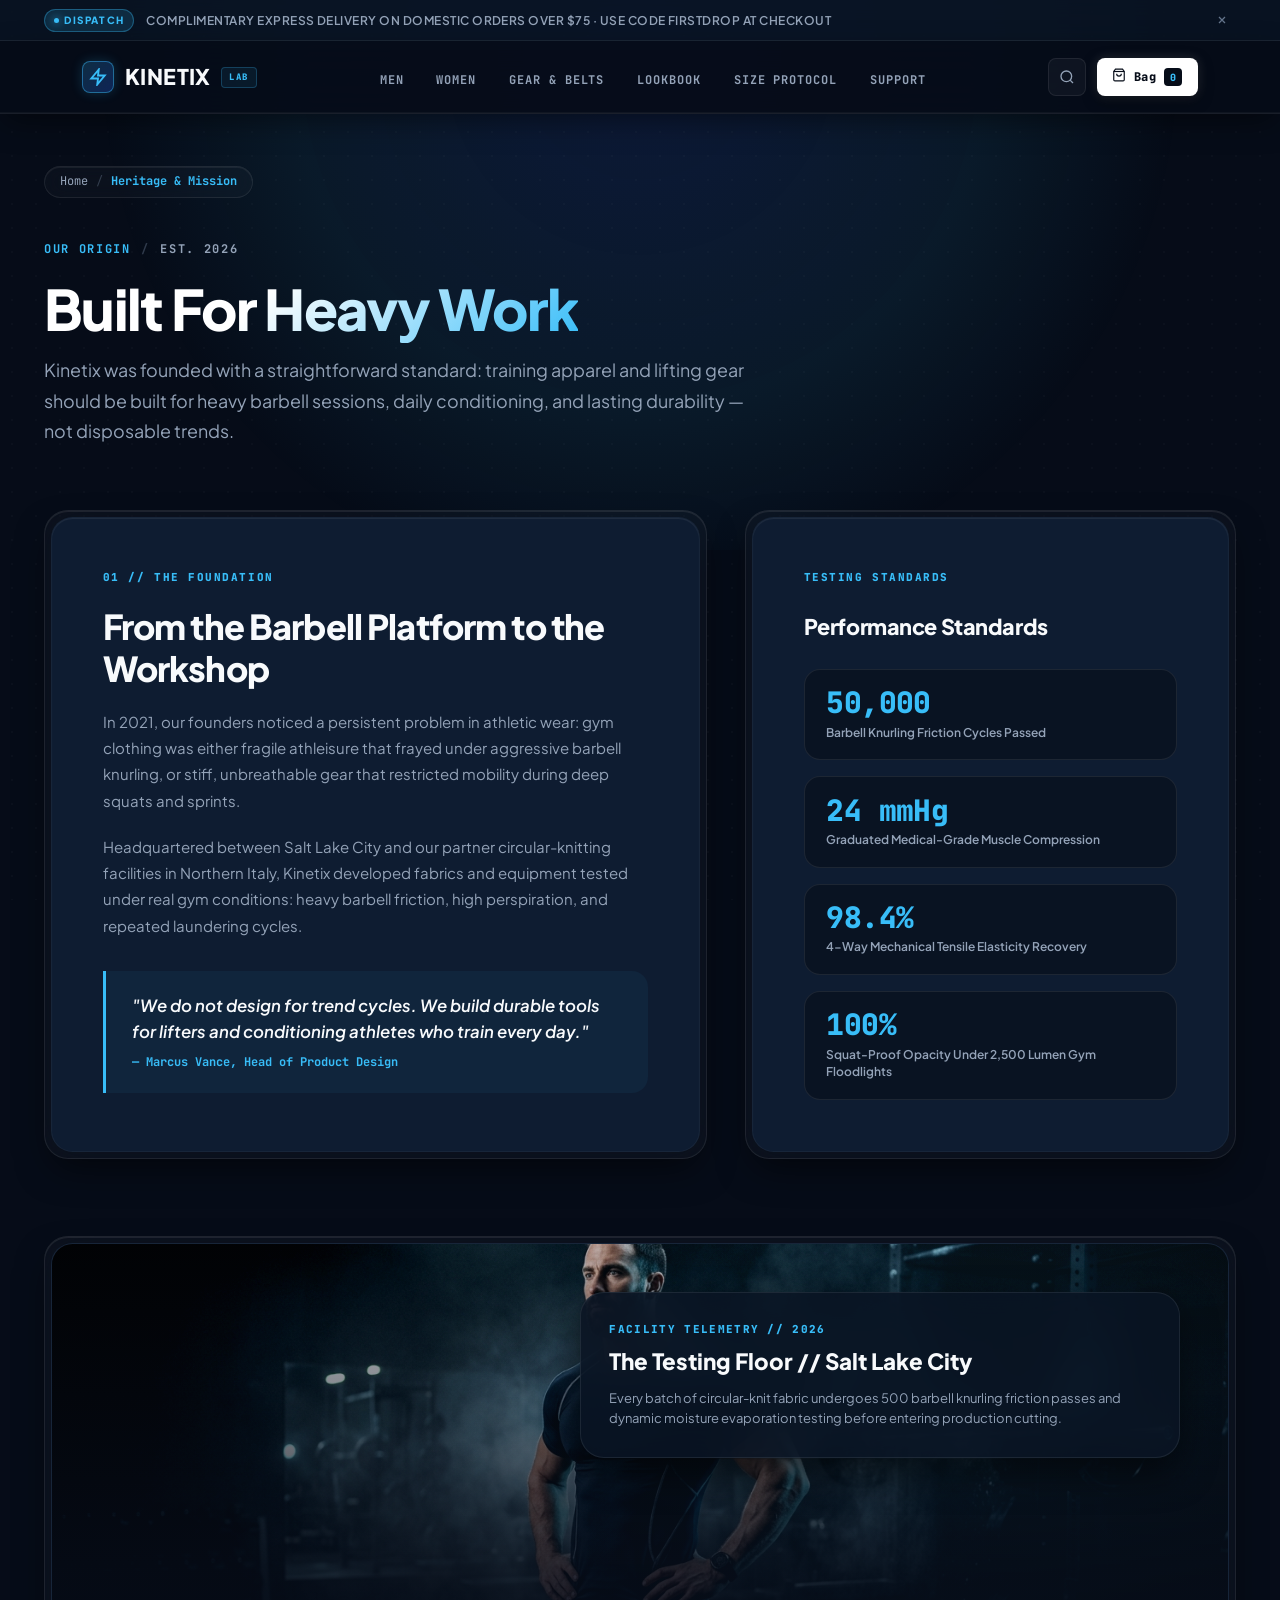
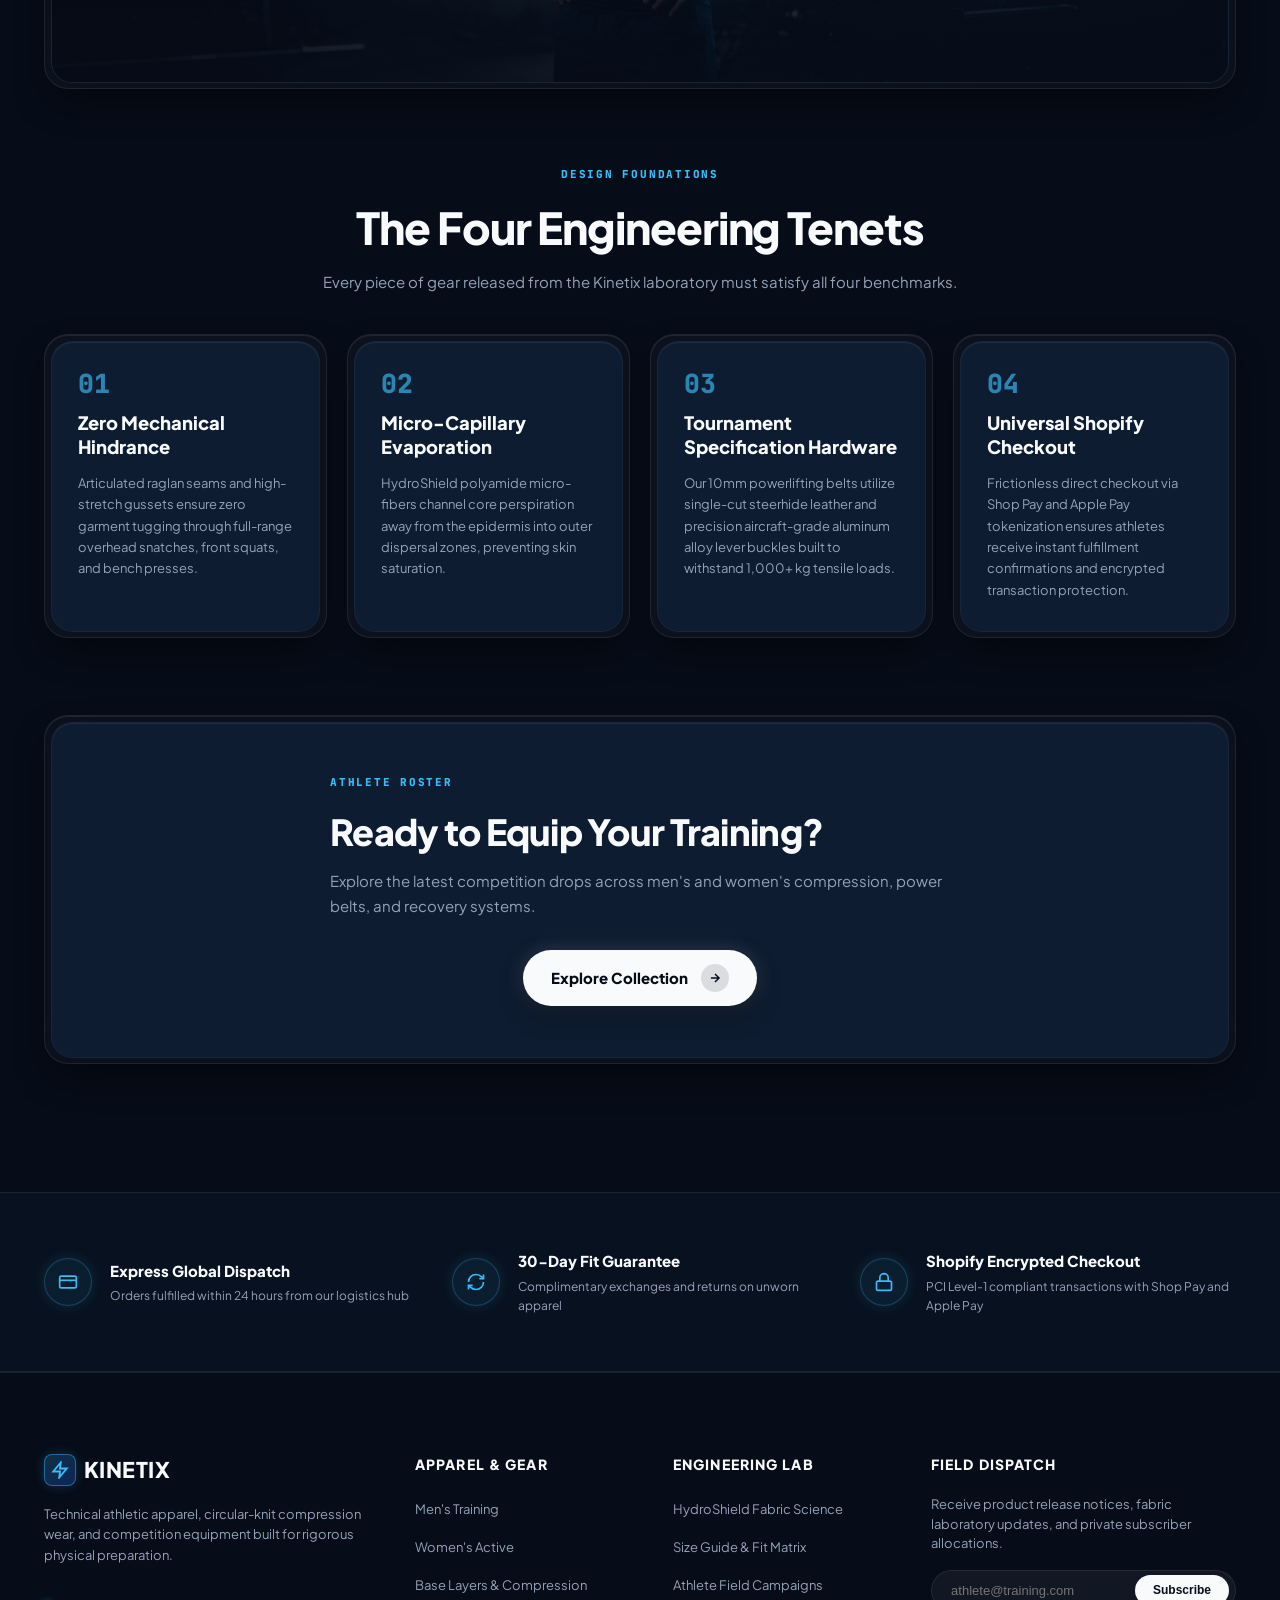
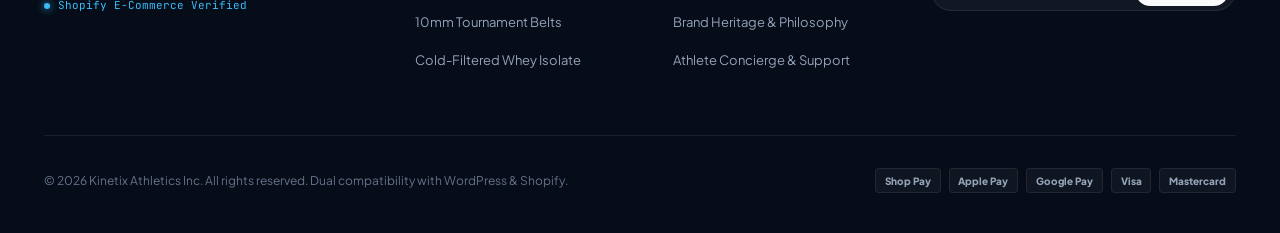
==== commit 48ee2af6: "Refresh header and category navigation Restyle the header as a full-width sticky bar and update desk" ====
--- a/docs/about.html
+++ b/docs/about.html
@@ -29,8 +29,8 @@
     <link href="https://fonts.googleapis.com/css2?family=Plus+Jakarta+Sans:wght@300;400;500;600;700;800;900&family=Inter:wght@400;500;600;700&family=JetBrains+Mono:wght@500;700;800&display=swap" rel="stylesheet">
     
     <!-- Stylesheets -->
-    <link rel="stylesheet" href="assets/css/theme.css?v=1.3.5">
-    <link rel="stylesheet" href="assets/css/cart-drawer.css?v=1.3.5">
+    <link rel="stylesheet" href="assets/css/theme.css?v=1.3.6">
+    <link rel="stylesheet" href="assets/css/cart-drawer.css?v=1.3.6">
 </head>
 <body class="kinetix-body">
 
@@ -67,12 +67,12 @@
             <!-- Nav Links -->
             <div class="kinetix-nav-links-wrap">
                 <ul class="kinetix-nav-list">
-                    <li><a href="shop.html" class="nav-link ">Shop</a></li>
-                    <li><a href="technology.html" class="nav-link ">Fabrics</a></li>
-                    <li><a href="lookbook.html" class="nav-link ">Lookbook</a></li>
-                    <li><a href="sizing.html" class="nav-link ">Size Guide</a></li>
-                    <li><a href="about.html" class="nav-link active">About</a></li>
-                    <li><a href="contact.html" class="nav-link ">Support</a></li>
+                    <li><a href="shop.html?cat=mens-training" class="nav-link">Men</a></li>
+                    <li><a href="shop.html?cat=womens-activewear" class="nav-link">Women</a></li>
+                    <li><a href="shop.html?cat=gym-gear-equipment" class="nav-link">Gear &amp; Belts</a></li>
+                    <li><a href="lookbook.html" class="nav-link">Lookbook</a></li>
+                    <li><a href="sizing.html" class="nav-link">Size Protocol</a></li>
+                    <li><a href="contact.html" class="nav-link">Support</a></li>
                 </ul>
             </div>
 
@@ -103,12 +103,12 @@
     <!-- Mobile Navigation Overlay -->
     <div id="kinetix-mobile-overlay" class="kinetix-mobile-nav" aria-hidden="true">
         <ul class="mobile-links-list">
-            <li><a href="shop.html">Shop All Products</a></li>
-            <li><a href="technology.html">Fabric & Materials</a></li>
-            <li><a href="lookbook.html">Athlete Lookbook & Drops</a></li>
-            <li><a href="sizing.html">Size & Fit Guide</a></li>
-            <li><a href="about.html">About Kinetix</a></li>
-            <li><a href="contact.html">Customer Support & Exchanges</a></li>
+            <li><a href="shop.html?cat=mens-training">Men's Apparel</a></li>
+            <li><a href="shop.html?cat=womens-activewear">Women's Activewear</a></li>
+            <li><a href="shop.html?cat=gym-gear-equipment">Gear &amp; Hardware</a></li>
+            <li><a href="lookbook.html">Athlete Lookbook &amp; Drops</a></li>
+            <li><a href="sizing.html">Size Protocol &amp; Measurements</a></li>
+            <li><a href="contact.html">Customer Support &amp; Help</a></li>
         </ul>
         <div class="mobile-nav-note">
             <span>Shopify 256-bit Encrypted Checkout Protection</span>
@@ -424,8 +424,8 @@
 </div>
 
 <!-- JavaScript Engine -->
-<script src="assets/js/theme.js?v=1.3.5"></script>
-<script src="assets/js/cart-drawer.js?v=1.3.5"></script>
+<script src="assets/js/theme.js?v=1.3.6"></script>
+<script src="assets/js/cart-drawer.js?v=1.3.6"></script>
 </body>
 </html>
     
--- a/docs/assets/css/theme.css
+++ b/docs/assets/css/theme.css
@@ -191,65 +191,106 @@
 }
 .ticker-close:hover { color: var(--text-primary); }
 
-/* 2. PERFORMANCE FLUID ISLAND NAVBAR */
+/* 2. FULL-WIDTH OBSIDIAN ATHLETIC HEADER (EDGE-TO-EDGE) */
 .kinetix-header-wrap {
     position: sticky;
-    top: clamp(0.25rem, 1.5vw, 1rem);
-    z-index: 60;
-    padding: 0.25rem 0;
-}
-.kinetix-navbar {
-    background: rgba(14, 28, 49, 0.75);
+    top: 0;
+    left: 0;
+    right: 0;
+    width: 100%;
+    z-index: 100;
+    background: rgba(6, 12, 24, 0.90);
     backdrop-filter: blur(28px);
     -webkit-backdrop-filter: blur(28px);
-    border: 1px solid var(--border-glass);
-    border-radius: 9999px;
-    padding: 0.45rem 1.25rem;
+    border-bottom: 1px solid rgba(255, 255, 255, 0.08);
+    box-shadow: 0 10px 30px -5px rgba(0, 0, 0, 0.5), inset 0 -1px 0 rgba(255, 255, 255, 0.04);
+    transition: background-color 0.3s ease, border-color 0.3s ease, box-shadow 0.3s ease;
+}
+
+.kinetix-header-wrap.scrolled {
+    background: rgba(6, 12, 24, 0.98);
+    border-bottom-color: rgba(56, 189, 248, 0.2);
+    box-shadow: 0 16px 40px -5px rgba(0, 0, 0, 0.7);
+}
+
+.kinetix-navbar {
     display: flex;
     align-items: center;
     justify-content: space-between;
-    box-shadow: 0 20px 45px -10px rgba(0, 0, 0, 0.5), inset 0 1px 0 rgba(255, 255, 255, 0.1);
-    transition: border-color 0.3s ease, box-shadow 0.3s ease;
-}
-.kinetix-navbar:hover {
-    border-color: rgba(255, 255, 255, 0.18);
-    box-shadow: 0 24px 50px -8px rgba(0, 0, 0, 0.6), inset 0 1px 0 rgba(255, 255, 255, 0.15);
-}
+    height: 72px;
+    width: 100%;
+    max-width: 1360px;
+    margin: 0 auto;
+    padding: 0 clamp(1.25rem, 3vw, 2.5rem);
+    background: transparent;
+    border: none;
+    border-radius: 0;
+    box-shadow: none;
+    box-sizing: border-box;
+}
+
+.kinetix-brand-area {
+    display: flex;
+    align-items: center;
+    flex-shrink: 0;
+}
+
 .kinetix-logo {
     display: flex;
     align-items: center;
-    gap: 0.5rem;
+    gap: 0.65rem;
     font-family: var(--font-display);
-    font-size: 1.25rem;
-    font-weight: 800;
+    font-size: 1.35rem;
+    font-weight: 900;
     letter-spacing: -0.02em;
     color: var(--text-primary);
-}
+    text-decoration: none;
+    transition: transform 0.2s ease, opacity 0.2s ease;
+}
+
+.kinetix-logo:hover {
+    opacity: 0.92;
+    transform: translateY(-1px);
+}
+
 .logo-mark {
     width: 32px;
     height: 32px;
-    border-radius: 9999px;
-    background: linear-gradient(135deg, rgba(56, 189, 248, 0.25) 0%, rgba(37, 99, 235, 0.35) 100%);
-    border: 1px solid rgba(56, 189, 248, 0.4);
+    border-radius: 8px;
+    background: linear-gradient(135deg, rgba(56, 189, 248, 0.2) 0%, rgba(37, 99, 235, 0.3) 100%);
+    border: 1px solid rgba(56, 189, 248, 0.45);
     display: flex;
     align-items: center;
     justify-content: center;
     color: var(--accent-primary);
-    box-shadow: 0 0 15px rgba(56, 189, 248, 0.25);
-}
+    box-shadow: 0 0 12px rgba(56, 189, 248, 0.2);
+}
+
 .logo-text {
-    letter-spacing: -0.01em;
-}
+    letter-spacing: 0.02em;
+    font-weight: 900;
+}
+
 .logo-sub {
     font-family: var(--font-mono);
     font-size: 0.5625rem;
     font-weight: 800;
-    letter-spacing: 0.14em;
-    background: rgba(255, 255, 255, 0.06);
-    border: 1px solid var(--border-glass);
+    letter-spacing: 0.16em;
+    background: rgba(56, 189, 248, 0.08);
+    border: 1px solid rgba(56, 189, 248, 0.25);
     padding: 0.15rem 0.45rem;
-    border-radius: 9999px;
-    color: var(--accent-primary);
+    border-radius: 4px;
+    color: var(--accent-primary);
+    text-transform: uppercase;
+}
+
+/* Center Departmental Nav Links */
+.kinetix-nav-links-wrap {
+    display: flex;
+    align-items: center;
+    justify-content: center;
+    flex: 1;
+    margin: 0 1.5rem;
 }
 
 .kinetix-nav-list {
@@ -257,34 +298,63 @@
     align-items: center;
     gap: 0.25rem;
     list-style: none;
-}
+    margin: 0;
+    padding: 0;
+}
+
 .nav-link {
-    font-size: 0.8125rem;
-    font-weight: 600;
-    color: var(--text-secondary);
-    padding: 0.45rem 0.85rem;
-    border-radius: 9999px;
+    font-family: var(--font-mono);
+    font-size: 0.75rem;
+    font-weight: 700;
+    letter-spacing: 0.08em;
+    text-transform: uppercase;
+    color: var(--text-secondary);
+    padding: 0.55rem 0.9rem;
+    border-radius: 6px;
+    text-decoration: none;
     transition: all 0.2s ease;
-}
+    position: relative;
+    white-space: nowrap;
+}
+
 .nav-link:hover {
-    color: var(--text-primary);
+    color: #ffffff;
     background: rgba(255, 255, 255, 0.06);
 }
 
-/* Navbar Utility Actions */
+.nav-link.active {
+    color: var(--accent-primary);
+    background: rgba(56, 189, 248, 0.08);
+}
+
+.nav-link.active::after {
+    content: '';
+    position: absolute;
+    bottom: -2px;
+    left: 15%;
+    right: 15%;
+    height: 2px;
+    background: var(--accent-primary);
+    border-radius: 2px;
+    box-shadow: 0 0 8px var(--accent-primary);
+}
+
+/* Right Utility Actions */
 .kinetix-header-actions {
     display: flex;
     align-items: center;
     gap: 0.65rem;
-}
+    flex-shrink: 0;
+}
+
 .kinetix-icon-btn {
-    width: 40px;
-    height: 40px;
-    min-width: 40px;
-    min-height: 40px;
-    border-radius: 9999px;
-    background: rgba(255, 255, 255, 0.05);
-    border: 1px solid var(--border-glass);
+    width: 38px;
+    height: 38px;
+    min-width: 38px;
+    min-height: 38px;
+    border-radius: 8px;
+    background: rgba(255, 255, 255, 0.04);
+    border: 1px solid rgba(255, 255, 255, 0.08);
     color: var(--text-secondary);
     display: flex;
     align-items: center;
@@ -293,50 +363,58 @@
     touch-action: manipulation;
     transition: all 0.2s ease;
 }
+
 .kinetix-icon-btn:hover {
-    color: var(--text-primary);
-    background: rgba(255, 255, 255, 0.1);
-    border-color: var(--border-subtle);
+    color: #ffffff;
+    background: rgba(255, 255, 255, 0.08);
+    border-color: rgba(255, 255, 255, 0.18);
 }
 
 .kinetix-bag-btn {
     display: flex;
     align-items: center;
-    gap: 0.55rem;
-    background: var(--text-primary);
-    color: var(--bg-deep);
+    gap: 0.5rem;
+    background: #ffffff;
+    color: #060c18;
     border: none;
-    border-radius: 9999px;
-    padding: 0.45rem 0.95rem 0.45rem 1.1rem;
-    font-size: 0.8125rem;
-    font-weight: 800;
-    min-height: 40px;
+    border-radius: 8px;
+    padding: 0.45rem 0.95rem;
+    font-family: var(--font-mono);
+    font-size: 0.75rem;
+    font-weight: 800;
+    letter-spacing: 0.04em;
+    min-height: 38px;
     cursor: pointer;
     touch-action: manipulation;
-    box-shadow: 0 10px 25px -4px rgba(0, 0, 0, 0.5), 0 0 20px rgba(248, 250, 252, 0.15);
-    transition: transform 0.25s var(--ease-spring), box-shadow 0.25s ease, background-color 0.25s ease;
-}
+    box-shadow: 0 4px 15px rgba(0, 0, 0, 0.4), 0 0 12px rgba(255, 255, 255, 0.15);
+    transition: transform 0.2s var(--ease-spring), box-shadow 0.2s ease, background-color 0.2s ease;
+}
+
 .kinetix-bag-btn:hover {
-    background: #ffffff;
-    transform: translateY(-2px);
-    box-shadow: 0 12px 30px -4px var(--accent-primary-glow), 0 0 25px rgba(56, 189, 248, 0.35);
-}
-.bag-icon-circle {
+    background: var(--accent-primary);
+    color: #060c18;
+    transform: translateY(-1px);
+    box-shadow: 0 6px 20px rgba(56, 189, 248, 0.35);
+}
+
+.bag-count-badge {
+    background: #060c18;
+    color: var(--accent-primary);
+    font-family: var(--font-mono);
+    font-size: 0.625rem;
+    font-weight: 900;
+    min-width: 18px;
+    height: 18px;
+    border-radius: 4px;
     display: flex;
     align-items: center;
     justify-content: center;
-}
-.bag-count-badge {
-    background: var(--bg-deep);
-    color: var(--accent-primary);
-    font-size: 0.6875rem;
-    font-weight: 800;
-    min-width: 20px;
-    height: 20px;
-    border-radius: 9999px;
-    display: inline-flex;
-    align-items: center;
-    justify-content: center;
+    padding: 0 0.25rem;
+}
+
+.kinetix-bag-btn:hover .bag-count-badge {
+    background: #060c18;
+    color: #ffffff;
 }
 
 /* Mobile Hamburger Menu */
@@ -345,21 +423,22 @@
     flex-direction: column;
     justify-content: center;
     align-items: center;
-    gap: 6px;
-    width: 44px;
-    height: 44px;
-    min-width: 44px;
-    min-height: 44px;
-    border-radius: 9999px;
-    background: rgba(255, 255, 255, 0.05);
-    border: 1px solid var(--border-glass);
+    gap: 5px;
+    width: 38px;
+    height: 38px;
+    min-width: 38px;
+    min-height: 38px;
+    border-radius: 8px;
+    background: rgba(255, 255, 255, 0.04);
+    border: 1px solid rgba(255, 255, 255, 0.08);
     cursor: pointer;
     touch-action: manipulation;
     transition: background-color 0.2s ease, border-color 0.2s ease;
 }
+
 .kinetix-hamburger:hover {
-    background: rgba(255, 255, 255, 0.1);
-    border-color: var(--border-subtle);
+    background: rgba(255, 255, 255, 0.08);
+    border-color: rgba(255, 255, 255, 0.18);
 }
 .h-bar {
     width: 18px;
@@ -2273,8 +2352,8 @@
     input[type="text"], input[type="email"], select {
         font-size: 16px !important;
     }
-    .kinetix-header-wrap { top: 0.35rem; }
-    .kinetix-navbar { padding: 0.45rem 1rem; }
+    .kinetix-header-wrap { top: 0; }
+    .kinetix-navbar { height: 62px; padding: 0 1rem; }
     .kinetix-hero-section { padding: clamp(3rem, 7vw, 4.5rem) 0 2rem; }
 
     .catalog-filter-controls {
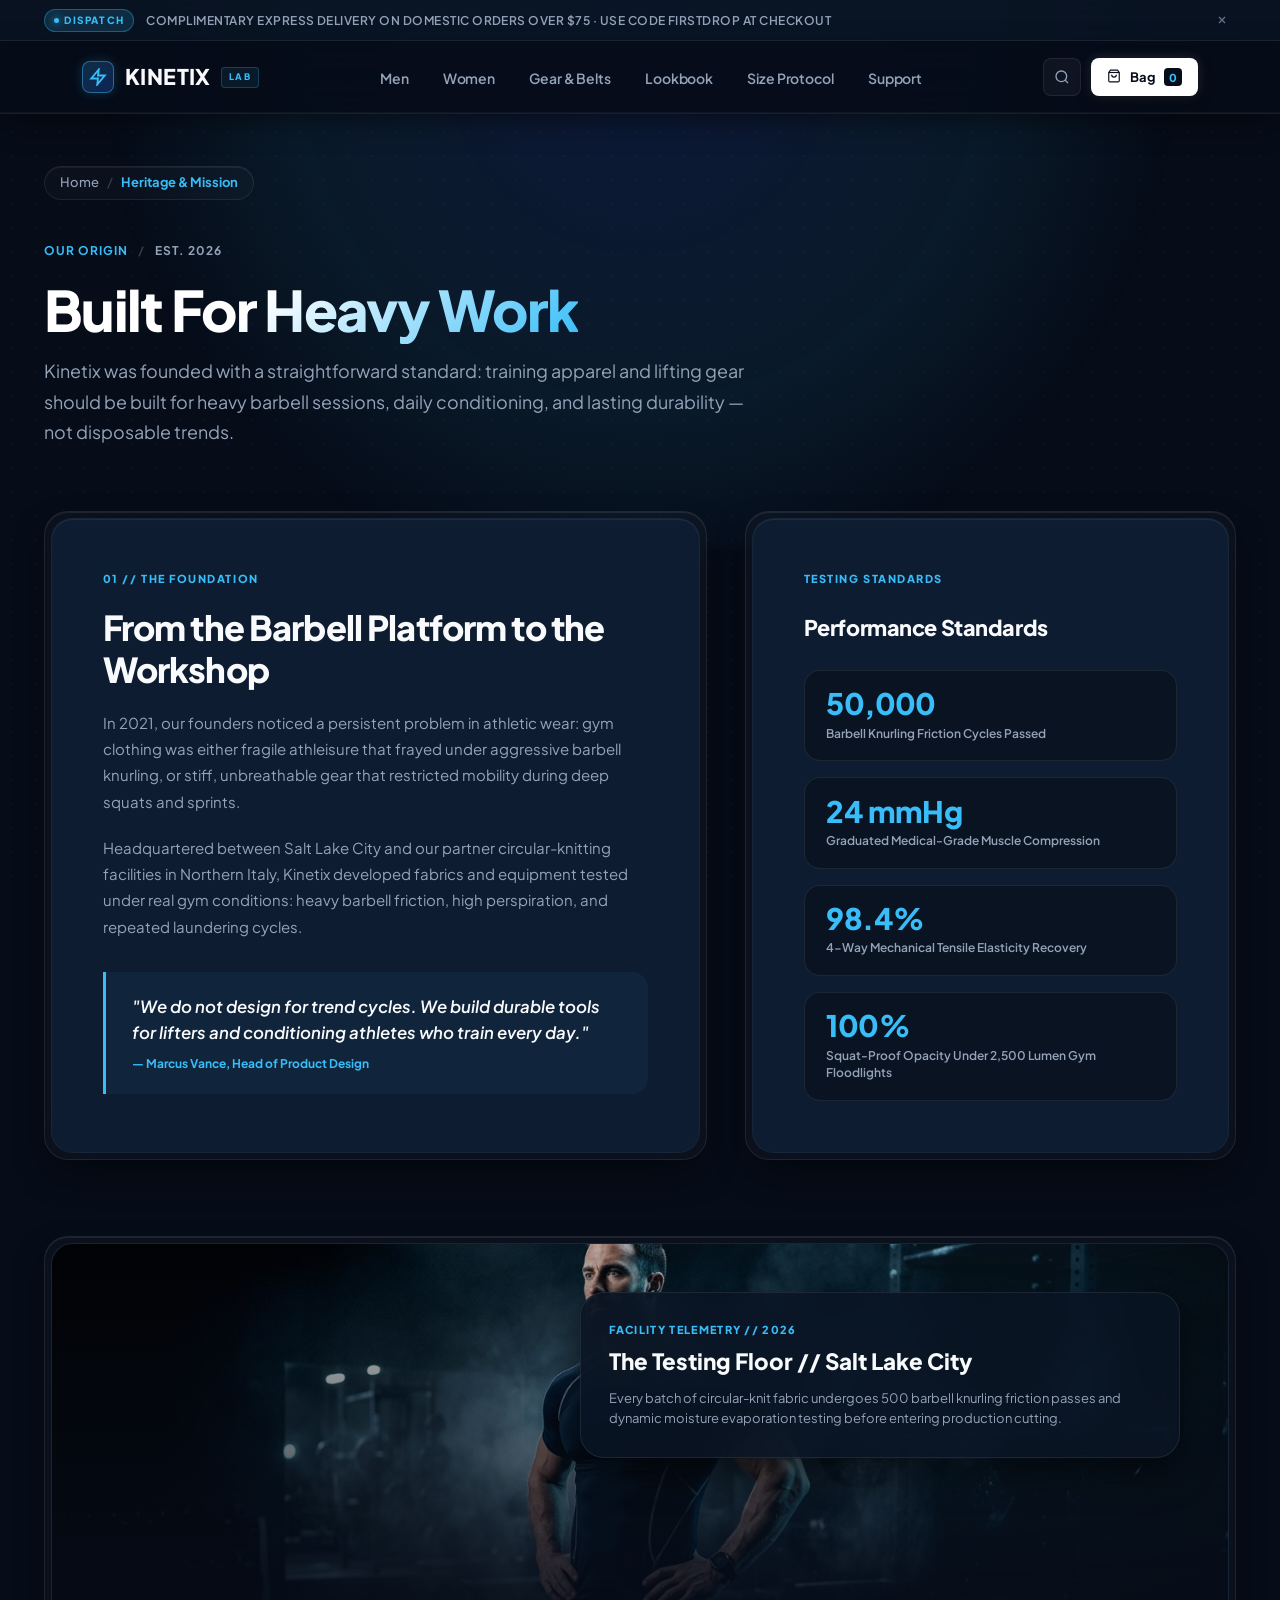
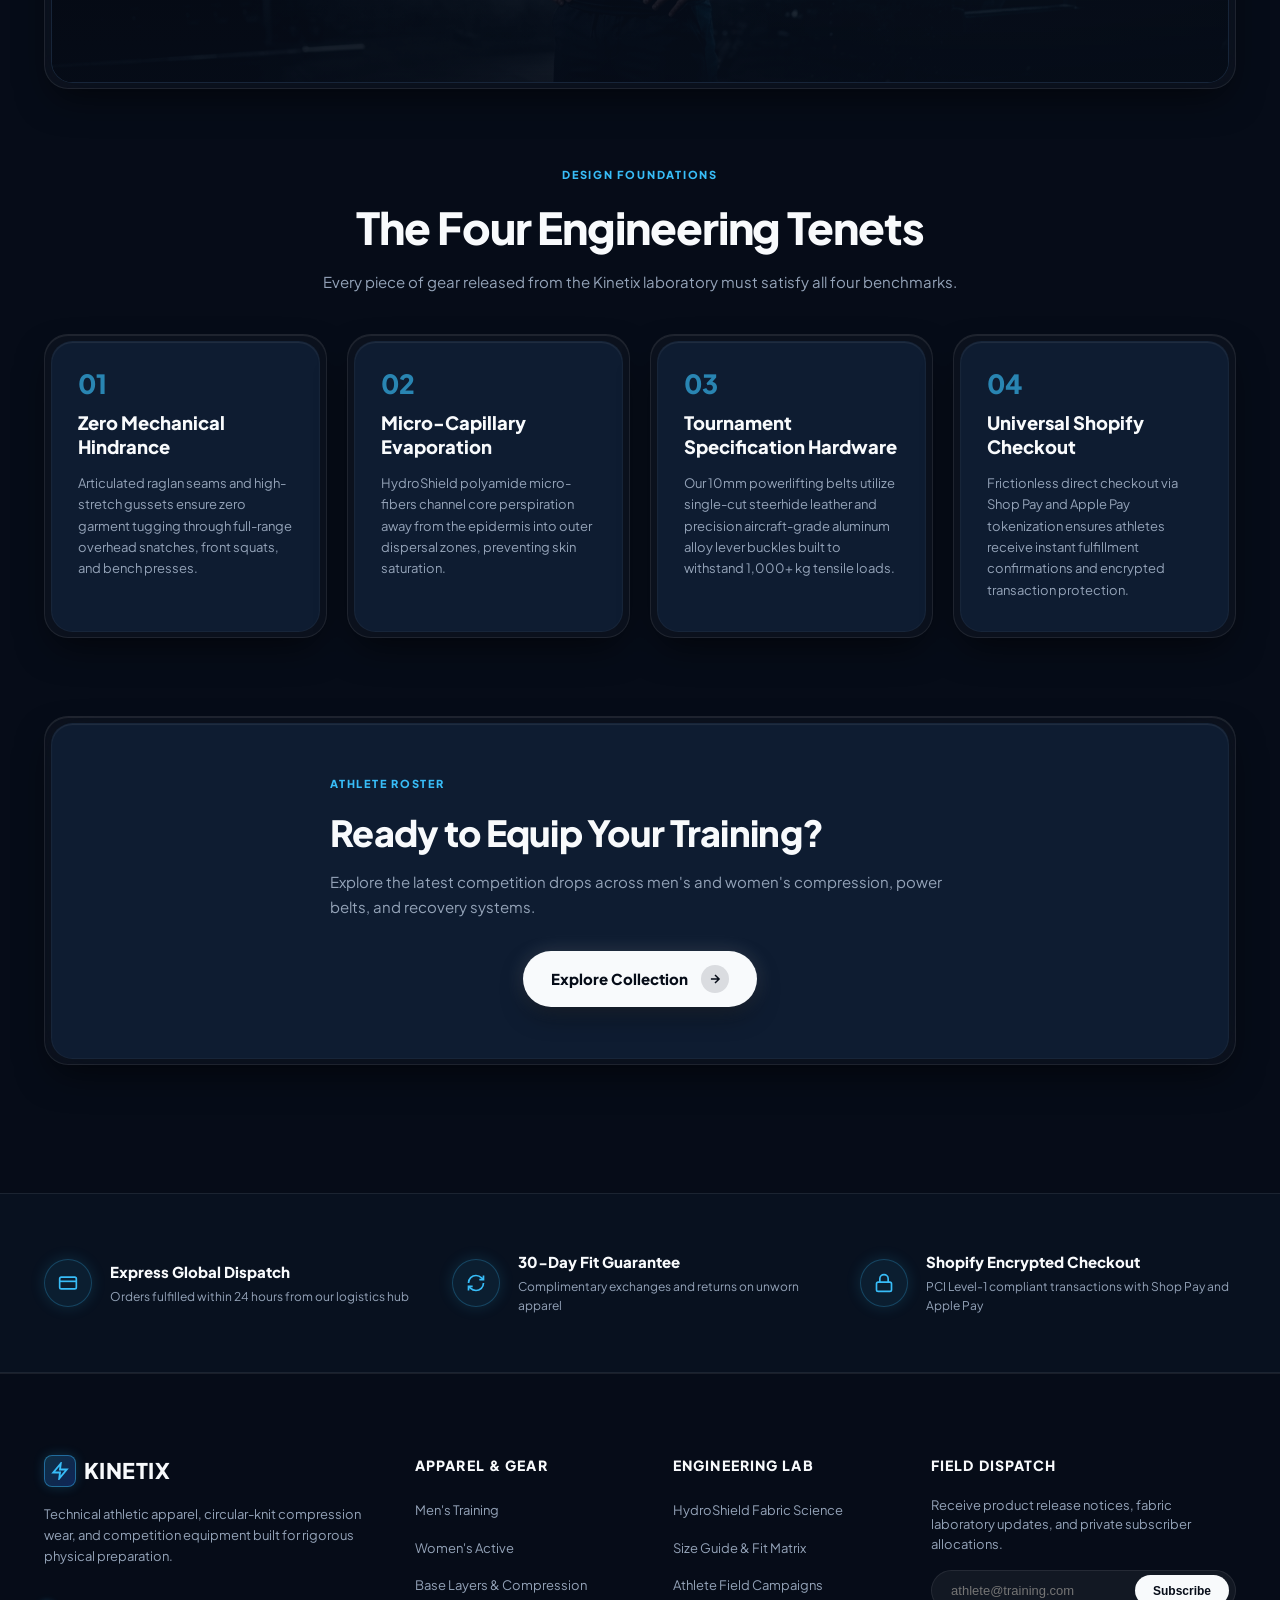
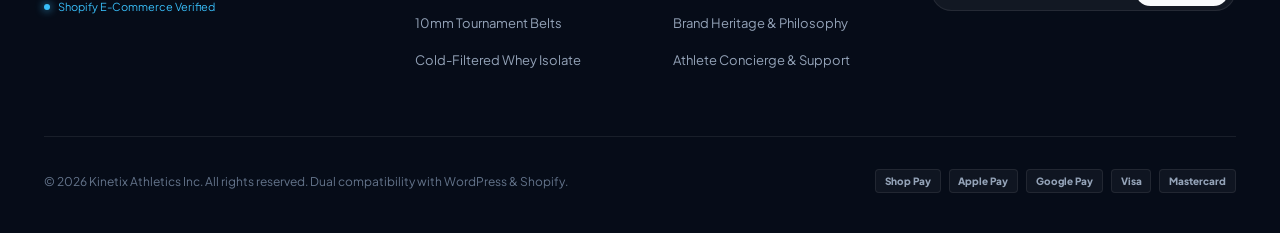
==== commit baf21ab4: "Refresh typography with geometric sans Use Plus Jakarta Sans across navigation, cart details, breadc" ====
--- a/docs/about.html
+++ b/docs/about.html
@@ -29,8 +29,8 @@
     <link href="https://fonts.googleapis.com/css2?family=Plus+Jakarta+Sans:wght@300;400;500;600;700;800;900&family=Inter:wght@400;500;600;700&family=JetBrains+Mono:wght@500;700;800&display=swap" rel="stylesheet">
     
     <!-- Stylesheets -->
-    <link rel="stylesheet" href="assets/css/theme.css?v=1.3.6">
-    <link rel="stylesheet" href="assets/css/cart-drawer.css?v=1.3.6">
+    <link rel="stylesheet" href="assets/css/theme.css?v=1.3.7">
+    <link rel="stylesheet" href="assets/css/cart-drawer.css?v=1.3.7">
 </head>
 <body class="kinetix-body">
 
@@ -424,8 +424,8 @@
 </div>
 
 <!-- JavaScript Engine -->
-<script src="assets/js/theme.js?v=1.3.6"></script>
-<script src="assets/js/cart-drawer.js?v=1.3.6"></script>
+<script src="assets/js/theme.js?v=1.3.7"></script>
+<script src="assets/js/cart-drawer.js?v=1.3.7"></script>
 </body>
 </html>
     
--- a/docs/assets/css/theme.css
+++ b/docs/assets/css/theme.css
@@ -33,10 +33,10 @@
     --accent-emerald: #10b981;
     --accent-crimson: #f43f5e;
 
-    /* 5. Typography System: Pure Geometric Sans & Monospace Metrics */
+    /* 5. Typography System: Pure Geometric Sans */
     --font-sans: 'Plus Jakarta Sans', -apple-system, BlinkMacSystemFont, 'Segoe UI', Roboto, sans-serif;
     --font-display: 'Plus Jakarta Sans', -apple-system, BlinkMacSystemFont, sans-serif;
-    --font-mono: 'JetBrains Mono', monospace;
+    --font-mono: 'Plus Jakarta Sans', -apple-system, BlinkMacSystemFont, sans-serif;
 
     /* 6. Fluid Spring Dynamics & Choreography Curves */
     --ease-spring: cubic-bezier(0.16, 1, 0.3, 1);
@@ -272,10 +272,10 @@
 }
 
 .logo-sub {
-    font-family: var(--font-mono);
+    font-family: var(--font-sans);
     font-size: 0.5625rem;
     font-weight: 800;
-    letter-spacing: 0.16em;
+    letter-spacing: 0.12em;
     background: rgba(56, 189, 248, 0.08);
     border: 1px solid rgba(56, 189, 248, 0.25);
     padding: 0.15rem 0.45rem;
@@ -303,13 +303,13 @@
 }
 
 .nav-link {
-    font-family: var(--font-mono);
-    font-size: 0.75rem;
-    font-weight: 700;
-    letter-spacing: 0.08em;
-    text-transform: uppercase;
-    color: var(--text-secondary);
-    padding: 0.55rem 0.9rem;
+    font-family: var(--font-sans);
+    font-size: 0.875rem;
+    font-weight: 600;
+    letter-spacing: -0.01em;
+    text-transform: none;
+    color: var(--text-secondary);
+    padding: 0.5rem 0.95rem;
     border-radius: 6px;
     text-decoration: none;
     transition: all 0.2s ease;
@@ -373,16 +373,16 @@
 .kinetix-bag-btn {
     display: flex;
     align-items: center;
-    gap: 0.5rem;
+    gap: 0.55rem;
     background: #ffffff;
     color: #060c18;
     border: none;
     border-radius: 8px;
-    padding: 0.45rem 0.95rem;
-    font-family: var(--font-mono);
-    font-size: 0.75rem;
-    font-weight: 800;
-    letter-spacing: 0.04em;
+    padding: 0.45rem 1rem;
+    font-family: var(--font-sans);
+    font-size: 0.8125rem;
+    font-weight: 700;
+    letter-spacing: -0.01em;
     min-height: 38px;
     cursor: pointer;
     touch-action: manipulation;
@@ -400,9 +400,9 @@
 .bag-count-badge {
     background: #060c18;
     color: var(--accent-primary);
-    font-family: var(--font-mono);
-    font-size: 0.625rem;
-    font-weight: 900;
+    font-family: var(--font-sans);
+    font-size: 0.6875rem;
+    font-weight: 800;
     min-width: 18px;
     height: 18px;
     border-radius: 4px;
@@ -879,10 +879,10 @@
 
 .cat-pill,
 .bento-badge {
-    font-family: var(--font-mono) !important;
+    font-family: var(--font-sans) !important;
     font-size: 0.6875rem !important;
     font-weight: 800 !important;
-    letter-spacing: 0.14em !important;
+    letter-spacing: 0.1em !important;
     color: var(--accent-primary) !important;
     margin-bottom: 0.75rem !important;
     display: inline-block !important;
@@ -916,14 +916,14 @@
 
 .cat-link,
 .bento-link {
-    font-family: var(--font-mono) !important;
-    font-size: 0.8125rem !important;
-    font-weight: 800 !important;
+    font-family: var(--font-sans) !important;
+    font-size: 0.875rem !important;
+    font-weight: 700 !important;
     color: var(--accent-primary) !important;
     display: inline-flex !important;
     align-items: center !important;
     gap: 0.45rem !important;
-    letter-spacing: 0.04em !important;
+    letter-spacing: -0.01em !important;
     transition: transform 0.2s ease, color 0.2s ease !important;
     text-decoration: none !important;
 }
@@ -3333,10 +3333,10 @@
     align-items: center;
     gap: 0.65rem;
     margin-bottom: 1.25rem;
-    font-family: var(--font-mono);
+    font-family: var(--font-sans);
     font-size: 0.75rem;
     font-weight: 700;
-    letter-spacing: 0.14em;
+    letter-spacing: 0.08em;
     text-transform: uppercase;
     user-select: none;
 }
@@ -3649,13 +3649,14 @@
     width: 100%;
 }
 
-/* Universal Monospace Breadcrumb Navigation */
+/* Universal Clean Breadcrumb Navigation */
 .kinetix-breadcrumb {
     display: inline-flex;
     align-items: center;
     gap: 0.5rem;
-    font-family: var(--font-mono);
-    font-size: 0.75rem;
+    font-family: var(--font-sans);
+    font-size: 0.8125rem;
+    font-weight: 500;
     color: var(--text-muted);
     background: rgba(255, 255, 255, 0.025);
     border: 1px solid var(--border-glass);
@@ -3696,10 +3697,10 @@
     align-items: center;
     gap: 0.65rem;
     margin-bottom: 1.15rem;
-    font-family: var(--font-mono);
+    font-family: var(--font-sans);
     font-size: 0.75rem;
     font-weight: 700;
-    letter-spacing: 0.14em;
+    letter-spacing: 0.08em;
     text-transform: uppercase;
     user-select: none;
 }
@@ -3760,11 +3761,11 @@
     padding-left: clamp(1.5rem, 3.5vw, 2.75rem);
 }
 .intent-tag {
-    font-family: var(--font-mono);
+    font-family: var(--font-sans);
     font-size: 0.6875rem;
     font-weight: 800;
     color: var(--accent-primary);
-    letter-spacing: 0.12em;
+    letter-spacing: 0.1em;
 }
 .intent-title {
     font-family: var(--font-display);
@@ -3804,7 +3805,7 @@
     letter-spacing: -0.015em;
 }
 .table-unit-badge {
-    font-family: var(--font-mono);
+    font-family: var(--font-sans);
     font-size: 0.6875rem;
     font-weight: 700;
     color: var(--accent-primary);
@@ -3836,7 +3837,7 @@
 .kinetix-size-table thead th {
     background: rgba(14, 28, 49, 0.95);
     color: var(--text-secondary);
-    font-family: var(--font-mono);
+    font-family: var(--font-sans);
     font-size: 0.75rem;
     font-weight: 700;
     text-transform: uppercase;
--- a/docs/assets/css/cart-drawer.css
+++ b/docs/assets/css/cart-drawer.css
@@ -82,7 +82,7 @@
 }
 .drawer-count-tag {
     color: var(--accent-primary);
-    font-family: var(--font-mono);
+    font-family: var(--font-sans);
     font-size: 0.875rem;
     font-weight: 800;
 }
@@ -120,7 +120,7 @@
 }
 .meter-msg { font-weight: 600; color: var(--text-secondary); }
 .meter-msg strong { color: var(--text-primary); }
-.meter-pct { font-family: var(--font-mono); font-weight: 800; color: var(--accent-primary); }
+.meter-pct { font-family: var(--font-sans); font-weight: 800; color: var(--accent-primary); }
 .meter-progress-track {
     width: 100%;
     height: 6px;
@@ -191,7 +191,7 @@
     color: var(--text-primary);
 }
 .cart-item-variants {
-    font-family: var(--font-mono);
+    font-family: var(--font-sans);
     font-size: 0.6875rem;
     color: var(--text-muted);
 }
@@ -229,7 +229,7 @@
     border-color: var(--accent-primary);
 }
 .stepper-val {
-    font-family: var(--font-mono);
+    font-family: var(--font-sans);
     font-size: 0.75rem;
     font-weight: 700;
     min-width: 16px;
